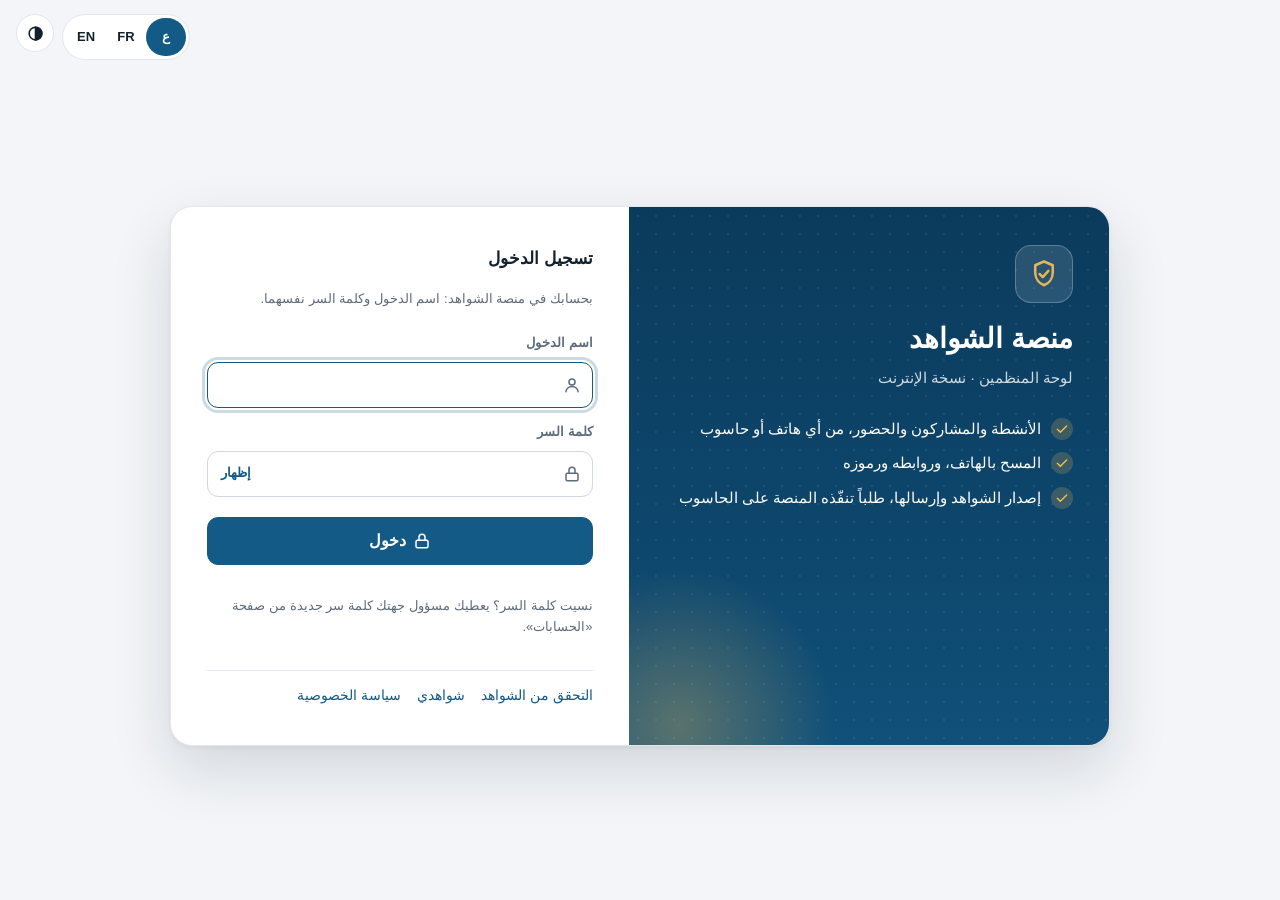
==== dashboard.html @ 7b9aac77 "Sessions: a clear bar with a button to the next session; scanning phones follow a new session at onc" ====
<!doctype html>
<html lang="ar" dir="rtl">
<head>
<meta charset="utf-8">
<meta name="viewport" content="width=device-width, initial-scale=1, viewport-fit=cover">
<meta name="robots" content="noindex">
<meta name="referrer" content="no-referrer">
<meta name="color-scheme" content="light dark">
<meta name="theme-color" content="#0b3b5c">
<meta http-equiv="Content-Security-Policy" content="default-src 'none'; script-src 'self' 'unsafe-inline' https://cdnjs.cloudflare.com; worker-src 'self' blob: https://cdnjs.cloudflare.com; style-src 'self' 'unsafe-inline' https://fonts.googleapis.com;
  font-src 'self' https://fonts.gstatic.com; connect-src https://script.google.com https://script.googleusercontent.com; img-src 'self' data: blob:; manifest-src 'self'; base-uri 'none'; form-action 'none'">
<title>لوحة المنظمين · منصة الشواهد</title>
<link rel="icon" href="data:image/svg+xml,%3Csvg xmlns='http://www.w3.org/2000/svg' viewBox='0 0 32 32'%3E%3Crect width='32' height='32' rx='8' fill='%230b3b5c'/%3E%3Cpath d='M9 16.5l4.5 4.5L23 11.5' fill='none' stroke='%23d9a441' stroke-width='3.2' stroke-linecap='round' stroke-linejoin='round'/%3E%3C/svg%3E">
<link rel="apple-touch-icon" href="apple-touch-icon.png">
<meta name="mobile-web-app-capable" content="yes">
<meta name="apple-mobile-web-app-status-bar-style" content="black-translucent">
<link rel="manifest" href="dashboard.webmanifest">
<meta name="apple-mobile-web-app-title" content="المنظمين">
<link rel="preconnect" href="https://fonts.googleapis.com">
<link rel="preconnect" href="https://fonts.gstatic.com" crossorigin>
<link href="https://fonts.googleapis.com/css2?family=IBM+Plex+Sans+Arabic:wght@400;500;600;700&display=swap" rel="stylesheet">
<link rel="stylesheet" href="app.css?v=3">
<script src="ui.js?v=7"></script>
<style>
  /* the platform's look (app.css, the same file as on the computer), plus what the public pages' ui.css gave this page */
  :root { --surface: var(--card); --surface-2: var(--soft); --brand: var(--pri); --brand-2: var(--pri); --on-brand: var(--on-pri);
          --hero: var(--side); --radius: var(--r); }
  .ltr { direction: ltr; unicode-bidi: isolate; }
  .hint { font-size: 13px; color: var(--muted); margin: 0; background: none; border: 0; padding: 0; border-radius: 0; }  /* a quiet line, not the app's banner */
  .say { font-size: 14px; margin: 0; min-height: 1.4em; color: var(--err); }
  .linkbtn { background: none; border: 0; padding: 0; font: inherit; color: var(--pri); text-decoration: underline; cursor: pointer; }
  .serial { font-family: ui-monospace, "Cascadia Mono", Consolas, monospace; background: var(--gold-soft); border-radius: 8px; padding: 2px 8px; }
  .btn.block { width: 100%; }
  .skeleton { padding: 22px; display: grid; gap: 12px; }
  .skeleton i { display: block; height: 14px; border-radius: 7px; background: linear-gradient(90deg, var(--line), var(--soft), var(--line));
                background-size: 200% 100%; animation: shimmer 1.2s infinite linear; }
  @keyframes shimmer { to { background-position: -200% 0; } }
  .toast { position: fixed; z-index: 60; bottom: calc(20px + env(safe-area-inset-bottom)); inset-inline: 0; margin: auto; width: max-content; max-width: 90vw;
           background: var(--ink); color: var(--bg); padding: 10px 18px; border-radius: 999px; font-size: 14px; box-shadow: var(--shadow); animation: rise .2s ease-out; }
  .rise { animation: rise .25s ease-out; }
  @keyframes rise { from { opacity: 0; transform: translateY(8px); } }
  .langs { display: inline-flex; background: var(--card); border: 1px solid var(--line); border-radius: 999px; padding: 3px; }
  .langs button { background: none; border: 0; color: var(--ink); min-width: 40px; min-height: 38px; padding: 0 10px; border-radius: 999px; font-size: 13px; }  /* a finger, not a cursor */
  .langs button[aria-pressed="true"] { background: var(--pri); color: var(--on-pri); }
  .iconbtn svg { width: 19px; height: 19px; }
  .appbar h1 { font-size: 18px; flex: 1; min-width: 0; overflow: hidden; text-overflow: ellipsis; white-space: nowrap; }
  .appbar .back svg { transform: scaleX(-1); } [dir="ltr"] .appbar .back svg { transform: none; }
  .side nav a { cursor: pointer; }
  .side nav a.locked { opacity: .5; cursor: not-allowed; }
  .side nav a.locked:hover { background: none; }
  .side nav a .lockb { margin-inline-start: auto; font-size: 10.5px; font-weight: 600; border: 1px solid rgba(255, 255, 255, .3); border-radius: 20px; padding: 0 7px; }
  .side .who { display: flex; align-items: center; gap: 8px; margin-bottom: 10px; color: #fff; }
  .side .who span { flex: 1; min-width: 0; overflow: hidden; text-overflow: ellipsis; white-space: nowrap; }
  .side .who button { background: rgba(255, 255, 255, .12); border-color: rgba(255, 255, 255, .25); color: #fff; }
  .pclock { display: inline-flex; align-items: center; gap: 4px; font-size: 11.5px; font-weight: 600; color: var(--muted); border: 1px dashed var(--field);
            border-radius: 20px; padding: 1px 8px; white-space: nowrap; }
  .pcbtn { display: inline-flex; flex-wrap: wrap; align-items: center; gap: 7px; padding: 8px 14px; border: 1px dashed var(--field); border-radius: 9px;
           color: var(--muted); font-weight: 600; font-size: 14px; cursor: not-allowed; background: var(--soft); }
  .pclink { display: inline-flex; flex-wrap: wrap; align-items: center; gap: 6px; color: var(--muted); cursor: not-allowed; }
  .links { display: flex; flex-wrap: wrap; gap: 8px 16px; }  /* on a phone the links go under each other */
  .method.locked { opacity: .62; cursor: not-allowed; }
  .method.locked:hover { background: var(--soft); border-color: var(--line); }
  .doclink.locked { cursor: not-allowed; opacity: .7; }
  .doclink.locked:hover { background: var(--soft); border-color: var(--line); }
  .doclink.locked b { display: flex; align-items: center; gap: 6px; justify-content: space-between; }
  .menu .items .lockrow { display: flex; align-items: center; gap: 8px; padding: 8px 10px; color: var(--muted); font-size: 14px; cursor: not-allowed; flex-wrap: wrap; }  /* long French labels wrap on a phone */
  @media (max-width: 560px) { .kpis { grid-template-columns: 1fr 1fr; } .kpi { padding: 10px 12px; gap: 10px; } .kpi .ico { width: 36px; height: 36px; } }
  .pclist { display: grid; gap: 6px; margin: 4px 0 0; padding: 0; list-style: none; }
  .pclist li { display: flex; align-items: center; gap: 8px; font-size: 13.5px; color: var(--muted); }
  .pclist .ic { color: var(--muted); width: 15px; height: 15px; }

  /* sign-in: the platform's colours on one side, the form on the other (stacked on phones) */
  .signin { min-height: 100vh; display: grid; grid-template-rows: auto 1fr; justify-items: center; align-items: center; padding: 14px 16px 20px; }
  .signin .tools { justify-self: end; display: flex; gap: 8px; margin-bottom: 12px; }  /* in the flow: a short window never puts the card over it */
  .si-card { width: min(940px, 100%); display: grid; grid-template-columns: 1.05fr 1fr; background: var(--card); border: 1px solid var(--line);
             border-radius: 22px; overflow: hidden; box-shadow: 0 2px 4px rgba(16, 32, 48, .05), 0 24px 60px rgba(16, 32, 48, .14); }
  .si-brand { position: relative; padding: 38px 36px; color: #fff; background: var(--side); overflow: hidden; display: flex; flex-direction: column; gap: 18px; }
  .si-brand::before { content: ""; position: absolute; width: 340px; height: 340px; border-radius: 50%; inset-inline-end: -120px; bottom: -150px;
                      background: radial-gradient(circle, rgba(226, 182, 90, .35), transparent 65%); }
  .si-brand::after { content: ""; position: absolute; inset: 0; opacity: .07;
                     background-image: radial-gradient(#fff 1px, transparent 1px); background-size: 18px 18px; }
  .si-brand > * { position: relative; z-index: 1; }
  .si-brand .seal { width: 58px; height: 58px; border-radius: 16px; }
  .si-brand .seal .ic { width: 30px; height: 30px; }
  .si-brand h1 { font-size: 28px; margin: 0; }
  .si-brand .sub { margin: -10px 0 0; opacity: .8; font-size: 15px; }
  .si-brand ul { list-style: none; margin: 10px 0 0; padding: 0; display: grid; gap: 12px; }
  .si-brand li { display: flex; gap: 10px; align-items: flex-start; font-size: 14.5px; line-height: 1.55; }
  .si-brand li .ic { flex: none; width: 22px; height: 22px; padding: 3px; border-radius: 50%; background: rgba(226, 182, 90, .22); color: #f2c14e; }
  .si-form { padding: 38px 36px; display: flex; flex-direction: column; gap: 4px; justify-content: center; }
  .si-form h2 { font-size: 22px; margin: 0; }
  .si-form .hint { margin: 4px 0 10px; }
  .si-form .field { position: relative; }
  .si-form .field > .ic { position: absolute; inset-inline-start: 12px; top: 50%; translate: 0 -50%; color: var(--muted); pointer-events: none; }
  .si-form .field input { height: 46px; padding-inline-start: 40px; border-radius: 11px; font-size: 15.5px; }
  .si-form .eye { min-height: 36px; position: absolute; inset-inline-end: 6px; top: 50%; translate: 0 -50%; background: none; border: 0; color: var(--pri); font-size: 13px; padding: 6px 8px; }
  .si-form button.go { height: 48px; margin-top: 16px; font-size: 16px; border-radius: 11px; }
  .si-form .links { display: flex; flex-wrap: wrap; gap: 6px 16px; margin-top: 18px; padding-top: 14px; border-top: 1px solid var(--line); font-size: 13.5px; }
  @media (max-width: 760px) {
    .si-card { grid-template-columns: 1fr; }
    .si-brand { padding: 26px 22px; gap: 12px; }
    .si-brand ul { display: none; }
    .si-form { padding: 26px 22px; }
  }

  .app button, .app .btn { max-width: 100%; white-space: normal; text-align: center; }  /* a long label wraps, never past the screen */
  /* building blocks */
  .app .card { padding: 16px 18px; }
  .app h2 { font-size: 17px; margin: 0 0 8px; }
  .grid { display: grid; gap: 14px; grid-template-columns: repeat(auto-fill, minmax(min(100%, 330px), 1fr)); align-items: start; }
  .section { margin-top: 22px; }
  .section > h2 { display: flex; align-items: center; gap: 8px; margin-bottom: 12px; }
  .row { display: flex; gap: 8px; align-items: center; flex-wrap: wrap; }
  .row.end { justify-content: flex-end; }
  .grow { flex: 1; min-width: 0; }
  .stats { display: grid; gap: 6px; grid-template-columns: repeat(auto-fit, minmax(58px, 1fr)); }
  .stat { background: var(--surface-2); border: 1px solid var(--line); border-radius: 12px; padding: 9px 4px; text-align: center; font-size: 12px; color: var(--muted); }
  .stat b { display: block; font-size: 22px; line-height: 1.2; color: var(--ink); }
  .badge.warn { background: var(--warn-soft); color: var(--warn); border-color: transparent; }
  .app main select, .app main input:not([type="checkbox"]):not([type="radio"]) { height: 42px; font-size: 15px; font-weight: 400; letter-spacing: 0; }
  select { width: 100%; border: 1.5px solid var(--line); border-radius: 12px; background: var(--surface-2); color: var(--ink); font: inherit; padding: 0 12px; }
  select:focus { outline: none; border-color: var(--brand-2); box-shadow: 0 0 0 4px color-mix(in srgb, var(--brand-2) 18%, transparent); }
  .fld { display: grid; gap: 4px; font-size: 13px; font-weight: 600; color: var(--muted); margin: 0; }
  .fld .star { color: var(--err); }
  .grid2 { display: grid; gap: 12px; grid-template-columns: minmax(0, 1fr) minmax(0, 1fr); }
  @media (max-width: 560px) { .grid2 { grid-template-columns: minmax(0, 1fr); } }
  .form { display: grid; gap: 14px; }
  .form .hint { font-weight: 400; }
  .err { color: var(--err); font-size: 14px; margin: 0; min-height: 1.2em; }
  .linkbox { display: flex; gap: 6px; align-items: center; background: var(--surface-2); border: 1px solid var(--line); border-radius: 12px; padding: 6px 6px 6px 12px; }
  [dir="rtl"] .linkbox { padding: 6px 12px 6px 6px; }
  .linkbox span { flex: 1; min-width: 0; overflow: hidden; text-overflow: ellipsis; white-space: nowrap; font-size: 13px; }
  .pc { margin: 0 0 12px; }
  .pc .badge { white-space: normal; line-height: 1.5; padding-block: 4px; }
  .job { display: grid; gap: 4px; border-top: 1px solid var(--line); padding: 10px 0 2px; font-size: 14px; }
  .job:first-child { border-top: 0; }
  .note { background: var(--warn-soft); color: var(--warn); border-radius: 12px; padding: 10px 14px; font-size: 13.5px; margin: 0 0 14px; }
  ul.plain { margin: 4px 0 0; padding-inline-start: 18px; color: var(--muted); font-size: 14px; }
  .seg { display: flex; gap: 4px; background: var(--surface); border: 1px solid var(--line); border-radius: 14px; padding: 4px; overflow-x: auto; scrollbar-width: none; }
  .seg button { flex: 1; border: 0; background: none; color: var(--muted); font: inherit; font-weight: 600; font-size: 14px; padding: 9px 12px; border-radius: 10px;
                cursor: pointer; white-space: nowrap; }
  .seg button[aria-pressed="true"] { background: var(--brand); color: var(--on-brand); }
  .person { display: grid; gap: 8px; }
  .person .name { font-weight: 700; font-size: 15.5px; }
  .person .actions { display: flex; flex-wrap: wrap; gap: 6px; }
  .person .actions:empty { display: none; }
  .contact { color: var(--muted); font-size: 13.5px; overflow-wrap: anywhere; }
  .codev { font-family: ui-monospace, "Cascadia Mono", Consolas, monospace; letter-spacing: 2px; font-weight: 700; }
  .btn.danger { color: var(--err); }
  .pick { display: flex; gap: 10px; align-items: flex-start; color: var(--ink); font-size: 14px; font-weight: 400; border-top: 1px solid var(--line); padding: 9px 0; margin: 0; }
  .pick input { width: 18px; height: 18px; margin-top: 3px; flex: none; }
  .tools-bar { display: flex; gap: 8px; flex-wrap: wrap; margin-bottom: 12px; }
  .tools-bar .q { flex: 2 1 220px; } .tools-bar .f { flex: 1 1 150px; }
  .count { color: var(--muted); font-size: 13px; margin: 0 0 10px; }
  .empty { text-align: center; color: var(--muted); padding: 28px 16px; }
  dialog.sheet { border: 0; padding: 0; background: var(--surface); color: var(--ink); border-radius: 18px; width: min(680px, calc(100vw - 20px));
                 max-height: calc(100vh - 40px); box-shadow: 0 20px 60px rgba(0, 0, 0, .35); animation: rise .2s ease-out; }
  dialog.sheet::backdrop { background: rgba(8, 18, 28, .55); }
  dialog.sheet > * { padding: 20px; }
  @media (max-width: 600px) {
    dialog.sheet { width: 100vw; max-width: 100vw; max-height: 92vh; margin: auto 0 0; border-radius: 18px 18px 0 0; }
    dialog.sheet > * { padding-bottom: calc(20px + env(safe-area-inset-bottom)); }
  }
  .scancode { display: flex; flex-wrap: wrap; align-items: center; gap: 8px 12px; margin-top: 12px; padding: 12px 14px; border-radius: 12px;
              background: var(--gold-soft); border: 1px solid color-mix(in srgb, var(--gold) 30%, transparent); }
  .scancode > div { flex: 1 1 220px; }
  .scancode .code { font: 700 22px/1 ui-monospace, "Cascadia Mono", Consolas, monospace; letter-spacing: 3px; color: var(--ink); }
</style>
</head>
<body class="app">
<svg width="0" height="0" style="position:absolute" aria-hidden="true">
  <symbol id="i-seal" viewBox="0 0 24 24"><path d="M12 2l7 3v6c0 5-3.4 8.6-7 10-3.6-1.4-7-5-7-10V5l7-3z"/><path d="M8.5 12l2.5 2.5 4.5-5"/></symbol>
  <symbol id="i-home" viewBox="0 0 24 24"><path d="M3 10.5L12 3l9 7.5"/><path d="M5 9.5V21h14V9.5"/><path d="M10 21v-6h4v6"/></symbol>
  <symbol id="i-plus" viewBox="0 0 24 24"><path d="M12 5v14M5 12h14"/></symbol>
  <symbol id="i-person" viewBox="0 0 24 24"><circle cx="12" cy="8" r="4"/><path d="M4 21c0-4 3.6-7 8-7s8 3 8 7"/></symbol>
  <symbol id="i-people" viewBox="0 0 24 24"><circle cx="9" cy="8" r="3.5"/><path d="M2.5 20c0-3.6 2.9-6 6.5-6s6.5 2.4 6.5 6"/><path d="M16 4.5a3.5 3.5 0 010 7M18 14.3c2 .8 3.5 2.8 3.5 5.7"/></symbol>
  <symbol id="i-chart" viewBox="0 0 24 24"><path d="M4 20V10M10 20V4M16 20v-7M22 20H2"/></symbol>
  <symbol id="i-gear" viewBox="0 0 24 24"><circle cx="12" cy="12" r="3"/><path d="M19.4 15a1.7 1.7 0 00.3 1.8l.1.1a2 2 0 11-2.8 2.8l-.1-.1a1.7 1.7 0 00-1.8-.3 1.7 1.7 0 00-1 1.5V21a2 2 0 01-4 0v-.1a1.7 1.7 0 00-1.1-1.6 1.7 1.7 0 00-1.8.3l-.1.1a2 2 0 11-2.8-2.8l.1-.1a1.7 1.7 0 00.3-1.8 1.7 1.7 0 00-1.5-1H3a2 2 0 010-4h.1a1.7 1.7 0 001.6-1.1 1.7 1.7 0 00-.3-1.8l-.1-.1a2 2 0 112.8-2.8l.1.1a1.7 1.7 0 001.8.3H9a1.7 1.7 0 001-1.5V3a2 2 0 014 0v.1a1.7 1.7 0 001 1.5 1.7 1.7 0 001.8-.3l.1-.1a2 2 0 112.8 2.8l-.1.1a1.7 1.7 0 00-.3 1.8V9a1.7 1.7 0 001.5 1H21a2 2 0 010 4h-.1a1.7 1.7 0 00-1.5 1z"/></symbol>
  <symbol id="i-verify" viewBox="0 0 24 24"><circle cx="11" cy="11" r="7"/><path d="M21 21l-4.3-4.3"/><path d="M8 11l2 2 4-4"/></symbol>
  <symbol id="i-award" viewBox="0 0 24 24"><circle cx="12" cy="9" r="6"/><path d="M8.5 14L7 22l5-3 5 3-1.5-8"/></symbol>
  <symbol id="i-board" viewBox="0 0 24 24"><rect x="3" y="3" width="7" height="9" rx="1.5"/><rect x="14" y="3" width="7" height="5" rx="1.5"/><rect x="14" y="12" width="7" height="9" rx="1.5"/><rect x="3" y="16" width="7" height="5" rx="1.5"/></symbol>
  <symbol id="i-lock" viewBox="0 0 24 24"><rect x="4" y="11" width="16" height="10" rx="2"/><path d="M8 11V7a4 4 0 018 0v4"/></symbol>
  <symbol id="i-folder" viewBox="0 0 24 24"><path d="M3 7a2 2 0 012-2h4l2 2h8a2 2 0 012 2v8a2 2 0 01-2 2H5a2 2 0 01-2-2z"/></symbol>
  <symbol id="i-sheet" viewBox="0 0 24 24"><rect x="4" y="3" width="16" height="18" rx="2"/><path d="M4 9h16M4 15h16M10 3v18"/></symbol>
  <symbol id="i-ext" viewBox="0 0 24 24"><path d="M14 4h6v6M20 4l-9 9"/><path d="M18 14v5a1 1 0 01-1 1H5a1 1 0 01-1-1V7a1 1 0 011-1h5"/></symbol>
  <symbol id="i-copy" viewBox="0 0 24 24"><rect x="9" y="9" width="11" height="11" rx="2"/><path d="M5 15V5a1 1 0 011-1h10"/></symbol>
  <symbol id="i-search" viewBox="0 0 24 24"><circle cx="11" cy="11" r="7"/><path d="M21 21l-4.3-4.3"/></symbol>
  <symbol id="i-menu" viewBox="0 0 24 24"><path d="M4 6h16M4 12h16M4 18h16"/></symbol>
  <symbol id="i-auto" viewBox="0 0 24 24"><circle cx="12" cy="12" r="8"/><path d="M12 4a8 8 0 010 16z" fill="currentColor"/></symbol>
  <symbol id="i-light" viewBox="0 0 24 24"><circle cx="12" cy="12" r="4"/><path d="M12 2v2M12 20v2M4.9 4.9l1.4 1.4M17.7 17.7l1.4 1.4M2 12h2M20 12h2M4.9 19.1l1.4-1.4M17.7 6.3l1.4-1.4"/></symbol>
  <symbol id="i-dark" viewBox="0 0 24 24"><path d="M20 14.5A8 8 0 019.5 4a8 8 0 1010.5 10.5z"/></symbol>
  <symbol id="i-trash" viewBox="0 0 24 24"><path d="M4 7h16M10 11v6M14 11v6M6 7l1 13h10l1-13M9 7V4h6v3"/></symbol>
  <symbol id="i-spark" viewBox="0 0 24 24"><path d="M12 3l1.8 5.2L19 10l-5.2 1.8L12 17l-1.8-5.2L5 10l5.2-1.8z"/><path d="M19 17l.8 2.2L22 20l-2.2.8L19 23l-.8-2.2L16 20l2.2-.8z"/></symbol>
  <symbol id="i-archive" viewBox="0 0 24 24"><rect x="3" y="4" width="18" height="5" rx="1"/><path d="M5 9v10a1 1 0 001 1h12a1 1 0 001-1V9M10 13h4"/></symbol>
  <symbol id="i-calendar" viewBox="0 0 24 24"><rect x="3" y="5" width="18" height="16" rx="2"/><path d="M3 10h18M8 3v4M16 3v4"/></symbol>
  <symbol id="i-pin" viewBox="0 0 24 24"><path d="M12 21s-7-6.2-7-11.5A7 7 0 0119 9.5C19 14.8 12 21 12 21z"/><circle cx="12" cy="9.5" r="2.5"/></symbol>
  <symbol id="i-check" viewBox="0 0 24 24"><path d="M5 12.5l4.5 4.5L19 7.5"/></symbol>
  <symbol id="i-mail" viewBox="0 0 24 24"><rect x="3" y="5" width="18" height="14" rx="2"/><path d="M3 7l9 6 9-6"/></symbol>
  <symbol id="i-alert" viewBox="0 0 24 24"><path d="M12 3l10 18H2z"/><path d="M12 10v4M12 17.5v.5"/></symbol>
  <symbol id="i-cert" viewBox="0 0 24 24"><rect x="3" y="4" width="18" height="13" rx="2"/><path d="M7 9h10M7 12.5h6"/><path d="M15 17v4l2-1.2 2 1.2v-4"/></symbol>
  <symbol id="i-globe" viewBox="0 0 24 24"><circle cx="12" cy="12" r="9"/><path d="M3 12h18M12 3c2.5 2.6 3.8 5.6 3.8 9s-1.3 6.4-3.8 9c-2.5-2.6-3.8-5.6-3.8-9S9.5 5.6 12 3z"/></symbol>
  <symbol id="i-clock" viewBox="0 0 24 24"><circle cx="12" cy="12" r="9"/><path d="M12 7v5l3 2"/></symbol>
  <symbol id="i-form" viewBox="0 0 24 24"><rect x="4" y="3" width="16" height="18" rx="2"/><path d="M8 8h8M8 12h8M8 16h5"/></symbol>
  <symbol id="i-chat" viewBox="0 0 24 24"><path d="M4 5h16v11H9l-5 4z"/></symbol>
  <symbol id="i-text" viewBox="0 0 24 24"><path d="M5 6h14M12 6v13M9 19h6"/></symbol>
  <symbol id="i-sync" viewBox="0 0 24 24"><path d="M20 11a8 8 0 00-14.3-4.9L4 8"/><path d="M4 3v5h5"/><path d="M4 13a8 8 0 0014.3 4.9L20 16"/><path d="M20 21v-5h-5"/></symbol>
  <symbol id="i-edit" viewBox="0 0 24 24"><path d="M4 20h4L19 9l-4-4L4 16z"/><path d="M13.5 6.5l4 4"/></symbol>
  <symbol id="i-download" viewBox="0 0 24 24"><path d="M12 4v11M7 10l5 5 5-5"/><path d="M4 19h16"/></symbol>
  <symbol id="i-print" viewBox="0 0 24 24"><path d="M7 9V3h10v6"/><rect x="3" y="9" width="18" height="8" rx="2"/><path d="M7 14h10v7H7z"/></symbol>
  <symbol id="i-arrow" viewBox="0 0 24 24"><path d="M19 12H5M11 6l-6 6 6 6"/></symbol>
</svg>
<div class="signin" id="signin" hidden></div>
<aside class="side" id="side" aria-label="Menu" hidden></aside>
<div class="scrim" onclick="nav(false)"></div>
<div class="page" id="page" hidden>
  <header class="appbar" id="appbar"></header>
  <main id="app" tabindex="-1" aria-live="polite"></main>
</div>

<script>
const EXEC = 'https://script.google.com/macros/s/AKfycbyhQdedASgHUcB7vIZ6mAtgzy1fo6TFTa0bGybYmjnnU5JV79VRCzwudv8wMSJnL71i/exec', KEY = 'shawahid-dashboard';
const T = {
  ar: {
    dash: 'لوحة المنظمين', loading: 'جارٍ التحميل...', noRole: 'ليس لحسابك هذا الإذن', cancel: 'إلغاء', back: 'رجوع', copy: 'نسخ', open: 'فتح', share: 'مشاركة',
    linkCopied: 'نُسخ الرابط', sent: 'أُرسل الطلب، ويُنفَّذ على الحاسوب', reqFail: 'تعذر إرسال الطلب', exists: 'طلب من النوع نفسه ما زال ينتظر الحاسوب',
    saveFail: 'تعذر الحفظ', rScanner: 'مسؤول الدرجة الرابعة', rOrganizer: 'مسؤول الدرجة الثالثة', rAdmin: 'مسؤول الدرجة الثانية', nParts: '«شواهدي» والمشاركون', nUsers: 'الحسابات', nMe: 'حسابي',
    login: 'اسم الدخول', password: 'كلمة السر', enter: 'دخول', wrongLogin: 'اسم الدخول أو كلمة السر غير صحيح',
    locked: 'محاولات خاطئة كثيرة: أعد المحاولة بعد 15 دقيقة', loginFail: 'تعذر الدخول',
    pcNever: 'لم تتصل المنصة على الحاسوب بهذه اللوحة بعد: الطلبات تنتظر فتحها.', pcOn: 'الحاسوب متصل: الطلبات تُنفَّذ خلال دقيقة',
    pcOff: d => 'الحاسوب غير متصل منذ ' + d + ': الطلبات تُنفَّذ عند فتح المنصة عليه', jSync: 'مزامنة', jIssue: 'إصدار الشواهد',
    jEmail: 'إرسال الشواهد بالبريد', jActivity: 'نشاط جديد', jUpdate: 'تعديل النشاط', jBundle: 'شواهد لشخص في عدة أنشطة', jsWait: 'ينتظر الحاسوب',
    jsRun: 'قيد التنفيذ', jsDone: 'تم', jsErr: 'تعذّر', copyText: 'نسخ النص والروابط', copiedText: 'نُسخ: الصقه في واتساب أو غيره',
    onePdf: 'ملف واحد بكل الشواهد', newAct: 'نشاط جديد', bundle: 'شواهد لشخص', reqT: 'طلبات للحاسوب',
    reqHint: 'لا طلبات تنتظر الحاسوب.', hereNow: 'حاضر الآن',
    noActs: 'لا أنشطة بعد: أنشئ أول نشاط من زر «نشاط جديد».', activity: 'نشاط',
    sessionsLine: (n, s) => `${n} حصص، المسح الآن للحصة ${s}`, pcOnlyT: 'على الحاسوب',
    pcOnlyItems: ['قراءة صور البطاقات المسلَّمة ولوائح التوقيع الموقّعة', 'استيراد الشواهد القديمة (السابقة للمنصة)', 'شعار الجهة على الوثائق المطبوعة'],
    pcOnlyNote: 'كل ما عدا هذا يتم من هذه اللوحة، والحاسوب غير ضروري.',
    noChoices: 'لم تنشر المنصة على الحاسوب قوائمها بعد (الجهات والأنواع): افتحها مرة واحدة وهي متصلة بالإنترنت.', fTitle: 'العنوان', fKind: 'نوع النشاط',
    fOrg: 'الجهة المنظمة', fLang: 'لغة النشاط والوثائق', langAr: 'العربية', langFr: 'الفرنسية', langEn: 'الإنجليزية', fType: 'نوع الشهادة الرئيسي',
    fDates: 'التاريخ / الأيام', datesPh: 'مثال: 12 و13 مارس 2026', fHours: 'التوقيت أو عدد الساعات', fPlace: 'المكان', fSessions: 'عدد الحصص',
    fMin: 'الحد الأدنى للحضور (حصص)', minPh: 'كل الحصص', fTickets: 'عدد البطاقات المطبوعة', fWa: 'رابط مجموعة واتساب', fTpl: 'أسئلة إضافية من نموذج',
    noTpl: 'بلا أسئلة إضافية', editHint: 'ما يُترك فارغاً يبقى كما هو. العنوان والتاريخ والمكان تتبعها الاستمارة في Google Forms.',
    newHint: 'يُنشأ النشاط هنا مباشرة مع استمارة Google بلغته ومجلد Drive، وتصل تسجيلاتها إلى المنصة تلقائياً.',
    askEdit: 'حفظ التعديل', askNew: 'إنشاء النشاط واستمارته', making: 'جارٍ إنشاء الاستمارة… قد يستغرق ذلك نصف دقيقة', saved: 'حُفظ التعديل',
    madeAct: 'أُنشئ النشاط واستمارته', madeForm: 'أُنشئت الاستمارة', formFail: 'حُفظ النشاط لكن تعذر إنشاء الاستمارة أو تحديثها: أعد المحاولة من خطوة التسجيل',
    badOrg: 'الجهة المنظمة غير موجودة', badVal: 'قيمة غير صالحة (اللغة أو نوع الشهادة)',
    importOk: r => `قُرئت ${r.read} إجابة: ${r.added} جديدة و${r.changed} معدّلة`, editT: 'تعديل النشاط', newT: 'نشاط جديد', notitle: 'اكتب العنوان',
    bT: 'شواهد لشخص في عدة أنشطة',
    bD: 'يُضاف إلى كل نشاط تختاره حاضراً، وتصدر شهادته برقم ذلك النشاط وتصميمه، ثم تصله رسالة واحدة بكل شواهده، وتجد هنا روابطها وملفاً واحداً بها. إن كان مسجلاً فيه بالبريد نفسه فلا يُكرَّر.',
    firstAr: 'الاسم الشخصي بالعربية', lastAr: 'الاسم العائلي بالعربية', firstLat: 'Prénom (بالحروف اللاتينية)', lastLat: 'Nom (بالحروف اللاتينية)',
    gender: 'الجنس', male: 'ذكر', female: 'أنثى', certType: 'نوع الشهادة', bEmail: 'البريد (تصله عليه الرسالة)', email: 'البريد', phone: 'الهاتف',
    mention: 'الميزة/النتيجة', bActs: 'الأنشطة', noDesign: 'لا تصميم لهذا النوع',
    starNote: '* يطبعه تصميم الشهادة في الأنشطة المختارة: أكمله حتى تخرج كل النسخ كاملة ومتطابقة.', bSave: 'طلب إنشاء الشواهد وإرسالها',
    pickOne: 'اختر نشاطاً واحداً على الأقل', lack: 'أكمل ما يطبعه التصميم: ', nameAr: 'الاسم بالعربية', nameLat: 'الاسم باللاتينية',
    noname: 'اكتب الاسم على الأقل', badEmail: 'البريد غير صحيح', sameWaiting: 'الطلب نفسه ما زال ينتظر الحاسوب', tPeople: 'المشاركون',
    curSession: 'الحصة الجارية (للمسح والتأكيد)', sessionN: i => 'الحصة ' + i, sessionSet: s => 'المسح الآن للحصة ' + s + ' في كل الهواتف', sessNow: (s, n) => 'الحصة الجارية: ' + s + ' من ' + n, sessD: m => 'المسح والتأكيد يُسجَّلان في هذه الحصة، والهواتف تتبعها' + (m ? ' · الشهادة لمن حضر ' + m + ' على الأقل' : ''), sessNext: s => 'الانتقال إلى الحصة ' + s + ' ←', sessAsk: s => 'تسجيل الحضور في الحصة ' + s + '؟ كل مسح بعد الآن يُحسب للحصة ' + s + '، وتتبعها هواتف المسح.', sessLast: 'الحصة الأخيرة',
    addPerson: 'إضافة مشارك', search: 'بحث بالاسم أو البطاقة أو رقم الشهادة أو البريد...', fAll: 'الكل', fHere: 'حاضرون', fHereIn: s => 'حاضرون في الحصة ' + s,
    fAway: 'غير مؤكدين', fIssued: 'لهم شهادة', fMail: 'مشكلة في البريد', countOf: (n, m) => `${n} من ${m}`,
    syncNote: d => `البيانات كما في آخر مزامنة للمنصة (${d}). ما تؤكده أو تعدّله هنا يظهر فوراً في هذه اللوحة، ويصل إلى المنصة عند المزامنة.`,
    scanT: 'رابط المسح للمنظمين', scanD: 'يفتح صفحة مسح البطاقات بكاميرا الهاتف، دون حساب ودون الحاجة للحاسوب.', scanMake: 'إنشاء رابط المسح',
    scanNew: 'رابط جديد', scanSure: 'إنشاء رابط جديد؟ الرابط الحالي يتوقف فوراً في كل الهواتف.', scanMade: 'أُنشئ رابط المسح: أرسله إلى المنظمين',
    scanFail: 'تعذر إنشاء الرابط', scanTitle: 'مسح الحضور', scanCodeT: 'أو برمز المسح',
    scanCodeD: page => `يفتح المساعد ${page} ويكتب هذا الرمز، دون رابط ولا رمز QR. يتغير مع كل رابط جديد، ويتوقف بأرشفة النشاط.`, copyCode: 'نسخ الرمز',
    codeCopied: 'نُسخ الرمز', issue: 'إصدار الشواهد', issueSure: 'إصدار شواهد كل الحاضرين المؤكدين (بعد مزامنة الحضور)؟',
    emailSure: 'وضع رسائل من لم يصله بريد شهادته في طابور الإرسال؟', sync: 'جلب التسجيلات الآن', editAct: 'تعديل النشاط', noTicket: 'دون بطاقة',
    pending: 'تعديل ينتظر المزامنة', hereIn: s => 'حاضر في الحصة ' + s, here: 'حاضر', away: 'غير مؤكد', sessions: 'الحصص: ', certOf: x => 'شهادة ' + x,
    revoked: 'ملغاة', code: 'رمز التحقق', download: 'تحميل', mSent: 'أُرسل البريد', mErr: 'تعذر الإرسال', mPending: 'في الطابور', mStopped: 'أُوقف',
    markIn: s => 'حاضر في الحصة ' + s, mark: 'تأكيد الحضور', marked: 'سُجّل الحضور، ويصل إلى المنصة عند المزامنة', resend: 'إعادة إرسال البريد',
    resendSure: e => 'إعادة إرسال رسالة الشهادة نفسها إلى ' + e + '؟', resent: 'وُضعت الرسالة في طابور الإرسال',
    resendOld: 'نص الرسالة لم يعد محفوظاً (أقدم من 30 يوماً): أعد الإرسال من المنصة', edit: 'تعديل', del: 'حذف',
    delSure: n => 'حذف ' + n + ' من هذا النشاط؟ (يذهب إلى سلة المحذوفات في المنصة)', deleted: 'حُذف، ويصل الحذف إلى المنصة عند المزامنة',
    fixT: n => 'تصحيح: ' + n, newPersonT: 'مشارك جديد (دون بطاقة)', hasCert: 'له شهادة: تُرسم من جديد بالرقم والرابط نفسيهما بعد الحفظ.', redrawing: 'تُرسم الشهادة المصححة...', redrawn: 'رُسمت الشهادة من جديد: الرقم والرابط كما هما', redrawFail: 'حُفظ التصحيح، وتعذر رسم الشهادة من هنا (لا تصميم جاهز أو لا إذن): يرسمها البرنامج على الحاسوب', saveFix: 'حفظ التصحيح',
    add: 'إضافة', fixed: 'حُفظ التصحيح، ويصل إلى المنصة عند المزامنة', added: 'أُضيف، ويصل إلى المنصة عند المزامنة',
    partsD: 'كل من له شهادة صالحة ببريد صحيح يظهر هنا. في صفحة «شواهدي» يفتح حسابه مرة واحدة برقم هاتفه وبريده (يصله رمز تفعيل)، ثم يدخل برقم هاتفه وكلمة سره دون أي بريد، ويستطيع أن يضيف شهادة باسمه برقمها. القائمة تُحدَّث من المنصة على الحاسوب.',
    partsSearch: 'بحث بالاسم أو البريد أو الرقم أو رقم الشهادة...', certsN: n => n + ' شهادة: ', meLink: 'شواهدي', accT: n => `حسابات «شواهدي» (${n})`,
    accD: 'الحسابات المفعّلة برقم الهاتف. أغلق حساباً فُتح برقم هاتف شخص آخر، أو بطلب صاحبه: يتحرر الرقم ليُفتح به حساب جديد، والشواهد لا تتغير.',
    accSearch: 'بحث بالاسم أو الهاتف أو البريد...', accAdded: n => n + ' مضافة برقمها', accSince: 'منذ', accSeen: 'آخر دخول', accClose: 'إغلاق الحساب',
    accCloseAsk: n => `إغلاق حساب «${n}»؟ يتحرر رقم هاتفه، وتبقى الشواهد كما هي.`, accClosed: 'أُغلق الحساب', accNone: 'لا حسابات مفعّلة بعد.',
    recT: n => `طلبات استرجاع حساب (${n})`,
    recD: 'صاحب حساب فقد بريده وكلمة سره معاً. تحقق من هويته أولاً (اتصل بالهاتف، قارن الاسم والشهادة)، ثم «اعتماد» يربط البريد الجديد بالحساب ليختار كلمة سر جديدة.',
    recNewEmail: 'البريد الجديد', recAcc: 'الحساب الحالي', recNoAcc: 'لا حساب مفعّل بهذا الرقم', recApply: 'اعتماد البريد الجديد', recDismiss: 'رفض',
    recApplyAsk: (n, e) => `هل تحققتَ من هوية «${n}»؟ يصبح ${e} بريد الحساب.`, recDone: 'تم', uName: 'الاسم', uRole: 'الدور', taken: 'اسم الدخول مستعمل',
    short: 'كلمة السر قصيرة', self: 'لا تعدّل حسابك من هنا', newPw: 'كلمة سر جديدة', signedAs: 'دخلتَ باسم', language: 'اللغة', theme: 'المظهر',
    thAuto: 'حسب الجهاز', thLight: 'فاتح', thDark: 'داكن', wrongPw: 'كلمة السر الحالية غير صحيحة', shortNew: 'كلمة السر الجديدة قصيرة', logout: 'خروج',
    rSuper: 'مسؤول الدرجة الأولى', nHome: 'الرئيسية والأنشطة', nBundle: 'شواهد شخص في عدة أنشطة', nSearch: 'البحث عن مشارك', nStats: 'الإحصائيات',
    nSettings: 'الإعدادات', nOrg: 'الجهة', nPlat: 'المنصات المنشورة', nVerify: 'التحقق من الشواهد', nMeSite: 'شواهدي', menu: 'القائمة', online: 'نسخة الإنترنت',
    onPc: 'الحاسوب', onPcT: 'يُستعمل من المنصة على الحاسوب', siSub: 'لوحة المنظمين · نسخة الإنترنت', siF1: 'الأنشطة والمشاركون والحضور، من أي هاتف أو حاسوب',
    siF2: 'المسح بالهاتف، وروابطه ورموزه', siF3: 'إصدار الشواهد وإرسالها، طلباً تنفّذه المنصة على الحاسوب', siH: 'تسجيل الدخول',
    siD: 'بحسابك في منصة الشواهد: اسم الدخول وكلمة السر نفسهما.', show: 'إظهار', hide: 'إخفاء',
    siForgot: 'نسيت كلمة السر؟ يعطيك مسؤول جهتك كلمة سر جديدة من صفحة «الحسابات».', homeT: 'منصة الشواهد',
    homeD: 'من استمارة التسجيل إلى الشهادة في بريد المشارك: تابع أنشطتك من أي مكان.', kActs: 'نشاط جارٍ', kReg: 'مسجل', kHere: 'حاضر مؤكد',
    kCert: 'شهادة صادرة', kMail: 'بريد مرسل', actsT: 'الأنشطة', fSearch: 'بحث بالعنوان أو التاريخ أو الرقم...', fKinds: 'كل الأنواع', fOrgs: 'كل الجهات',
    noMatch: 'لا نشاط يطابق البحث.', st: ['استمارة التسجيل', 'تأكيد الحضور', 'إصدار الشواهد', 'الإرسال بالبريد'], nextStep: 'الخطوة التالية: ',
    allDone: 'اكتملت كل المراحل', nReg: 'مسجل', nHere: 'حاضر', nCert: 'شهادة', copyLink: 'نسخ الرابط', noDate: 'بدون تاريخ',
    platVerify: 'أي شخص يتحقق من صحة شهادة برقمها أو برمز QR فيها.', platMe: 'المشاركون يجدون كل شواهدهم بحسابهم.',
    platPrivacy: 'ما تحفظه المنصة من بيانات وكيف تُستعمل.', nPrivacy: 'سياسة الخصوصية', allOrgs: 'كل الجهات', more: 'المزيد', close: 'إغلاق',
    dupAct: 'نسخ كنشاط جديد (مع التصاميم)', archAct: 'أرشفة النشاط', dzFields: {name: 'الاسم الكامل (بلغة النشاط)', name_ar: 'الاسم بالعربية', name_lat: 'الاسم باللاتينية', serial: 'رقم الشهادة', qr: 'رمز QR للتحقق', mention: 'الميزة / النتيجة', title: 'عنوان النشاط', dates: 'تاريخ النشاط', hours: 'المدة / الساعات', place: 'المكان', org: 'الجهة المنظمة', issue_date: 'تاريخ الإصدار', cert_type: 'نوع الشهادة'}, dzLoading: 'جارٍ تحميل التصميم...', dzFail: 'تعذر', dzNone: 'لا يوجد تصميم لهذا النوع بعد: ارفع ملف التصميم (PDF من Canva، أو صورة PNG/JPG).',
    dzUpload: 'رفع ملف التصميم', dzReplace: 'تغيير ملف التصميم', dzPreparing: 'يُجهَّز الملف...', dzBig: 'الملف كبير جداً بعد التصغير', dzUploaded: 'رُفع التصميم',
    dzSaved: 'حُفظ التصميم', dzLeave: 'تغييرات غير محفوظة ستضيع. متابعة؟', dzHow: 'اسحب كل متغير إلى مكانه، واختره لتغيير حجمه وخطه. لا يُحفظ شيء إلا بزر «حفظ».',
    dzAdd: 'إضافة متغير', dzText: 'نص', dzImage: 'صورة', dzPick: 'اختر متغيراً لتعديله', dzSize: 'الحجم', dzWidth: 'العرض', dzLines: 'الأسطر', dzAlign: 'المحاذاة',
    dzCenter: 'وسط', dzRight: 'يمين', dzLeft: 'يسار', dzFont: 'الخط', dzDefault: 'الافتراضي', dzColor: 'اللون', dzBold: 'عريض', dzDigits: 'الأرقام', dzDate: 'صيغة التاريخ',
    dzLong: 'طويلة (7 نونبر 2026)', dzImgPc: 'صورة PNG أو JPG (شعار، توقيع، ختم). حجمها بالعرض، وطولها حسب الصورة.', dzPicBad: 'تعذرت قراءة الصورة', dzSampleName: 'اسم المشارك', wbT: 'الإصدار من هذه الصفحة', wbD: 'تُرسم الشواهد في متصفحك بالتصميم نفسه، وتُرفع إلى Drive وتُسجَّل في صفحة التحقق. أبقِ الصفحة مفتوحة حتى ينتهي.',
    wbGo: n => 'إصدار ' + n + ' شهادة الآن', wbNone: 'لا توجد شواهد تنتظر الإصدار (الحاضرون ولهم تصميم جاهز)', wbNoDesign: x => 'لا تصميم جاهز لـ«' + x + '» بعد: ' ,
    wbRun: (i, n) => 'تُصدر ' + i + ' من ' + n + '... لا تغلق الصفحة', wbDone: (n, f) => 'صدرت ' + n + ' شهادة' + (f ? '، وتعذرت ' + f : ''), wbSure: n => 'إصدار ' + n + ' شهادة الآن؟ تأخذ كل شهادة رقماً لا يتغير.',
    wbLeave: 'الإصدار جارٍ: إن أغلقت الصفحة يتوقف، ويُكمل لاحقاً بنفس الأرقام.', mqOk: n => n ? 'وُضعت ' + n + ' رسالة في الطابور: تُرسل خلال دقائق' : 'لا رسائل تنتظر الإرسال', wbRules: 'شغّل البرنامج على الحاسوب مرة بآخر إصدار: ينشر قواعد الطباعة (عنوان التحقق، السيد/السيدة)، ثم أعد تحميل الصفحة.', dzHowShort: 'الملف ومواضع المتغيرات', formOn: 'الاستمارة تقبل التسجيلات', formOff: 'الاستمارة موقوفة: لا تقبل تسجيلات', formStop: 'إيقاف التسجيل ومزامنة',
    formReopen: 'إعادة فتح الاستمارة', formStopSure: 'إيقاف استقبال التسجيلات الآن؟ تصل الردود الأخيرة مباشرة، ويمكن إعادة الفتح متى شئت.',
    formStopped: n => 'أُوقفت الاستمارة' + (n ? '، ووصل ' + n + ' تسجيلاً جديداً' : ''), formReopened: 'أُعيد فتح الاستمارة', formNoPerm: 'تعذر: أذن لـ Google Forms في Apps Script (autoriser)',
    newRegs: n => 'وصل ' + n + ' تسجيلاً جديداً', unarchAct: 'إخراج من الأرشيف', archOk: 'أُرشف النشاط', unarchOk: 'عاد النشاط إلى القائمة',
    archList: 'الأرشيف', actList: 'الأنشطة الجارية', archT: 'الأنشطة المؤرشفة', teamT: 'فريق النشاط', teamD: 'حسابات جهتك التي تعمل على هذا النشاط (إضافة إلى من أنشأه).',
    teamNone: 'لا توجد حسابات أخرى في هذه الجهة', teamOk: 'حُفظ الفريق', saveB: 'حفظ', addTypeT: 'شهادة أخرى لهذا الشخص', addTypeB: 'إضافة',
    typeOk: 'أُضيفت الشهادة؛ تصدر متى كان تصميمها جاهزاً', typeWait: 'هذا الشخص أُضيف للتو: انتظر دقيقة ثم أعد المحاولة', typeHave: 'لهذا الشخص كل الأصناف',
    revokeB: 'إلغاء الشهادة', restoreB: 'استعادة الشهادة', revokeAsk: 'سبب إلغاء الشهادة (يظهر في صفحة التحقق):', revokeOk: 'أُلغيت الشهادة: صفحة التحقق تعرضها ملغاة',
    restoreOk: 'استُعيدت الشهادة', restoreSure: 'استعادة هذه الشهادة؟', extraT: 'شهادة إضافية', revokeAll: 'إلغاء كل الشواهد', delAct: 'حذف النشاط', s1: 'التسجيل والبطاقات',
    s2: 'الحضور والمشاركون', s3: 'تصميم الشواهد', s4: 'الإصدار والإرسال', stepsL: 'مراحل النشاط', formReady: 'الاستمارة جاهزة', noForm: 'لم تُنشأ الاستمارة',
    hereOf: (h, n) => `${h} حاضر من ${n}`, noPeople: 'لا مشاركين بعد', issuedSent: (i, e) => `${i} صادرة · ${e} مرسلة`, noIssued: 'لم تصدر شواهد',
    formT: 'استمارة التسجيل', formD: 'استمارة Google بلغة النشاط، منشورة وتقبل الردود. تعديل عنوان النشاط أو تاريخه يحدّثها تلقائياً.',
    lSheet: 'جدول التسجيلات (Sheets)', lFolder: 'مجلد النشاط (Drive)', lResp: 'الردود في Google Forms',
    noFormD: 'لا استمارة لهذا النشاط بعد: أنشئها الآن بلغة النشاط، مع مجلد Drive.', makeForm: 'إنشاء الاستمارة',
    ticketsT: 'بطاقات الحضور', ticketsN: n => `${n} بطاقة`,
    ticketsD: s => `، 14 في كل ورقة A4 (${s} ورقة). كل بطاقة برقم فريد ورمز QR يفتح الاستمارة ورقمها معبأ مسبقاً، وتُسلَّم عند الخروج لإثبات الحضور.`,
    ticketsPdf: 'تحميل البطاقات للطباعة (PDF)', ticketsChange: 'تغيير العدد', attT: 'تأكيد الحضور', sessPick: 'المسح الآن للحصة',
    mPhones: 'بهواتف المنظمين عند الخروج', mPhonesCode: c => 'الرابط جاهز، أو بالرمز ' + c, mPhonesReady: 'الرابط جاهز: امسحوا رمزه بالهاتف',
    mPhonesNone: 'أنشئ رابط المسح أولاً', mUpload: 'رفع مسح البطاقات المسلَّمة', mUploadD: 'ملف PDF أو صور، يُقرأ رمز كل بطاقة',
    mNumbers: 'إدخال أرقام البطاقات', mNumbersD: 'بلوحة المفاتيح أو بقارئ QR يدوي', mSign: 'لائحة التوقيع الموقّعة',
    mSignD: 'صوّرها بعد النشاط: يُقرأ من وقّع تلقائياً',
    numbersD: 'اكتب أرقام البطاقات المسلَّمة (7 أو T4-007)، مفصولة بفاصلة أو مسافة أو سطر: يُسجَّل أصحابها حاضرين في الحصة الحالية.', markThese: 'تسجيل الحضور',
    marking: (d, n) => `${d} من ${n}...`, markedN: n => `سُجّل ${n} حاضراً`, notReg: 'غير مسجلة بعد (تُحفظ وتُطابق عند المزامنة): ',
    pSearch: 'بحث بالاسم أو البطاقة أو رقم الشهادة أو البريد...', fProblem: 'تحتاج مراجعة', fPending: 'تعديلات تنتظر الحاسوب', sName: 'الترتيب: الاسم',
    sTicket: 'الترتيب: رقم البطاقة', sSerial: 'الترتيب: رقم الشهادة', sHereFirst: 'الحاضرون أولاً', hereCol: 'الحضور', ticket: 'البطاقة', name: 'الاسم',
    cert: 'الشهادة', contact: 'التواصل', qName: 'اسم ناقص', qEmail: 'بريد غير صالح', dupT: 'بطاقة مكررة', docsMenu: 'Excel والوثائق',
    dExport: 'تصدير اللائحة إلى Excel', dImport: 'استيراد من Excel', dSign: 'لائحة التوقيع (PDF)', dLister: 'منشئ اللوائح',
    dSummary: 'التقرير الختامي للنشاط (PDF)', erT: 'التسجيل الإلكتروني (دون بطاقات)', erD: 'صفحة تسجيل بأسئلة الاستمارة نفسها. بعد التسجيل يأخذ كل مشارك رمز حضور ورقماً على هاتفه، يُمسحان عند نهاية النشاط. تُغلق مع الاستمارة.',
    erPoster: 'طباعة ملصق التسجيل (A4)', erClosed: 'التسجيل مغلق الآن (الاستمارة موقوفة).', erHow: ['امسح الرمز بكاميرا هاتفك', 'املأ التسجيل', 'احتفظ برمز حضورك: يُمسح عند نهاية النشاط'],
    erScan: 'سجّل حضورك', erSub: 'من هاتفك، في دقيقة، دون ورق', erTip: 'لا يقرأ هاتفك الرمز؟ اكتب الرابط أعلاه في المتصفح.', erFoot: 'رمز حضورك على هاتفك: لا بطاقة ولا ورقة', erBrand: 'منصة الشواهد', lkT: 'سبق له التسجيل في نشاط آخر؟ ابحث عنه', lkPh: 'الاسم، أو البريد، أو الهاتف...', lkNone: 'لا أحد بهذا الاسم أو البريد أو الهاتف', pcCard: 'حفظ البطاقة كصورة', pcLEmail: 'البريد الإلكتروني', pcLNum: 'رقم المشارك', pcLCerts: 'الشواهد', pcCards: n => 'طباعة بطاقات المشاركين المعروضين (' + n + ')', pcCardD: 'امسح هذا الرمز عند الدخول والخروج: يُسجَّل الحضور دون استمارة', allRun: (i, n) => 'يُجمع ' + i + ' من ' + n + '...', allNone: 'لا شواهد صادرة بعد', zipRun: 'يُجهَّز الملف المضغوط على Drive...', raAsk: 'سبب إلغاء كل الشواهد (يظهر في صفحة التحقق):', raDone: (n, f) => 'أُلغيت ' + n + ' شهادة' + (f ? '، وتعذرت ' + f : ''), daSure: 'حذف هذا النشاط؟ يبقى في المحذوفات 30 يوماً.', daValid: 'له شواهد سارية: ألغها أولاً، أو أرشف النشاط', daDone: 'نُقل النشاط إلى المحذوفات', cpDone: 'أُنشئت نسخة من النشاط', testTo: 'البريد الذي تُرسل إليه الرسالة التجريبية:', testSent: 'أُرسلت الرسالة التجريبية', mailBusy: 'حصة البريد اليومية شارفت على النفاد: تُحفظ للمشاركين', qT: 'الأسئلة الإضافية', qD: 'تُطرح في الاستمارة بعد الأسئلة الأساسية. السؤال الجديد يُضاف إلى الاستمارة فوراً.', qAdd: 'إضافة سؤال', qTitle: 'نص السؤال',
    qType: 'نوعه', qOpts: 'الخيارات (سطر لكل خيار)', qReq: 'إجابة إلزامية', qHelp: 'توضيح (اختياري)', qAdded: 'أُضيف السؤال إلى الاستمارة', qBad: 'اكتب نص السؤال، وخياراته إن كان اختياراً',
    qTypes: {text: 'نص قصير', paragraph: 'نص طويل', choice: 'اختيار واحد', dropdown: 'قائمة منسدلة', checkbox: 'اختيارات متعددة', date: 'تاريخ'}, qNone: 'لا أسئلة إضافية',
    tplT: 'نماذج الأسئلة', tplD: 'تُختار عند إنشاء نشاط جديد فتأتي استمارته بأسئلتها.', tplName: 'اسم النموذج', tplAdd: 'نموذج جديد', tplDel: 'حذف النموذج', bShareT: 'صدرت الشواهد', bShareD: 'نص جاهز للإرسال عبر واتساب أو غيره:', bMailed: 'وُضعت رسالة واحدة بكل الشواهد في طابور الإرسال', bCopy: 'نسخ النص', bFail: 'تعذر الإصدار: ', ogNameAr: 'الاسم بالعربية', ogNameFr: 'الاسم بالفرنسية', ogNameEn: 'الاسم بالإنجليزية', ogCode: 'الرمز (في أرقام الشواهد)', ogArch: 'مؤرشفة (لا تظهر في الأنشطة الجديدة)',
    ogNew: 'جهة منظمة جديدة', ogAdd: 'إضافة الجهة', ogSaved: 'حُفظت الجهة', ogCodeFixed: 'لهذه الجهة شواهد صادرة: رمزها ثابت', ogLogo: 'الشعار يُضاف من البرنامج على الحاسوب.',
    ogErr: {noname: 'اكتب الاسم بالعربية', code: 'اكتب رمز الجهة', taken: 'هذا الرمز لجهة أخرى', issued: 'لهذه الجهة شواهد صادرة: رمزها ثابت', role: 'ليس من صلاحيتك'},
    setD: 'تسري هنا فوراً، ويأخذها البرنامج على الحاسوب في مزامنته التالية.', setKinds: 'أنواع الأنشطة (سطر لكل نوع)',
    setTypes: 'أنواع الشواهد: سطر لكل نوع «عربي|Français|English:الحرف»', setTypesD: 'الحرف يبدأ به رقم الشهادة (P0012). تغيير اسم نوع لا يغيّر الأنشطة التي تحمله.',
    setLang: 'لغة النشاط الافتراضية', setTickets: 'عدد البطاقات الافتراضي', setCiv: 'السيد/السيدة قبل الاسم في الشهادة والرسالة', setAttach: 'إرفاق ملف الشهادة بالرسالة',
    setTexts: 'النصوص', setTextsD: 'لكل لغة نشاط نصوصها. في الرسالة: {name} {title} {serial} {link} {verify} {code} {org} {participant} {portal}.',
    txNames: {civ_m: 'اللقب للذكور', civ_f: 'اللقب للإناث', form_desc: 'وصف الاستمارة', wa: 'قبل رابط قناة واتساب', t_hint: 'التلميح أسفل البطاقة', mail_subject: 'موضوع الرسالة', mail_body: 'نص الرسالة'},
    setSave: 'حفظ الإعدادات', setSaved: 'حُفظت الإعدادات', setNoTypes: 'نوع شهادة واحد على الأقل', opNames: {edit: 'تعديل مشارك', 'edit:add': 'إضافة مشارك', 'edit:delete': 'حذف مشارك', setsession: 'تغيير الحصة', link: 'رابط مسح جديد', actsave: 'حفظ نشاط', mkform: 'إنشاء الاستمارة', actstate: 'أرشفة أو إرجاع نشاط', team: 'فريق النشاط', addtype: 'صنف شهادة إضافي', revoke: 'إلغاء شهادة أو إرجاعها', formopen: 'إيقاف الاستمارة أو فتحها', designsave: 'حفظ تصميم', mailqueue: 'إرسال الشواهد بالبريد', importrows: 'استيراد Excel', restore: 'استرجاع من المحذوفات', resend: 'إعادة إرسال رسالة', staffsave: 'حساب منظم'}, stCheck: 'تحتاج مراجعة', stCheckNone: 'لا شيء يحتاج مراجعة', stRevoked: 'شواهد ملغاة', stLogD: 'العمليات من لوحة الموقع (عمليات الحاسوب تبقى فيه).', stLogNone: 'لا عمليات بعد', trT: 'المحذوفات', trD: 'ما حُذف من الموقع أو من الحاسوب خلال آخر 30 يوماً. الاسترجاع يعيده كما كان، ويأخذه الحاسوب في مزامنته التالية.',
    trNone: 'لا شيء في المحذوفات', trBack: 'استرجاع', trDone: 'استُرجع', trAct: x => 'نشاط · ' + x.n + ' مشارك', trPerson: x => 'مشارك في «' + x.title + '»', imD: 'ملف Excel أو CSV: سطر لكل شخص. ملف التصدير يصحّح أصحابه بأرقامهم، وكل سطر آخر يُضاف مشاركاً حاضراً. حدّد ما في كل عمود ثم استورد.',
    imTpl: 'تحميل النموذج', imBad: 'تعذرت قراءة الملف', imEmpty: 'الملف فارغ أو بلا صف عناوين', imSkip: '— لا يُستورد —', imGo: n => 'استيراد ' + n + ' سطراً',
    imNoName: 'حدّد عموداً واحداً على الأقل للاسم', imCol: 'العمود', imEx: 'أمثلة', imIs: 'ما فيه',
    imDone: s => 'أضيف ' + s.added + '، وصُحّح ' + s.updated + (s.issued ? '، وبقي ' + s.issued + ' كما هم لأن لهم شهادة صادرة' : '') + (s.skipped ? '، وتُخطّي ' + s.skipped + ' بلا اسم' : ''),
    imFields: {id: 'المعرف (من ملف التصدير)', ticket: 'رقم البطاقة', first_ar: 'الاسم الشخصي بالعربية', last_ar: 'الاسم العائلي بالعربية', full_ar: 'الاسم الكامل بالعربية',
      first_lat: 'الاسم الشخصي باللاتينية', last_lat: 'الاسم العائلي باللاتينية', full_lat: 'الاسم الكامل باللاتينية', gender: 'الجنس', email: 'البريد', phone: 'الهاتف',
      cert_type: 'نوع الشهادة', mention: 'الميزة/النتيجة', present: 'حاضر (نعم/لا)', attended: 'الحصص المحضورة'}, prPopup: 'اسمح للصفحة بفتح نافذة جديدة، ثم أعد المحاولة', prNoForm: 'أنشئ الاستمارة أولاً: رمز كل بطاقة يفتحها', prList: 'طباعة هذه اللائحة كما هي معروضة',
    smT: 'التقرير الختامي', smInfo: 'معلومات النشاط', smNums: 'الأرقام', smByType: 'الشواهد حسب النوع', smBySess: 'الحضور في كل حصة', smKind: 'نوع النشاط',
    smOrg: 'الجهة المنظمة', smDates: 'التاريخ', smHours: 'المدة', smPlace: 'المكان', smReg: 'المسجلون', smPresent: 'الحاضرون المستحقون', smIssued: 'الشواهد الصادرة',
    smRevoked: 'الشواهد الملغاة', smMailed: 'أُرسلت بالبريد', smReview: 'تسجيلات تحتاج مراجعة', smCount: 'العدد', smMade: d => 'أُعدّ في ' + d,
    designT: 'تصميم الشواهد',
    designD: 'تصميم الشهادة يتم في المنصة على الحاسوب: رفع التصميم (PDF من Canva أو غيره)، ووضع الاسم ورقم الشهادة ورمز QR عليه بالنقر، ومعاينته وتصغير حجمه.',
    designItems: ['رفع التصميم لكل نوع شهادة', 'وضع المتغيرات على الشهادة ومعاينتها', 'نسخ تصميم من نشاط آخر', 'تصغير حجم التصميم'],
    issueT: 'إصدار الشواهد ورفعها', thType: 'النوع', thPresent: 'حاضرون', thTodo: 'بلا شهادة', beforeT: 'قبل الإصدار',
    chkProblems: n => `${n} تسجيل يحتاج مراجعة (اسم ناقص أو بريد غير صالح)`, chkOk: 'التسجيلات مراجَعة: لا أسماء ناقصة ولا بريد غير صالح',
    chkPending: n => `${n} تعديل ينتظر الحاسوب: يُطبَّق قبل الإصدار`, chkPresent: n => `${n} حاضراً يستحقون الشهادة`, issueAsk: n => `طلب إصدار الشواهد (${n})`,
    issueNote: 'كل حاضر يأخذ رقماً نهائياً لا يتكرر، وتُنشأ شهادته على الحاسوب وتُرفع إلى Drive وتُسجَّل في منصة التحقق.',
    refreshT: 'تحديث كل الشواهد بعد خطأ في التصميم', mailT: 'الإرسال بالبريد', mSentN: 'أُرسلت', mQueued: 'في الطابور', mTodo: 'لم تُرسل بعد', mFailed: 'تعذرت',
    mailErrT: 'لم تصل الشهادة إلى هؤلاء: صحّح البريد بزر «تصحيح» ثم أعد الإرسال.', emailAsk: n => `طلب الإرسال (${n})`, previewT: 'معاينة البريد',
    testT: 'إرسال تجريبي إلى بريدي', mailNote: 'من استلم لا يُرسل إليه مرة ثانية. الرسائل تخرج من حساب Google المتصل بالمنصة، برابط الشهادة.',
    docsT: 'الوثائق والروابط', gPrint: 'للطباعة', gChat: 'للنشر في واتساب', gArchive: 'للمتابعة والأرشيف', docAll: 'كل الشواهد في ملف واحد (PDF)',
    docSign: 'لائحة التوقيع (PDF)', docSummary: 'التقرير الختامي للنشاط (PDF)', docReport: 'لائحة المستفيدين (PDF)',
    docUndelivered: 'من لم تصلهم الشهادة (PDF)', docXlsx: 'لائحة المشاركين (Excel)', docZip: 'كل الشواهد (ZIP)', lVerify: 'منصة التحقق',
    noJobs: 'لا طلبات لهذا النشاط بعد.', archived: 'مؤرشف', searchPh: 'الاسم بالعربية أو اللاتينية، البريد، الهاتف، رقم الشهادة أو البطاقة...', searchGo: 'بحث',
    search2: 'اكتب حرفين على الأقل.', found: (n, more) => `${n}${more ? '+' : ''} نتيجة في أنشطتك${more ? ' (أول 200)' : ''}.`, noFound: 'لا نتيجة.',
    thAct: 'النشاط', thState: 'الحالة', stRevoked: 'ملغاة', stGot: 'وصلته', stIssued: 'صادرة', stHere: 'حاضر', stReg: 'مسجل', verifyPage: 'صفحة التحقق',
    fYears: 'كل السنوات', kActsAll: 'نشاط', kHereP: p => `حاضر مؤكد · ${p}%`, kMailed: 'أُرسلت بالبريد', byMonthT: 'الشواهد الصادرة حسب شهر الإصدار',
    byMonthNone: 'لا شواهد صادرة في هذا الاختيار.', asTable: 'عرض كجدول', thMonth: 'الشهر', thCerts: 'الشواهد الصادرة', byTypeT: 'الشواهد حسب النوع',
    byYearT: 'الشواهد حسب السنة', byYearD: 'السنة كما في رقم الشهادة: ميلادية، أو جامعية في أرقام الشواهد القديمة.', noCerts: 'لا شواهد بعد.',
    actsN: n => `الأنشطة (${n})`, thRate: 'نسبة الحضور', recentT: 'آخر العمليات', monthCerts: (m, n) => `${m}: ${n} شهادة`, orgsT: 'الجهات المنظمة',
    orgEdit: 'الاسم بالعربية والفرنسية والإنجليزية، والرمز، والشعار واللون: تُعدَّل من المنصة على الحاسوب («الجهة»).', orgActs: n => `${n} نشاط`,
    orgUsers: n => `${n} حساب`, codeOf: c => 'رمز الشواهد: ' + c, setT: 'إعدادات المنصة',
    setItems: ['حساب Google ومنصة التحقق', 'الأنواع والترقيم', 'نماذج الاستمارات', 'نصوص الوثائق والبريد', 'النسخ الاحتياطي والتحديثات'], myT: 'حسابي',
    pwOldL: 'كلمة السر الحالية', pwNewL: 'كلمة سر جديدة (8 أحرف على الأقل)', pwNew2: 'أعد كتابتها', pwChange: 'تغيير كلمة السر',
    pwSent: 'تغيّرت كلمة السر', pwMismatch: 'كلمتا السر غير متطابقتين.', rolesT: 'الأدوار',
    rolesItems: ['مسؤول الدرجة الأولى (المسؤول العام): كل الجهات وكل الأنشطة، والإعدادات وكل الحسابات.', 'مسؤول الدرجة الثانية (مسؤول جهة): كل أنشطة جهته، وإلغاء الشواهد وحذف الأنشطة والإحصائيات، وحسابات منظميها ومساعديها.', 'مسؤول الدرجة الثالثة (منظم): الأنشطة التي أنشأها أو أُضيف إلى فريقها: التسجيل والحضور والإصدار والإرسال.', 'مسؤول الدرجة الرابعة (مساعد المسح): الحضور في الأنشطة التي أُضيف إليها.'],
    usersHow: 'كل تغيير هنا يسري فوراً. يُضاف المنظم أو المساعد إلى نشاط من صفحة النشاط («فريق النشاط»).',
    unchanged: 'دون تغيير', stateL: 'الحالة', accOpenO: 'مفتوح', accCloseO: 'مغلق', saveRow: 'حفظ', newAccT: 'حساب جديد', fullName: 'الاسم الكامل',
    pwMin: 'كلمة السر (8 أحرف على الأقل)', createAcc: 'إنشاء الحساب', staffSent: 'حُفظ الحساب',
    badnew: 'اسم الدخول (3 إلى 30 حرفاً لاتينياً صغيراً أو رقماً أو . _ -) والاسم الكامل وكلمة السر إلزامية.', orgNeed: 'اختر الجهة التي يعمل فيها هذا الحساب.',
    selfNo: 'لا يغيّر أحد دوره ولا يغلق حسابه بنفسه.', jStaff: 'حساب', jMypw: 'كلمة السر', pendingReq: 'طلبات الحسابات',
  },
  fr: {
    dash: 'Espace organisateurs', loading: 'Chargement...', noRole: 'Votre compte n’a pas cette autorisation', cancel: 'Annuler', back: 'Retour',
    copy: 'Copier', open: 'Ouvrir', share: 'Partager', linkCopied: 'Lien copié', sent: 'Demande envoyée : l’ordinateur l’exécutera',
    reqFail: 'Envoi de la demande impossible', exists: 'Une demande du même type attend déjà l’ordinateur', saveFail: 'Enregistrement impossible',
    rScanner: 'Responsable de niveau 4', rOrganizer: 'Responsable de niveau 3', rAdmin: 'Responsable de niveau 2', nParts: '« Mes attestations » et participants', nUsers: 'Comptes',
    nMe: 'Mon compte', login: 'Identifiant', password: 'Mot de passe', enter: 'Se connecter', wrongLogin: 'Identifiant ou mot de passe incorrect',
    locked: 'Trop d’essais : réessayez dans 15 minutes', loginFail: 'Connexion impossible',
    pcNever: 'La plateforme de l’ordinateur ne s’est pas encore connectée : les demandes attendent son ouverture.',
    pcOn: 'Ordinateur connecté : demandes exécutées en une minute',
    pcOff: d => 'Ordinateur hors ligne depuis ' + d + ' : les demandes seront exécutées à son ouverture', jSync: 'Synchronisation',
    jIssue: 'Émission des attestations', jEmail: 'Envoi des attestations par e-mail', jActivity: 'Nouvelle activité', jUpdate: 'Modification de l’activité',
    jBundle: 'Attestations d’une personne pour plusieurs activités', jsWait: 'Attend l’ordinateur', jsRun: 'En cours', jsDone: 'Fait', jsErr: 'Échec',
    copyText: 'Copier le texte et les liens', copiedText: 'Copié : collez-le dans WhatsApp ou ailleurs', onePdf: 'Un seul fichier avec toutes les attestations',
    newAct: 'Nouvelle activité', bundle: 'Attestations d’une personne', reqT: 'Demandes à l’ordinateur',
    reqHint: 'Aucune demande en attente de l’ordinateur.', hereNow: 'présents',
    noActs: 'Aucune activité : créez la première avec « Nouvelle activité ».', activity: 'Activité',
    sessionsLine: (n, s) => `${n} séances, scan en cours : séance ${s}`, pcOnlyT: 'Sur l’ordinateur',
    pcOnlyItems: ['Lecture des photos de cartes rendues et de feuilles d’émargement signées', 'Import des anciennes attestations', 'Logo de l’organisme sur les documents imprimés'],
    pcOnlyNote: 'Tout le reste se fait sur ce tableau de bord : l’ordinateur n’est plus nécessaire.',
    noChoices: 'La plateforme de l’ordinateur n’a pas encore publié ses listes (organismes et types) : ouvrez-la une fois connectée à Internet.',
    fTitle: 'Titre', fKind: 'Type d’activité', fOrg: 'Organisme', fLang: 'Langue de l’activité et des documents', langAr: 'Arabe', langFr: 'Français',
    langEn: 'Anglais', fType: 'Type d’attestation principal', fDates: 'Date / jours', datesPh: 'ex. 12 et 13 mars 2026', fHours: 'Horaire ou nombre d’heures',
    fPlace: 'Lieu', fSessions: 'Nombre de séances', fMin: 'Présence minimale (séances)', minPh: 'Toutes les séances', fTickets: 'Nombre de cartes imprimées',
    fWa: 'Lien du groupe WhatsApp', fTpl: 'Questions supplémentaires d’un modèle', noTpl: 'Sans questions supplémentaires',
    editHint: 'Un champ laissé vide reste inchangé. Le titre, la date et le lieu sont repris dans le formulaire Google Forms.',
    newHint: 'L’activité est créée ici directement, avec son formulaire Google dans sa langue et son dossier Drive ; les inscriptions arrivent seules.',
    askEdit: 'Enregistrer', askNew: 'Créer l’activité et son formulaire', making: 'Création du formulaire… jusqu’à une demi-minute', saved: 'Modification enregistrée',
    madeAct: 'Activité et formulaire créés', madeForm: 'Formulaire créé', formFail: 'Activité enregistrée, mais le formulaire n’a pu être créé ou mis à jour : réessayez depuis l’étape Inscription',
    badOrg: 'Organisme introuvable', badVal: 'Valeur non valide (langue ou type d’attestation)',
    importOk: r => `${r.read} réponses lues : ${r.added} nouvelles, ${r.changed} modifiées`, editT: 'Modifier l’activité', newT: 'Nouvelle activité', notitle: 'Saisissez le titre',
    bT: 'Attestations d’une personne pour plusieurs activités',
    bD: 'La personne est ajoutée comme présente à chaque activité choisie ; chaque attestation reçoit le numéro et le design de son activité, puis un seul e-mail les regroupe toutes, et leurs liens et un fichier unique apparaissent ici. Déjà inscrite avec le même e-mail : pas de doublon.',
    firstAr: 'Prénom en arabe', lastAr: 'Nom en arabe', firstLat: 'Prénom (latin)', lastLat: 'Nom (latin)', gender: 'Civilité', male: 'Homme', female: 'Femme',
    certType: 'Type d’attestation', bEmail: 'E-mail (reçoit le message)', email: 'E-mail', phone: 'Téléphone', mention: 'Mention / résultat',
    bActs: 'Activités', noDesign: 'pas de design pour ce type',
    starNote: '* Imprimé par le design des activités choisies : complétez-le pour des copies complètes et identiques.',
    bSave: 'Demander la création et l’envoi', pickOne: 'Choisissez au moins une activité', lack: 'Complétez ce que le design imprime : ',
    nameAr: 'nom en arabe', nameLat: 'nom en latin', noname: 'Saisissez au moins le nom', badEmail: 'E-mail incorrect',
    sameWaiting: 'La même demande attend encore l’ordinateur', tPeople: 'Participants', curSession: 'Séance en cours (scan et confirmation)',
    sessionN: i => 'Séance ' + i, sessionSet: s => 'Scan en cours : séance ' + s + ' sur tous les téléphones', sessNow: (s, n) => 'Séance en cours : ' + s + ' sur ' + n, sessD: m => 'Scans et présences sont enregistrés pour cette séance ; les téléphones la suivent' + (m ? ' · attestation dès ' + m + ' séance(s)' : ''), sessNext: s => 'Passer à la séance ' + s + ' →', sessAsk: s => 'Enregistrer la présence pour la séance ' + s + ' ? Chaque scan comptera désormais pour la séance ' + s + '.', sessLast: 'Dernière séance', addPerson: 'Ajouter un participant',
    search: 'Rechercher par nom, carte, numéro d’attestation ou e-mail...', fAll: 'Tous', fHere: 'Présents', fHereIn: s => 'Présents à la séance ' + s,
    fAway: 'Non confirmés', fIssued: 'Avec attestation', fMail: 'Problème d’e-mail', countOf: (n, m) => `${n} sur ${m}`,
    syncNote: d => `Données de la dernière synchronisation (${d}). Ce que vous confirmez ou modifiez ici s’affiche aussitôt et rejoint la plateforme à la synchronisation.`,
    scanT: 'Lien de scan des organisateurs', scanD: 'Ouvre la page de scan des cartes avec l’appareil photo du téléphone, sans compte ni ordinateur.',
    scanMake: 'Créer le lien de scan', scanNew: 'Nouveau lien',
    scanSure: 'Créer un nouveau lien ? L’actuel cesse aussitôt de fonctionner sur tous les téléphones.',
    scanMade: 'Lien de scan créé : envoyez-le aux organisateurs', scanFail: 'Création du lien impossible', scanTitle: 'Scan des présences',
    scanCodeT: 'Ou avec le code de scan',
    scanCodeD: page => `L’assistant ouvre ${page} et saisit ce code, sans lien ni code QR. Il change à chaque nouveau lien et s’arrête quand l’activité est archivée.`,
    copyCode: 'Copier le code', codeCopied: 'Code copié', issue: 'Émettre les attestations',
    issueSure: 'Émettre les attestations de tous les présents confirmés (après synchronisation des présences) ?',
    emailSure: 'Mettre en file d’envoi les e-mails de ceux qui n’ont pas encore reçu leur attestation ?', sync: 'Récupérer les inscriptions', editAct: 'Modifier l’activité',
    noTicket: 'Sans carte', pending: 'Modification en attente de synchronisation', hereIn: s => 'Présent séance ' + s, here: 'Présent', away: 'Non confirmé',
    sessions: 'Séances : ', certOf: x => 'Attestation ' + x, revoked: 'Annulée', code: 'Code de vérification', download: 'Télécharger', mSent: 'E-mail envoyé',
    mErr: 'Envoi échoué', mPending: 'En file d’attente', mStopped: 'Arrêté', markIn: s => 'Présent séance ' + s, mark: 'Confirmer la présence',
    marked: 'Présence enregistrée ; elle rejoint la plateforme à la synchronisation', resend: 'Renvoyer l’e-mail',
    resendSure: e => 'Renvoyer le même e-mail d’attestation à ' + e + ' ?', resent: 'E-mail remis en file d’envoi',
    resendOld: 'Le texte de l’e-mail n’est plus conservé (plus de 30 jours) : renvoyez-le depuis la plateforme', edit: 'Modifier', del: 'Supprimer',
    delSure: n => 'Supprimer ' + n + ' de cette activité ? (corbeille de la plateforme)',
    deleted: 'Supprimé ; la suppression rejoint la plateforme à la synchronisation', fixT: n => 'Correction : ' + n,
    newPersonT: 'Nouveau participant (sans carte)', hasCert: 'A une attestation : elle est refaite après l’enregistrement, même numéro et même lien.', redrawing: 'Attestation corrigée en cours...', redrawn: 'Attestation refaite : même numéro, même lien', redrawFail: 'Correction enregistrée ; l’attestation n’a pas pu être refaite ici (modèle ou autorisation manquant) : l’ordinateur la refera',
    saveFix: 'Enregistrer la correction', add: 'Ajouter', fixed: 'Correction enregistrée ; elle rejoint la plateforme à la synchronisation',
    added: 'Ajouté ; il rejoint la plateforme à la synchronisation',
    partsD: 'Chaque titulaire d’une attestation valide avec un e-mail correct figure ici. Sur « Mes attestations », il ouvre une fois son compte avec son téléphone et son e-mail (code d’activation reçu par e-mail), puis se connecte avec son téléphone et son mot de passe, sans e-mail, et peut ajouter une attestation à son nom par son numéro. Liste mise à jour par la plateforme de l’ordinateur.',
    partsSearch: 'Rechercher par nom, e-mail, numéro ou attestation...', certsN: n => n + ' attestation(s) : ', meLink: 'Mes attestations',
    accT: n => `Comptes « Mes attestations » (${n})`,
    accD: 'Comptes activés par numéro de téléphone. Fermez un compte ouvert avec le téléphone d’une autre personne, ou à la demande de son titulaire : le numéro est libéré, les attestations ne changent pas.',
    accSearch: 'Rechercher par nom, téléphone ou e-mail...', accAdded: n => n + ' ajoutée(s) par numéro', accSince: 'Depuis', accSeen: 'Dernière connexion',
    accClose: 'Fermer le compte', accCloseAsk: n => `Fermer le compte « ${n} » ? Son numéro est libéré, les attestations restent.`, accClosed: 'Compte fermé',
    accNone: 'Aucun compte activé pour l’instant.', recT: n => `Demandes de récupération (${n})`,
    recD: 'Un titulaire a perdu son e-mail et son mot de passe. Vérifiez d’abord son identité (appelez le numéro, comparez le nom et l’attestation), puis « Valider » lie le nouvel e-mail au compte pour qu’il choisisse un nouveau mot de passe.',
    recNewEmail: 'Nouvel e-mail', recAcc: 'Compte actuel', recNoAcc: 'Aucun compte actif avec ce numéro', recApply: 'Valider le nouvel e-mail',
    recDismiss: 'Refuser', recApplyAsk: (n, e) => `Avez-vous vérifié l’identité de « ${n} » ? ${e} devient l’e-mail du compte.`, recDone: 'Fait', uName: 'Nom',
    uRole: 'Rôle', taken: 'Identifiant déjà utilisé', short: 'Mot de passe trop court', self: 'Ne modifiez pas votre propre compte ici',
    newPw: 'Nouveau mot de passe', signedAs: 'Connecté en tant que', language: 'Langue', theme: 'Thème', thAuto: 'Appareil', thLight: 'Clair', thDark: 'Sombre',
    wrongPw: 'Mot de passe actuel incorrect', shortNew: 'Nouveau mot de passe trop court', logout: 'Déconnexion', rSuper: 'Responsable de niveau 1',
    nHome: 'Accueil et activités', nBundle: 'Attestations d’une personne', nSearch: 'Rechercher un participant', nStats: 'Statistiques',
    nSettings: 'Paramètres', nOrg: 'Organisme', nPlat: 'Pages publiées', nVerify: 'Vérifier une attestation', nMeSite: 'Mes attestations', menu: 'Menu',
    online: 'version en ligne', onPc: 'Ordinateur', onPcT: 'S’utilise depuis la plateforme sur l’ordinateur', siSub: 'Espace organisateurs · version en ligne',
    siF1: 'Activités, participants et présences, depuis tout téléphone ou ordinateur', siF2: 'Le scan au téléphone, ses liens et ses codes',
    siF3: 'L’émission et l’envoi des attestations, demandés ici et faits par l’ordinateur', siH: 'Connexion',
    siD: 'Avec votre compte de la plateforme : le même identifiant et le même mot de passe.', show: 'Afficher', hide: 'Masquer',
    siForgot: 'Mot de passe oublié ? Le responsable de votre organisme vous en donne un nouveau depuis la page « Comptes ».',
    homeT: 'Plateforme des attestations', homeD: 'Du formulaire d’inscription à l’attestation dans la boîte du participant : suivez vos activités de partout.',
    kActs: 'activités en cours', kReg: 'inscrits', kHere: 'présents confirmés', kCert: 'attestations émises', kMail: 'e-mails envoyés', actsT: 'Activités',
    fSearch: 'Rechercher par titre, date ou numéro...', fKinds: 'Tous les types', fOrgs: 'Tous les organismes', noMatch: 'Aucune activité ne correspond.',
    st: ['Formulaire d’inscription', 'Présences', 'Émission', 'Envoi par e-mail'], nextStep: 'Étape suivante : ', allDone: 'Toutes les étapes sont faites',
    nReg: 'inscrits', nHere: 'présents', nCert: 'attestations', copyLink: 'Copier le lien', noDate: 'Sans date',
    platVerify: 'Chacun vérifie une attestation par son numéro ou son code QR.', platMe: 'Les participants retrouvent toutes leurs attestations.',
    platPrivacy: 'Les données conservées et leur usage.', nPrivacy: 'Confidentialité', allOrgs: 'Tous les organismes', more: 'Plus', close: 'Fermer',
    dupAct: 'Dupliquer (avec les modèles)', archAct: 'Archiver l’activité', dzFields: {name: 'Nom complet (langue de l’activité)', name_ar: 'Nom en arabe', name_lat: 'Nom en latin', serial: 'Numéro', qr: 'QR de vérification', mention: 'Mention / résultat', title: 'Titre de l’activité', dates: 'Dates', hours: 'Durée / heures', place: 'Lieu', org: 'Organisateur', issue_date: 'Date d’émission', cert_type: 'Type d’attestation'}, dzLoading: 'Chargement du modèle...', dzFail: 'Échec', dzNone: 'Pas encore de modèle pour ce type : envoyez le fichier (PDF de Canva, ou image PNG/JPG).',
    dzUpload: 'Envoyer le modèle', dzReplace: 'Changer le fichier', dzPreparing: 'Préparation du fichier...', dzBig: 'Fichier trop lourd même réduit', dzUploaded: 'Modèle envoyé',
    dzSaved: 'Modèle enregistré', dzLeave: 'Les changements non enregistrés seront perdus. Continuer ?', dzHow: 'Glissez chaque champ à sa place ; touchez-le pour sa taille et sa police. Rien n’est enregistré sans « Enregistrer ».',
    dzAdd: 'Ajouter un champ', dzText: 'Texte', dzImage: 'Image', dzPick: 'Choisissez un champ', dzSize: 'Taille', dzWidth: 'Largeur', dzLines: 'Lignes', dzAlign: 'Alignement',
    dzCenter: 'Centre', dzRight: 'Droite', dzLeft: 'Gauche', dzFont: 'Police', dzDefault: 'Par défaut', dzColor: 'Couleur', dzBold: 'Gras', dzDigits: 'Chiffres', dzDate: 'Format de date',
    dzLong: 'Long (7 novembre 2026)', dzImgPc: 'Image PNG ou JPG (logo, signature, cachet). Sa taille par la largeur, la hauteur suit l’image.', dzPicBad: 'Image illisible', dzSampleName: 'Nom du participant', wbT: 'Émettre depuis cette page', wbD: 'Les attestations sont dessinées dans votre navigateur avec le même modèle, envoyées sur Drive et inscrites à la vérification. Gardez la page ouverte.',
    wbGo: n => 'Émettre ' + n + ' attestation(s)', wbNone: 'Aucune attestation en attente (présents avec un modèle prêt)', wbNoDesign: x => 'Pas de modèle prêt pour « ' + x + ' » : ',
    wbRun: (i, n) => 'Émission ' + i + ' / ' + n + '... ne fermez pas la page', wbDone: (n, f) => n + ' attestation(s) émise(s)' + (f ? ', ' + f + ' échec(s)' : ''), wbSure: n => 'Émettre ' + n + ' attestation(s) ? Chacune reçoit un numéro définitif.',
    wbLeave: 'Émission en cours : fermer la page l’arrête ; elle reprendra avec les mêmes numéros.', mqOk: n => n ? n + ' message(s) en file : envoyés dans quelques minutes' : 'Aucun message en attente', wbRules: 'Lancez une fois la plateforme à jour sur l’ordinateur (elle publie les règles d’impression), puis rechargez.', dzHowShort: 'Fichier et champs', formOn: 'Le formulaire accepte les inscriptions', formOff: 'Formulaire fermé : plus d’inscriptions', formStop: 'Fermer et synchroniser',
    formReopen: 'Rouvrir le formulaire', formStopSure: 'Fermer les inscriptions maintenant ? Les dernières réponses arrivent tout de suite ; vous pourrez rouvrir.',
    formStopped: n => 'Formulaire fermé' + (n ? ', ' + n + ' nouvelle(s) inscription(s)' : ''), formReopened: 'Formulaire rouvert', formNoPerm: 'Échec : autorisez Google Forms dans Apps Script (autoriser)',
    newRegs: n => n + ' nouvelle(s) inscription(s)', unarchAct: 'Désarchiver', archOk: 'Activité archivée', unarchOk: 'Activité de retour dans la liste',
    archList: 'Archives', actList: 'Activités en cours', archT: 'Activités archivées', teamT: 'Équipe de l’activité', teamD: 'Les comptes de votre organisme qui travaillent sur cette activité (en plus de son créateur).',
    teamNone: 'Aucun autre compte dans cet organisme', teamOk: 'Équipe enregistrée', saveB: 'Enregistrer', addTypeT: 'Une autre attestation pour cette personne', addTypeB: 'Ajouter',
    typeOk: 'Attestation ajoutée ; émise dès que son modèle est prêt', typeWait: 'Personne ajoutée à l’instant : réessayez dans une minute', typeHave: 'Cette personne a déjà tous les types',
    revokeB: 'Annuler l’attestation', restoreB: 'Rétablir l’attestation', revokeAsk: 'Motif de l’annulation (affiché sur la page de vérification) :', revokeOk: 'Attestation annulée : la vérification l’affiche annulée',
    restoreOk: 'Attestation rétablie', restoreSure: 'Rétablir cette attestation ?', extraT: 'Attestation supplémentaire', revokeAll: 'Annuler toutes les attestations', delAct: 'Supprimer l’activité',
    s1: 'Inscription et cartes', s2: 'Présences et participants', s3: 'Modèles d’attestation', s4: 'Émission et envoi', stepsL: 'Étapes de l’activité',
    formReady: 'Formulaire prêt', noForm: 'Formulaire non créé', hereOf: (h, n) => `${h} présents sur ${n}`, noPeople: 'Aucun participant',
    issuedSent: (i, e) => `${i} émises · ${e} envoyées`, noIssued: 'Aucune attestation émise', formT: 'Formulaire d’inscription',
    formD: 'Formulaire Google dans la langue de l’activité, publié et ouvert. Il suit les changements de titre ou de date.',
    lSheet: 'Feuille des inscriptions (Sheets)', lFolder: 'Dossier de l’activité (Drive)', lResp: 'Réponses dans Google Forms',
    noFormD: 'Cette activité n’a pas encore de formulaire : créez-le maintenant, dans sa langue, avec son dossier Drive.',
    makeForm: 'Créer le formulaire', ticketsT: 'Cartes de présence', ticketsN: n => `${n} cartes`,
    ticketsD: s => `, 14 par feuille A4 (${s} feuilles). Chaque carte a un numéro unique et un code QR qui ouvre le formulaire, numéro prérempli ; elle est remise à la sortie.`,
    ticketsPdf: 'Télécharger les cartes (PDF)', ticketsChange: 'Changer le nombre', attT: 'Confirmer les présences', sessPick: 'Scan pour la séance',
    mPhones: 'Avec les téléphones à la sortie', mPhonesCode: c => 'Lien prêt, ou par le code ' + c, mPhonesReady: 'Lien prêt : scannez son code',
    mPhonesNone: 'Créez d’abord le lien de scan', mUpload: 'Importer le scan des cartes rendues', mUploadD: 'PDF ou photos, chaque code est lu',
    mNumbers: 'Saisir les numéros de cartes', mNumbersD: 'Au clavier ou avec un lecteur QR', mSign: 'Liste d’émargement signée',
    mSignD: 'Photographiée après l’activité : les signatures sont lues',
    numbersD: 'Saisissez les numéros des cartes rendues (7 ou T4-007), séparés par virgule, espace ou ligne : leurs titulaires sont marqués présents pour la séance en cours.',
    markThese: 'Marquer présents', marking: (d, n) => `${d} sur ${n}...`, markedN: n => `${n} marqués présents`,
    notReg: 'Pas encore inscrits (gardés et rapprochés à la synchronisation) : ', pSearch: 'Rechercher par nom, carte, attestation ou e-mail...',
    fProblem: 'À revoir', fPending: 'Changements en attente de l’ordinateur', sName: 'Tri : nom', sTicket: 'Tri : numéro de carte',
    sSerial: 'Tri : numéro d’attestation', sHereFirst: 'Présents d’abord', hereCol: 'Présence', ticket: 'Carte', name: 'Nom', cert: 'Attestation',
    contact: 'Contact', qName: 'Nom incomplet', qEmail: 'E-mail invalide', dupT: 'Carte en double', docsMenu: 'Excel et documents',
    dExport: 'Exporter vers Excel', dImport: 'Importer depuis Excel', dSign: 'Liste d’émargement (PDF)', dLister: 'Générateur de listes',
    dSummary: 'Rapport final (PDF)', erT: 'Inscription en ligne (sans cartes)', erD: 'Une page d’inscription avec les questions du formulaire. Chaque participant reçoit un code de présence et un numéro sur son téléphone, scannés à la fin. Elle ferme avec le formulaire.',
    erPoster: 'Imprimer l’affiche d’inscription (A4)', erClosed: 'Inscriptions fermées (formulaire arrêté).', erHow: ['Scannez le code avec votre téléphone', 'Remplissez l’inscription', 'Gardez votre code de présence : il est scanné à la fin'],
    erScan: 'Inscrivez-vous', erSub: 'Depuis votre téléphone, en une minute, sans papier', erTip: 'Votre téléphone ne lit pas le code ? Tapez le lien ci-dessus dans le navigateur.', erFoot: 'Votre code de présence est sur votre téléphone : ni carte ni papier', erBrand: 'Plateforme des attestations', lkT: 'Déjà inscrit à une autre activité ? Cherchez-le', lkPh: 'Nom, e-mail ou téléphone...', lkNone: 'Personne avec ce nom, e-mail ou téléphone', pcCard: 'Enregistrer la carte en image', pcLEmail: 'E-mail', pcLNum: 'N° de participant', pcLCerts: 'Attestations', pcCards: n => 'Imprimer les cartes affichées (' + n + ')', pcCardD: 'Scannez ce code à l’entrée et à la sortie : présence enregistrée sans formulaire', allRun: (i, n) => 'Assemblage ' + i + ' / ' + n + '...', allNone: 'Aucune attestation émise', zipRun: 'Préparation du ZIP sur Drive...', raAsk: 'Motif d’annulation de toutes les attestations (affiché sur la vérification) :', raDone: (n, f) => n + ' attestation(s) annulée(s)' + (f ? ', ' + f + ' échec(s)' : ''), daSure: 'Supprimer cette activité ? Elle reste 30 jours dans la corbeille.', daValid: 'Elle a des attestations valides : annulez-les d’abord, ou archivez-la', daDone: 'Activité mise à la corbeille', cpDone: 'Copie de l’activité créée', testTo: 'Adresse qui reçoit le message de test :', testSent: 'Message de test envoyé', mailBusy: 'Quota d’e-mails presque épuisé : gardé pour les participants', qT: 'Questions supplémentaires', qD: 'Posées dans le formulaire après les questions de base. Une nouvelle question y est ajoutée tout de suite.', qAdd: 'Ajouter une question', qTitle: 'Texte de la question',
    qType: 'Type', qOpts: 'Choix (un par ligne)', qReq: 'Réponse obligatoire', qHelp: 'Aide (facultatif)', qAdded: 'Question ajoutée au formulaire', qBad: 'Écrivez la question, et ses choix si c’est un choix',
    qTypes: {text: 'Texte court', paragraph: 'Texte long', choice: 'Choix unique', dropdown: 'Liste déroulante', checkbox: 'Choix multiples', date: 'Date'}, qNone: 'Aucune question supplémentaire',
    tplT: 'Modèles de questions', tplD: 'Choisis à la création d’une activité : son formulaire vient avec leurs questions.', tplName: 'Nom du modèle', tplAdd: 'Nouveau modèle', tplDel: 'Supprimer le modèle', bShareT: 'Attestations émises', bShareD: 'Texte prêt à envoyer par WhatsApp ou autre :', bMailed: 'Un message avec toutes les attestations est en file d’envoi', bCopy: 'Copier le texte', bFail: 'Émission impossible : ', ogNameAr: 'Nom en arabe', ogNameFr: 'Nom en français', ogNameEn: 'Nom en anglais', ogCode: 'Code (dans les numéros d’attestation)', ogArch: 'Archivé (absent des nouvelles activités)',
    ogNew: 'Nouvel organisme', ogAdd: 'Ajouter l’organisme', ogSaved: 'Organisme enregistré', ogCodeFixed: 'Des attestations portent ce code : il ne change plus', ogLogo: 'Le logo s’ajoute sur l’ordinateur.',
    ogErr: {noname: 'Écrivez le nom en arabe', code: 'Écrivez le code', taken: 'Ce code est déjà pris', issued: 'Des attestations portent ce code : il ne change plus', role: 'Hors de vos droits'},
    setD: 'Appliqués ici tout de suite ; l’ordinateur les reprend à sa prochaine synchronisation.', setKinds: 'Types d’activités (un par ligne)',
    setTypes: 'Types d’attestations : une ligne « عربي|Français|English:LETTRE »', setTypesD: 'La lettre commence le numéro (P0012). Renommer un type ne change pas les activités qui le portent.',
    setLang: 'Langue par défaut des activités', setTickets: 'Nombre de cartes par défaut', setCiv: 'M./Mme devant le nom (attestation et message)', setAttach: 'Joindre le fichier au message',
    setTexts: 'Textes', setTextsD: 'Chaque langue d’activité a ses textes. Dans le message : {name} {title} {serial} {link} {verify} {code} {org} {participant} {portal}.',
    txNames: {civ_m: 'Titre (hommes)', civ_f: 'Titre (femmes)', form_desc: 'Description du formulaire', wa: 'Avant le lien WhatsApp', t_hint: 'Indication au bas de la carte', mail_subject: 'Objet du message', mail_body: 'Texte du message'},
    setSave: 'Enregistrer les réglages', setSaved: 'Réglages enregistrés', setNoTypes: 'Au moins un type d’attestation', opNames: {edit: 'Participant modifié', 'edit:add': 'Participant ajouté', 'edit:delete': 'Participant supprimé', setsession: 'Séance changée', link: 'Nouveau lien de scan', actsave: 'Activité enregistrée', mkform: 'Formulaire créé', actstate: 'Activité archivée ou rétablie', team: 'Équipe de l’activité', addtype: 'Attestation supplémentaire', revoke: 'Attestation annulée ou rétablie', formopen: 'Formulaire fermé ou rouvert', designsave: 'Modèle enregistré', mailqueue: 'Envoi des attestations', importrows: 'Import Excel', restore: 'Restauration (corbeille)', resend: 'Message renvoyé', staffsave: 'Compte d’organisateur'}, stCheck: 'À vérifier', stCheckNone: 'Rien à vérifier', stRevoked: 'Attestations annulées', stLogD: 'Les opérations faites sur ce tableau de bord (celles de l’ordinateur y restent).', stLogNone: 'Aucune opération', trT: 'Corbeille', trD: 'Ce qui a été supprimé ici ou sur l’ordinateur ces 30 derniers jours. Le restaurer le remet tel quel ; l’ordinateur le reprend à sa prochaine synchronisation.',
    trNone: 'La corbeille est vide', trBack: 'Restaurer', trDone: 'Restauré', trAct: x => 'Activité · ' + x.n + ' participant(s)', trPerson: x => 'Participant de « ' + x.title + ' »', imD: 'Fichier Excel ou CSV, une ligne par personne. Un fichier exporté corrige les personnes par leur numéro ; toute autre ligne ajoute un participant présent. Indiquez le contenu de chaque colonne, puis importez.',
    imTpl: 'Télécharger le modèle', imBad: 'Fichier illisible', imEmpty: 'Fichier vide ou sans ligne de titres', imSkip: '— non importée —', imGo: n => 'Importer ' + n + ' ligne(s)',
    imNoName: 'Choisissez au moins une colonne pour le nom', imCol: 'Colonne', imEx: 'Exemples', imIs: 'Contenu',
    imDone: s => s.added + ' ajouté(s), ' + s.updated + ' corrigé(s)' + (s.issued ? ', ' + s.issued + ' inchangé(s) (attestation déjà émise)' : '') + (s.skipped ? ', ' + s.skipped + ' sans nom ignoré(s)' : ''),
    imFields: {id: 'Identifiant (fichier exporté)', ticket: 'N° de carte', first_ar: 'Prénom en arabe', last_ar: 'Nom en arabe', full_ar: 'Nom complet en arabe',
      first_lat: 'Prénom en latin', last_lat: 'Nom en latin', full_lat: 'Nom complet en latin', gender: 'Genre', email: 'E-mail', phone: 'Téléphone',
      cert_type: 'Type d’attestation', mention: 'Mention / résultat', present: 'Présent (oui/non)', attended: 'Séances suivies'}, prPopup: 'Autorisez la page à ouvrir une fenêtre, puis réessayez', prNoForm: 'Créez d’abord le formulaire : le code de chaque carte l’ouvre', prList: 'Imprimer cette liste telle qu’affichée',
    smT: 'Rapport final', smInfo: 'L’activité', smNums: 'Les chiffres', smByType: 'Attestations par type', smBySess: 'Présence par séance', smKind: 'Type d’activité',
    smOrg: 'Organisateur', smDates: 'Dates', smHours: 'Durée', smPlace: 'Lieu', smReg: 'Inscrits', smPresent: 'Présents éligibles', smIssued: 'Attestations émises',
    smRevoked: 'Attestations annulées', smMailed: 'Envoyées par e-mail', smReview: 'Inscriptions à vérifier', smCount: 'Nombre', smMade: d => 'Établi le ' + d,
    designT: 'Modèles d’attestation',
    designD: 'La conception se fait dans la plateforme sur l’ordinateur : importer le modèle (PDF de Canva ou autre), y placer le nom, le numéro et le code QR, l’aperçu et la réduction de taille.',
    designItems: ['Importer le modèle de chaque type', 'Placer les champs et prévisualiser', 'Copier le modèle d’une autre activité', 'Réduire la taille du modèle'],
    issueT: 'Émettre et publier les attestations', thType: 'Type', thPresent: 'Présents', thTodo: 'Sans attestation', beforeT: 'Avant l’émission',
    chkProblems: n => `${n} inscriptions à revoir (nom incomplet ou e-mail invalide)`, chkOk: 'Inscriptions revues : ni nom incomplet ni e-mail invalide',
    chkPending: n => `${n} changements en attente de l’ordinateur : appliqués avant l’émission`, chkPresent: n => `${n} présents ont droit à l’attestation`,
    issueAsk: n => `Demander l’émission (${n})`,
    issueNote: 'Chaque présent reçoit un numéro définitif ; son attestation est créée sur l’ordinateur, publiée sur Drive et inscrite au registre de vérification.',
    refreshT: 'Mettre à jour toutes les attestations après une erreur de modèle', mailT: 'Envoi par e-mail', mSentN: 'Envoyés', mQueued: 'En file',
    mTodo: 'Pas encore envoyés', mFailed: 'Échecs', mailErrT: 'L’attestation n’est pas parvenue à ces personnes : corrigez l’e-mail puis renvoyez.',
    emailAsk: n => `Demander l’envoi (${n})`, previewT: 'Aperçu de l’e-mail', testT: 'Envoi de test',
    mailNote: 'Personne ne reçoit deux fois. Les e-mails partent du compte Google relié à la plateforme, avec le lien de l’attestation.',
    docsT: 'Documents et liens', gPrint: 'À imprimer', gChat: 'Pour WhatsApp', gArchive: 'Suivi et archives', docAll: 'Toutes les attestations (PDF)',
    docSign: 'Liste d’émargement (PDF)', docSummary: 'Rapport final (PDF)', docReport: 'Liste des bénéficiaires (PDF)',
    docUndelivered: 'Attestations non reçues (PDF)', docXlsx: 'Liste des participants (Excel)', docZip: 'Toutes les attestations (ZIP)',
    lVerify: 'Plateforme de vérification', noJobs: 'Aucune demande pour cette activité.', archived: 'Archivée',
    searchPh: 'Nom en arabe ou en latin, e-mail, téléphone, numéro d’attestation ou de carte...', searchGo: 'Rechercher',
    search2: 'Saisissez au moins deux caractères.',
    found: (n, more) => `${n}${more ? '+' : ''} résultats dans vos activités${more ? ' (les 200 premiers)' : ''}.`, noFound: 'Aucun résultat.',
    thAct: 'Activité', thState: 'État', stRevoked: 'Annulée', stGot: 'Reçue', stIssued: 'Émise', stHere: 'Présent', stReg: 'Inscrit',
    verifyPage: 'Page de vérification', fYears: 'Toutes les années', kActsAll: 'activités', kHereP: p => `présents confirmés · ${p} %`,
    kMailed: 'envoyées par e-mail', byMonthT: 'Attestations émises par mois d’émission', byMonthNone: 'Aucune attestation émise dans ce choix.',
    asTable: 'Voir en tableau', thMonth: 'Mois', thCerts: 'Attestations émises', byTypeT: 'Attestations par type', byYearT: 'Attestations par année',
    byYearD: 'L’année du numéro d’attestation : civile, ou universitaire pour les anciens numéros.', noCerts: 'Aucune attestation.',
    actsN: n => `Activités (${n})`, thRate: 'Taux de présence', recentT: 'Dernières opérations', monthCerts: (m, n) => `${m} : ${n} attestations`,
    orgsT: 'Organismes', orgEdit: 'Les noms en arabe, français et anglais, le code, le logo et la couleur se modifient dans la plateforme sur l’ordinateur.',
    orgActs: n => `${n} activités`, orgUsers: n => `${n} comptes`, codeOf: c => 'Code des attestations : ' + c, setT: 'Paramètres de la plateforme',
    setItems: ['Compte Google et site de vérification', 'Types et numérotation', 'Modèles de formulaires', 'Textes des documents et e-mails', 'Sauvegardes et mises à jour'],
    myT: 'Mon compte', pwOldL: 'Mot de passe actuel', pwNewL: 'Nouveau mot de passe (8 caractères au moins)', pwNew2: 'Confirmez-le',
    pwChange: 'Changer le mot de passe', pwSent: 'Mot de passe changé',
    pwMismatch: 'Les mots de passe ne correspondent pas.', rolesT: 'Rôles',
    rolesItems: ['Niveau 1 (responsable général) : tous les organismes et activités, les paramètres et tous les comptes.', 'Niveau 2 (responsable d’organisme) : toutes ses activités, annulation, suppression, statistiques, et les comptes de ses organisateurs et assistants.', 'Niveau 3 (organisateur) : les activités créées ou celles de son équipe.', 'Niveau 4 (assistant de scan) : les présences des activités de son équipe.'],
    usersHow: 'Chaque changement ici s’applique tout de suite. L’équipe d’une activité se règle sur sa page (« Équipe de l’activité »).',
    unchanged: 'inchangé', stateL: 'État', accOpenO: 'Ouvert', accCloseO: 'Fermé', saveRow: 'Enregistrer', newAccT: 'Nouveau compte', fullName: 'Nom complet',
    pwMin: 'Mot de passe (8 caractères au moins)', createAcc: 'Créer le compte', staffSent: 'Compte enregistré',
    badnew: 'Identifiant (3 à 30 lettres latines minuscules, chiffres, . _ -), nom complet et mot de passe sont obligatoires.',
    orgNeed: 'Choisissez l’organisme de ce compte.', selfNo: 'Personne ne change son propre rôle ni ne ferme son propre compte.', jStaff: 'Compte',
    jMypw: 'Mot de passe', pendingReq: 'Demandes de comptes',
  },
  en: {
    dash: 'Organizers', loading: 'Loading...', noRole: 'Your account is not allowed to do this', cancel: 'Cancel', back: 'Back', copy: 'Copy', open: 'Open',
    share: 'Share', linkCopied: 'Link copied', sent: 'Request sent: the computer will carry it out', reqFail: 'Could not send the request',
    exists: 'A request of the same kind is still waiting for the computer', saveFail: 'Could not save', rScanner: 'Level 4 manager', rOrganizer: 'Level 3 manager',
    rAdmin: 'Level 2 manager', nParts: '“My certificates” and participants', nUsers: 'Accounts', nMe: 'My account', login: 'Username',
    password: 'Password', enter: 'Sign in', wrongLogin: 'Wrong username or password', locked: 'Too many wrong attempts: try again in 15 minutes',
    loginFail: 'Could not sign in', pcNever: 'The platform on the computer has not connected yet: requests wait until it is opened.',
    pcOn: 'Computer online: requests run within a minute', pcOff: d => 'Computer offline since ' + d + ': requests run when the platform is opened',
    jSync: 'Sync', jIssue: 'Issue certificates', jEmail: 'Email certificates', jActivity: 'New activity', jUpdate: 'Edit activity',
    jBundle: 'One person’s certificates in several activities', jsWait: 'Waiting for the computer', jsRun: 'Running', jsDone: 'Done', jsErr: 'Failed',
    copyText: 'Copy text and links', copiedText: 'Copied: paste it in WhatsApp or elsewhere', onePdf: 'One file with all certificates', newAct: 'New activity',
    bundle: 'Certificates for one person', reqT: 'Requests to the computer',
    reqHint: 'No requests waiting for the computer.', hereNow: 'present now',
    noActs: 'No activities yet: make the first one with “New activity”.', activity: 'Activity',
    sessionsLine: (n, s) => `${n} sessions, now scanning session ${s}`, pcOnlyT: 'On the computer',
    pcOnlyItems: ['Reading photos of returned cards and signed attendance sheets', 'Importing old certificates', 'The organizer’s logo on printed documents'],
    pcOnlyNote: 'Everything else is done on this dashboard: the computer is no longer needed.',
    noChoices: 'The platform on the computer has not published its lists yet (organizations and types): open it once while online.', fTitle: 'Title',
    fKind: 'Activity type', fOrg: 'Organization', fLang: 'Language of the activity and documents', langAr: 'Arabic', langFr: 'French', langEn: 'English',
    fType: 'Main certificate type', fDates: 'Date / days', datesPh: 'e.g. 12 and 13 March 2026', fHours: 'Time or number of hours', fPlace: 'Place',
    fSessions: 'Number of sessions', fMin: 'Minimum attendance (sessions)', minPh: 'All sessions', fTickets: 'Printed tickets', fWa: 'WhatsApp group link',
    fTpl: 'Extra questions from a template', noTpl: 'No extra questions',
    editHint: 'Fields left empty stay as they are. The Google Form follows the title, date and place.',
    newHint: 'The activity is created here directly, with its Google form in its language and its Drive folder; registrations arrive by themselves.',
    askEdit: 'Save', askNew: 'Create the activity and its form', making: 'Creating the form… up to half a minute', saved: 'Change saved',
    madeAct: 'Activity and form created', madeForm: 'Form created', formFail: 'The activity is saved, but its form could not be created or updated: try again from the Registration step',
    badOrg: 'Organization not found', badVal: 'Invalid value (language or certificate type)',
    importOk: r => `${r.read} answers read: ${r.added} new, ${r.changed} changed`, editT: 'Edit activity', newT: 'New activity', notitle: 'Enter the title',
    bT: 'One person’s certificates in several activities',
    bD: 'The person is added as present to each activity you pick; each certificate gets that activity’s number and design, then one email carries them all, and their links and one combined file appear here. Already registered with the same email: no duplicate.',
    firstAr: 'First name in Arabic', lastAr: 'Last name in Arabic', firstLat: 'First name (Latin)', lastLat: 'Last name (Latin)', gender: 'Gender',
    male: 'Male', female: 'Female', certType: 'Certificate type', bEmail: 'Email (receives the message)', email: 'Email', phone: 'Phone',
    mention: 'Grade / result', bActs: 'Activities', noDesign: 'no design for this type',
    starNote: '* Printed by the chosen activities’ design: fill it in so every copy comes out complete and identical.',
    bSave: 'Request the certificates and email', pickOne: 'Pick at least one activity', lack: 'Fill in what the design prints: ', nameAr: 'name in Arabic',
    nameLat: 'name in Latin script', noname: 'Enter at least the name', badEmail: 'Invalid email',
    sameWaiting: 'The same request is still waiting for the computer', tPeople: 'Participants', curSession: 'Current session (scanning and confirming)',
    sessionN: i => 'Session ' + i, sessionSet: s => 'All phones now scan session ' + s, sessNow: (s, n) => 'Current session: ' + s + ' of ' + n, sessD: m => 'Scans and attendance are recorded for this session; the phones follow it' + (m ? ' · certificate from ' + m + ' session(s)' : ''), sessNext: s => 'Move to session ' + s + ' →', sessAsk: s => 'Record attendance for session ' + s + '? Every scan from now on counts for session ' + s + '.', sessLast: 'Last session', addPerson: 'Add participant',
    search: 'Search by name, ticket, certificate number or email...', fAll: 'All', fHere: 'Present', fHereIn: s => 'Present in session ' + s,
    fAway: 'Not confirmed', fIssued: 'With certificate', fMail: 'Email problem', countOf: (n, m) => `${n} of ${m}`,
    syncNote: d => `Data as of the platform’s last sync (${d}). What you confirm or change here shows at once, and reaches the platform at the next sync.`,
    scanT: 'Organizers’ scanning link', scanD: 'Opens the ticket-scanning page with the phone camera, no account and no computer needed.',
    scanMake: 'Create scanning link', scanNew: 'New link', scanSure: 'Create a new link? The current one stops at once on every phone.',
    scanMade: 'Scanning link created: send it to the organizers', scanFail: 'Could not create the link', scanTitle: 'Attendance scan',
    scanCodeT: 'Or with the scanning code',
    scanCodeD: page => `The assistant opens ${page} and types this code, no link or QR code needed. It changes with every new link and stops when the activity is archived.`,
    copyCode: 'Copy the code', codeCopied: 'Code copied', issue: 'Issue certificates',
    issueSure: 'Issue certificates to every confirmed attendee (after syncing attendance)?',
    emailSure: 'Queue the emails of everyone who has not received their certificate yet?', sync: 'Fetch registrations now', editAct: 'Edit activity', noTicket: 'No ticket',
    pending: 'Change waiting for sync', hereIn: s => 'Present in session ' + s, here: 'Present', away: 'Not confirmed', sessions: 'Sessions: ',
    certOf: x => 'Certificate: ' + x, revoked: 'Revoked', code: 'Verification code', download: 'Download', mSent: 'Email sent', mErr: 'Email failed',
    mPending: 'Queued', mStopped: 'Stopped', markIn: s => 'Present in session ' + s, mark: 'Confirm attendance',
    marked: 'Attendance recorded; it reaches the platform at the next sync', resend: 'Resend email',
    resendSure: e => 'Send the same certificate email again to ' + e + '?', resent: 'The email is back in the sending queue',
    resendOld: 'The email text is no longer kept (older than 30 days): resend it from the platform', edit: 'Edit', del: 'Delete',
    delSure: n => 'Remove ' + n + ' from this activity? (goes to the platform’s trash)', deleted: 'Deleted; it reaches the platform at the next sync',
    fixT: n => 'Correct: ' + n, newPersonT: 'New participant (no ticket)',
    hasCert: 'Has a certificate: it is redrawn after saving, with the same number and link.', redrawing: 'Redrawing the corrected certificate...', redrawn: 'Certificate redrawn: same number and link', redrawFail: 'Correction saved; the certificate could not be redrawn here (no ready design or no permission): the computer will redraw it', saveFix: 'Save correction', add: 'Add',
    fixed: 'Correction saved; it reaches the platform at the next sync', added: 'Added; it reaches the platform at the next sync',
    partsD: 'Everyone with a valid certificate and a correct email is listed here. On “My certificates” they open their account once with their phone and email (an activation code by email), then sign in with their phone and password, no email, and can add a certificate in their name by its number. The platform on the computer keeps this list up to date.',
    partsSearch: 'Search by name, email, number or certificate...', certsN: n => n + ' certificate(s): ', meLink: 'My certificates',
    accT: n => `“My certificates” accounts (${n})`,
    accD: 'Accounts opened with a phone number. Close one opened with someone else’s phone, or at its holder’s request: the number is free again, the certificates do not change.',
    accSearch: 'Search by name, phone or email...', accAdded: n => n + ' added by number', accSince: 'Since', accSeen: 'Last sign-in',
    accClose: 'Close the account', accCloseAsk: n => `Close the account “${n}”? Its phone number is freed; the certificates stay.`, accClosed: 'Account closed',
    accNone: 'No accounts opened yet.', recT: n => `Account recovery requests (${n})`,
    recD: 'An account holder lost both their email and password. Check who they are first (call the number, compare the name and certificate), then “Approve” links the new email to the account so they can choose a new password.',
    recNewEmail: 'New email', recAcc: 'Current account', recNoAcc: 'No open account with this number', recApply: 'Approve the new email', recDismiss: 'Dismiss',
    recApplyAsk: (n, e) => `Did you check who “${n}” is? ${e} becomes the account’s email.`, recDone: 'Done', uName: 'Name', uRole: 'Role',
    taken: 'Username already used', short: 'Password too short', self: 'Do not edit your own account here', newPw: 'New password', signedAs: 'Signed in as',
    language: 'Language', theme: 'Theme', thAuto: 'Device', thLight: 'Light', thDark: 'Dark', wrongPw: 'Current password is wrong',
    shortNew: 'The new password is too short', logout: 'Sign out', rSuper: 'Level 1 manager', nHome: 'Home and activities',
    nBundle: 'One person’s certificates', nSearch: 'Find a participant', nStats: 'Statistics', nSettings: 'Settings', nOrg: 'Organizer',
    nPlat: 'Published pages', nVerify: 'Verify a certificate', nMeSite: 'My certificates', menu: 'Menu', online: 'online version', onPc: 'Computer',
    onPcT: 'Used from the platform on the computer', siSub: 'Organizers · online version',
    siF1: 'Activities, participants and attendance, from any phone or computer', siF2: 'Phone scanning, its links and codes',
    siF3: 'Issuing and emailing certificates, requested here and done by the computer', siH: 'Sign in',
    siD: 'With your platform account: the same username and password.', show: 'Show', hide: 'Hide',
    siForgot: 'Forgot your password? Your organizer’s administrator gives you a new one from the “Accounts” page.', homeT: 'Certificates platform',
    homeD: 'From the registration form to the certificate in the participant’s inbox: follow your activities from anywhere.', kActs: 'current activities',
    kReg: 'registered', kHere: 'confirmed present', kCert: 'certificates issued', kMail: 'emails sent', actsT: 'Activities',
    fSearch: 'Search by title, date or number...', fKinds: 'All kinds', fOrgs: 'All organizers', noMatch: 'No activity matches.',
    st: ['Registration form', 'Attendance', 'Issuing', 'Emailing'], nextStep: 'Next step: ', allDone: 'Every step is done', nReg: 'registered',
    nHere: 'present', nCert: 'certificates', copyLink: 'Copy link', noDate: 'No date', platVerify: 'Anyone checks a certificate by its number or QR code.',
    platMe: 'Participants find all their certificates.', platPrivacy: 'What the platform keeps and how it is used.', nPrivacy: 'Privacy',
    allOrgs: 'All organizers', more: 'More', close: 'Close', dupAct: 'Duplicate (with designs)', archAct: 'Archive the activity', dzFields: {name: 'Full name (activity language)', name_ar: 'Name in Arabic', name_lat: 'Name in Latin letters', serial: 'Certificate number', qr: 'Verification QR', mention: 'Grade / result', title: 'Activity title', dates: 'Dates', hours: 'Duration / hours', place: 'Place', org: 'Organizer', issue_date: 'Issue date', cert_type: 'Certificate type'}, dzLoading: 'Loading the design...', dzFail: 'Failed', dzNone: 'No design for this type yet: upload its file (PDF from Canva, or a PNG/JPG image).',
    dzUpload: 'Upload the design', dzReplace: 'Change the file', dzPreparing: 'Preparing the file...', dzBig: 'File too large even reduced', dzUploaded: 'Design uploaded',
    dzSaved: 'Design saved', dzLeave: 'Unsaved changes will be lost. Continue?', dzHow: 'Drag each field into place; tap it for its size and font. Nothing is saved until “Save”.',
    dzAdd: 'Add a field', dzText: 'Text', dzImage: 'Image', dzPick: 'Pick a field to edit', dzSize: 'Size', dzWidth: 'Width', dzLines: 'Lines', dzAlign: 'Alignment',
    dzCenter: 'Centre', dzRight: 'Right', dzLeft: 'Left', dzFont: 'Font', dzDefault: 'Default', dzColor: 'Colour', dzBold: 'Bold', dzDigits: 'Digits', dzDate: 'Date format',
    dzLong: 'Long (7 November 2026)', dzImgPc: 'A PNG or JPG picture (logo, signature, stamp). Sized by its width; its height follows the picture.', dzPicBad: 'The picture could not be read', dzSampleName: 'Participant name', wbT: 'Issue from this page', wbD: 'Certificates are drawn in your browser with the same design, uploaded to Drive and added to verification. Keep the page open.',
    wbGo: n => 'Issue ' + n + ' certificate(s) now', wbNone: 'No certificates waiting (present people with a ready design)', wbNoDesign: x => 'No ready design for “' + x + '”: ',
    wbRun: (i, n) => 'Issuing ' + i + ' of ' + n + '... keep the page open', wbDone: (n, f) => n + ' certificate(s) issued' + (f ? ', ' + f + ' failed' : ''), wbSure: n => 'Issue ' + n + ' certificate(s) now? Each gets a permanent number.',
    wbLeave: 'Issuing in progress: closing the page stops it; it resumes with the same numbers.', mqOk: n => n ? n + ' message(s) queued: sent within minutes' : 'No messages waiting', wbRules: 'Run the updated platform on the computer once (it publishes the printing rules), then reload.', dzHowShort: 'File and fields', formOn: 'The form accepts registrations', formOff: 'Form closed: no more registrations', formStop: 'Close and sync',
    formReopen: 'Reopen the form', formStopSure: 'Close registration now? The last answers come in at once; you can reopen any time.',
    formStopped: n => 'Form closed' + (n ? ', ' + n + ' new registration(s)' : ''), formReopened: 'Form reopened', formNoPerm: 'Failed: allow Google Forms in Apps Script (autoriser)',
    newRegs: n => n + ' new registration(s)', unarchAct: 'Unarchive', archOk: 'Activity archived', unarchOk: 'Activity back in the list',
    archList: 'Archive', actList: 'Current activities', archT: 'Archived activities', teamT: 'Activity team', teamD: 'Accounts of your organizer working on this activity (besides its creator).',
    teamNone: 'No other accounts in this organizer', teamOk: 'Team saved', saveB: 'Save', addTypeT: 'Another certificate for this person', addTypeB: 'Add',
    typeOk: 'Certificate added; issued once its design is ready', typeWait: 'Just added: try again in a minute', typeHave: 'This person already has every type',
    revokeB: 'Revoke certificate', restoreB: 'Restore certificate', revokeAsk: 'Reason for revoking (shown on the verification page):', revokeOk: 'Certificate revoked: verification shows it revoked',
    restoreOk: 'Certificate restored', restoreSure: 'Restore this certificate?', extraT: 'Extra certificate',
    revokeAll: 'Revoke every certificate', delAct: 'Delete the activity', s1: 'Registration and cards', s2: 'Attendance and participants',
    s3: 'Certificate designs', s4: 'Issuing and emailing', stepsL: 'Activity steps', formReady: 'Form ready', noForm: 'No form yet',
    hereOf: (h, n) => `${h} present of ${n}`, noPeople: 'No participants yet', issuedSent: (i, e) => `${i} issued · ${e} emailed`,
    noIssued: 'No certificates issued', formT: 'Registration form',
    formD: 'A Google form in the activity’s language, published and open. It follows changes to the title or date.', lSheet: 'Registrations sheet (Sheets)',
    lFolder: 'Activity folder (Drive)', lResp: 'Responses in Google Forms',
    noFormD: 'This activity has no form yet: create it now, in its language, with its Drive folder.', makeForm: 'Create the form',
    ticketsT: 'Attendance cards', ticketsN: n => `${n} cards`,
    ticketsD: s => `, 14 per A4 sheet (${s} sheets). Each card has a unique number and a QR code opening the form with its number filled in; it is handed in on the way out.`,
    ticketsPdf: 'Download the cards (PDF)', ticketsChange: 'Change the number', attT: 'Confirm attendance', sessPick: 'Scanning for session',
    mPhones: 'With organizers’ phones at the exit', mPhonesCode: c => 'Link ready, or by the code ' + c, mPhonesReady: 'Link ready: scan its code',
    mPhonesNone: 'Make the scanning link first', mUpload: 'Upload scans of returned cards', mUploadD: 'A PDF or photos, each code is read',
    mNumbers: 'Type the card numbers', mNumbersD: 'With the keyboard or a QR reader', mSign: 'Signed attendance sheet',
    mSignD: 'Photographed after the activity: signatures are read',
    numbersD: 'Type the numbers of the returned cards (7 or T4-007), separated by commas, spaces or lines: their holders are marked present for the current session.',
    markThese: 'Mark present', marking: (d, n) => `${d} of ${n}...`, markedN: n => `${n} marked present`,
    notReg: 'Not registered yet (kept and matched at the sync): ', pSearch: 'Search by name, card, certificate number or email...', fProblem: 'To review',
    fPending: 'Changes waiting for the computer', sName: 'Sort: name', sTicket: 'Sort: card number', sSerial: 'Sort: certificate number',
    sHereFirst: 'Present first', hereCol: 'Attendance', ticket: 'Card', name: 'Name', cert: 'Certificate', contact: 'Contact', qName: 'Name missing',
    qEmail: 'Invalid email', dupT: 'Duplicate card', docsMenu: 'Excel and documents', dExport: 'Export to Excel', dImport: 'Import from Excel',
    dSign: 'Attendance sheet (PDF)', dLister: 'List builder', dSummary: 'Final report (PDF)', erT: 'Online registration (no cards)', erD: 'A registration page with the form’s questions. Each participant gets an attendance code and a number on their phone, scanned at the end. It closes with the form.',
    erPoster: 'Print the registration poster (A4)', erClosed: 'Registration is closed (form stopped).', erHow: ['Scan the code with your phone', 'Fill in the registration', 'Keep your attendance code: it is scanned at the end'],
    erScan: 'Register', erSub: 'From your phone, in a minute, no paper', erTip: 'Your phone does not read the code? Type the link above in the browser.', erFoot: 'Your attendance code is on your phone: no card, no paper', erBrand: 'Certificates platform', lkT: 'Registered in another activity? Find them', lkPh: 'Name, email or phone...', lkNone: 'Nobody with this name, email or phone', pcCard: 'Save the card as a picture', pcLEmail: 'Email', pcLNum: 'Participant no.', pcLCerts: 'Certificates', pcCards: n => 'Print the cards shown (' + n + ')', pcCardD: 'Scan this code on the way in and out: attendance recorded without a form', allRun: (i, n) => 'Gathering ' + i + ' of ' + n + '...', allNone: 'No certificates issued yet', zipRun: 'Preparing the ZIP on Drive...', raAsk: 'Reason for revoking every certificate (shown on verification):', raDone: (n, f) => n + ' certificate(s) revoked' + (f ? ', ' + f + ' failed' : ''), daSure: 'Delete this activity? It stays 30 days in the trash.', daValid: 'It has valid certificates: revoke them first, or archive it', daDone: 'Activity moved to the trash', cpDone: 'Copy of the activity made', testTo: 'Address that gets the test message:', testSent: 'Test message sent', mailBusy: 'The daily email quota is nearly used: kept for the participants', qT: 'Extra questions', qD: 'Asked on the form after the basic ones. A new question is added to the form at once.', qAdd: 'Add a question', qTitle: 'Question text',
    qType: 'Type', qOpts: 'Choices (one per line)', qReq: 'Answer required', qHelp: 'Help (optional)', qAdded: 'Question added to the form', qBad: 'Write the question, and its choices if it is a choice',
    qTypes: {text: 'Short text', paragraph: 'Long text', choice: 'Single choice', dropdown: 'Dropdown', checkbox: 'Multiple choice', date: 'Date'}, qNone: 'No extra questions',
    tplT: 'Question templates', tplD: 'Picked when making a new activity: its form comes with their questions.', tplName: 'Template name', tplAdd: 'New template', tplDel: 'Delete the template', bShareT: 'Certificates issued', bShareD: 'Text ready to send by WhatsApp or elsewhere:', bMailed: 'One message with every certificate is queued', bCopy: 'Copy the text', bFail: 'Could not issue: ', ogNameAr: 'Name in Arabic', ogNameFr: 'Name in French', ogNameEn: 'Name in English', ogCode: 'Code (in certificate numbers)', ogArch: 'Archived (not offered for new activities)',
    ogNew: 'New organizer', ogAdd: 'Add the organizer', ogSaved: 'Organizer saved', ogCodeFixed: 'Certificates carry this code: it no longer changes', ogLogo: 'The logo is added on the computer.',
    ogErr: {noname: 'Write the name in Arabic', code: 'Write the code', taken: 'This code is taken', issued: 'Certificates carry this code: it no longer changes', role: 'Not within your rights'},
    setD: 'Applied here at once; the computer takes them at its next sync.', setKinds: 'Kinds of activities (one per line)',
    setTypes: 'Certificate types: one line “عربي|Français|English:LETTER”', setTypesD: 'The letter starts the number (P0012). Renaming a type does not change the activities that carry it.',
    setLang: 'Default activity language', setTickets: 'Default number of cards', setCiv: 'Mr./Ms. before the name (certificate and message)', setAttach: 'Attach the file to the message',
    setTexts: 'Wording', setTextsD: 'Each activity language has its own. In the message: {name} {title} {serial} {link} {verify} {code} {org} {participant} {portal}.',
    txNames: {civ_m: 'Title (men)', civ_f: 'Title (women)', form_desc: 'Form description', wa: 'Before the WhatsApp link', t_hint: 'Hint at the foot of the card', mail_subject: 'Message subject', mail_body: 'Message text'},
    setSave: 'Save the settings', setSaved: 'Settings saved', setNoTypes: 'At least one certificate type', opNames: {edit: 'Participant changed', 'edit:add': 'Participant added', 'edit:delete': 'Participant deleted', setsession: 'Session changed', link: 'New scanning link', actsave: 'Activity saved', mkform: 'Form made', actstate: 'Activity archived or restored', team: 'Activity team', addtype: 'Extra certificate type', revoke: 'Certificate revoked or restored', formopen: 'Form closed or reopened', designsave: 'Design saved', mailqueue: 'Certificates emailed', importrows: 'Excel import', restore: 'Restored from the trash', resend: 'Message resent', staffsave: 'Organizer account'}, stCheck: 'To check', stCheckNone: 'Nothing to check', stRevoked: 'Revoked certificates', stLogD: 'Operations made on this dashboard (the computer keeps its own).', stLogNone: 'No operations yet', trT: 'Trash', trD: 'What was deleted here or on the computer in the last 30 days. Restoring puts it back as it was; the computer takes it back at its next sync.',
    trNone: 'The trash is empty', trBack: 'Restore', trDone: 'Restored', trAct: x => 'Activity · ' + x.n + ' participant(s)', trPerson: x => 'Participant of “' + x.title + '”', imD: 'An Excel or CSV file, one row per person. An exported file corrects people by their number; any other row adds a present participant. Say what each column holds, then import.',
    imTpl: 'Download the template', imBad: 'The file could not be read', imEmpty: 'The file is empty or has no header row', imSkip: '— not imported —', imGo: n => 'Import ' + n + ' row(s)',
    imNoName: 'Pick at least one column for the name', imCol: 'Column', imEx: 'Examples', imIs: 'Holds',
    imDone: s => s.added + ' added, ' + s.updated + ' corrected' + (s.issued ? ', ' + s.issued + ' unchanged (certificate already issued)' : '') + (s.skipped ? ', ' + s.skipped + ' without a name skipped' : ''),
    imFields: {id: 'Number (exported file)', ticket: 'Card number', first_ar: 'First name in Arabic', last_ar: 'Last name in Arabic', full_ar: 'Full name in Arabic',
      first_lat: 'First name in Latin', last_lat: 'Last name in Latin', full_lat: 'Full name in Latin', gender: 'Gender', email: 'Email', phone: 'Phone',
      cert_type: 'Certificate type', mention: 'Grade / result', present: 'Present (yes/no)', attended: 'Sessions attended'}, prPopup: 'Allow the page to open a new window, then try again', prNoForm: 'Make the form first: each card’s code opens it', prList: 'Print this list as shown',
    smT: 'Final report', smInfo: 'The activity', smNums: 'The numbers', smByType: 'Certificates by type', smBySess: 'Attendance per session', smKind: 'Kind of activity',
    smOrg: 'Organizer', smDates: 'Dates', smHours: 'Duration', smPlace: 'Place', smReg: 'Registered', smPresent: 'Eligible attendees', smIssued: 'Certificates issued',
    smRevoked: 'Certificates revoked', smMailed: 'Emailed', smReview: 'Registrations to check', smCount: 'Count', smMade: d => 'Made on ' + d,
    designT: 'Certificate designs',
    designD: 'Designs are made in the platform on the computer: upload the design (a PDF from Canva or elsewhere), place the name, number and QR code on it, preview it and make it smaller.',
    designItems: ['Upload a design for each certificate type', 'Place the fields and preview', 'Copy a design from another activity', 'Make the design smaller'],
    issueT: 'Issue and publish certificates', thType: 'Type', thPresent: 'Present', thTodo: 'Without certificate', beforeT: 'Before issuing',
    chkProblems: n => `${n} registrations to review (name missing or invalid email)`, chkOk: 'Registrations reviewed: no missing name or invalid email',
    chkPending: n => `${n} changes waiting for the computer: applied before issuing`, chkPresent: n => `${n} present are entitled to a certificate`,
    issueAsk: n => `Ask to issue (${n})`,
    issueNote: 'Each present person gets a final number; the certificate is made on the computer, uploaded to Drive and recorded for verification.',
    refreshT: 'Update every certificate after a design mistake', mailT: 'Emailing', mSentN: 'Sent', mQueued: 'Queued', mTodo: 'Not sent yet', mFailed: 'Failed',
    mailErrT: 'The certificate did not reach these people: correct the email, then send again.', emailAsk: n => `Ask to send (${n})`, previewT: 'Email preview',
    testT: 'Test email', mailNote: 'Nobody gets it twice. Emails leave from the Google account linked to the platform, with the certificate’s link.',
    docsT: 'Documents and links', gPrint: 'To print', gChat: 'For WhatsApp', gArchive: 'Follow-up and archive', docAll: 'Every certificate in one file (PDF)',
    docSign: 'Attendance sheet (PDF)', docSummary: 'Final report (PDF)', docReport: 'List of recipients (PDF)',
    docUndelivered: 'Certificates not received (PDF)', docXlsx: 'Participants list (Excel)', docZip: 'Every certificate (ZIP)', lVerify: 'Verification site',
    noJobs: 'No requests for this activity yet.', archived: 'Archived',
    searchPh: 'Name in Arabic or Latin letters, email, phone, certificate or card number...', searchGo: 'Search', search2: 'Type at least two characters.',
    found: (n, more) => `${n}${more ? '+' : ''} results in your activities${more ? ' (first 200)' : ''}.`, noFound: 'No results.', thAct: 'Activity',
    thState: 'Status', stRevoked: 'Revoked', stGot: 'Received', stIssued: 'Issued', stHere: 'Present', stReg: 'Registered', verifyPage: 'Verification page',
    fYears: 'All years', kActsAll: 'activities', kHereP: p => `confirmed present · ${p}%`, kMailed: 'emailed',
    byMonthT: 'Certificates issued by month of issue', byMonthNone: 'No certificates issued in this choice.', asTable: 'Show as a table', thMonth: 'Month',
    thCerts: 'Certificates issued', byTypeT: 'Certificates by type', byYearT: 'Certificates by year',
    byYearD: 'The year in the certificate number: calendar, or academic in older numbers.', noCerts: 'No certificates yet.', actsN: n => `Activities (${n})`,
    thRate: 'Attendance rate', recentT: 'Latest operations', monthCerts: (m, n) => `${m}: ${n} certificates`, orgsT: 'Organizers',
    orgEdit: 'Names in Arabic, French and English, the code, logo and colour are changed in the platform on the computer.', orgActs: n => `${n} activities`,
    orgUsers: n => `${n} accounts`, codeOf: c => 'Certificate code: ' + c, setT: 'Platform settings',
    setItems: ['Google account and verification site', 'Kinds and numbering', 'Form templates', 'Document and email texts', 'Backups and updates'],
    myT: 'My account', pwOldL: 'Current password', pwNewL: 'New password (at least 8 characters)', pwNew2: 'Type it again', pwChange: 'Change the password',
    pwSent: 'Password changed', pwMismatch: 'The passwords do not match.',
    rolesT: 'Roles',
    rolesItems: ['Level 1 (general manager): every organizer and activity, the settings and every account.', 'Level 2 (organization manager): every activity of their organizer, revoking, deleting, statistics, and their organizers’ and helpers’ accounts.', 'Level 3 (organizer): the activities they made or whose team they are on.', 'Level 4 (scan helper): attendance in the activities whose team they are on.'],
    usersHow: 'Each change here applies at once. An activity’s team is set on its page (“Activity team”).',
    unchanged: 'unchanged', stateL: 'Status', accOpenO: 'Open', accCloseO: 'Closed', saveRow: 'Save', newAccT: 'New account', fullName: 'Full name',
    pwMin: 'Password (at least 8 characters)', createAcc: 'Create the account', staffSent: 'Account saved',
    badnew: 'The username (3 to 30 lowercase Latin letters, digits, . _ -), full name and password are required.', orgNeed: 'Choose this account’s organizer.',
    selfNo: 'Nobody changes their own role or closes their own account.', jStaff: 'Account', jMypw: 'Password', pendingReq: 'Account requests',
  },
};
const ROLE = {scanner: 1, organizer: 2, admin: 3, super: 4};
const {el, svg, t} = UI, app = document.getElementById('app');
// as el(): what is left out (null, false) is not drawn, and lists are spread (the browser's own would print "null")
const replace0 = Element.prototype.replaceChildren;
Element.prototype.replaceChildren = function (...kids) { return replace0.apply(this, kids.flat(Infinity).filter(k => k != null && k !== false)); };
let session = UI.store.get(KEY) || '', me = null;  // me: the signed-in account, as the Apps Script sees it on each answer
const remember = s => { session = s; UI.store.set(KEY, s || null); };
const can = role => me && ROLE[me.role] >= ROLE[role];
const roleName = r => t({scanner: 'rScanner', organizer: 'rOrganizer', admin: 'rAdmin', super: 'rSuper'}[r]) || r;
const ic = (name, cls) => {  // an icon of the platform's set (the sprite at the top of <body>)
  const n = document.createElementNS('http://www.w3.org/2000/svg', 'svg'), u = document.createElementNS('http://www.w3.org/2000/svg', 'use');
  n.setAttribute('class', 'ic' + (cls ? ' ' + cls : ''));
  n.setAttribute('aria-hidden', 'true');
  u.setAttribute('href', '#i-' + name);
  n.append(u);
  return n;
};
const toast = msg => UI.toast(msg, 4000);
const when = s => { const d = new Date(s); return !s || isNaN(d) ? '' : UI.fmtDate(d, {dateStyle: 'medium', timeStyle: 'short'}); };

async function call(action, extra) {
  let j;
  try {
    const r = await fetch(EXEC, {method: 'POST', credentials: 'omit', body: JSON.stringify(Object.assign({action, session}, extra))});
    j = await r.json();
  } catch (e) { toast(t('net')); throw e; }
  if (j.status === 'login') { remember(''); showLogin(); throw new Error('login'); }
  if (j.status === 'role') { toast(t('noRole')); throw new Error('role'); }
  if (j.user) setMe(j.user);
  return j;
}

// ---------- frame: the platform's side menu (a drawer on narrow screens) and top bar ----------

let current = 'acts';  // the section shown, marked in the menu
function navItems() {  // [id, address, text, icon]; a part only the computer has is shown locked
  return [['acts', '#', 'nHome', 'home'], can('organizer') && ['bundle', '#bundle', 'nBundle', 'person'],
    can('organizer') && ['search', '#search', 'nSearch', 'search'], can('admin') && ['stats', '#stats', 'nStats', 'chart'],
    can('admin') && ['org', '#org', can('super') ? 'nSettings' : 'nOrg', 'gear'], can('super') && ['parts', '#parts', 'nParts', 'award'],
    can('admin') ? ['users', '#users', 'nUsers', 'lock'] : ['me', '#me', 'nMe', 'lock']].filter(Boolean);
}
function setMe(u) {
  const first = !me;
  me = u;
  if (first) frame();
}
function frame() {  // drawn once signed in (and again when the language changes)
  const si = document.getElementById('signin');
  si.hidden = true;
  si.replaceChildren();  // its theme button too: one #themeBtn on the page
  const side = document.getElementById('side');
  side.replaceChildren(
    el('a', {className: 'brand', href: '#'}, el('span', {className: 'seal'}, ic('seal')), el('span', {}, el('b', {dataset: {name: ''}}), el('small', {textContent: t('dash') + ' · ' + t('online')}))),
    el('nav', {}, ...navItems().map(([id, href, key, icon]) => href
      ? el('a', {href, dataset: {nav: id}, onclick: () => nav(false)}, ic(icon), t(key))
      : el('a', {className: 'locked', ariaDisabled: 'true', title: t('onPcT'), dataset: {nav: id}}, ic(icon), t(key), el('span', {className: 'lockb', textContent: t('onPc')})))),
    el('h6', {textContent: t('nPlat')}),
    el('nav', {}, ...[['index.html', 'nVerify', 'verify'], ['me.html', 'nMeSite', 'award']].map(([href, key, icon]) =>
      el('a', {href, target: '_blank', rel: 'noopener'}, ic(icon), t(key), ic('ext', 'ext')))),
    el('div', {className: 'foot'},
      el('div', {className: 'who'}, ic('person'), el('span', {}, el('b', {dir: 'auto', textContent: me.name}), ' · ', roleName(me.role)),
        el('button', {type: 'button', className: 'sm', textContent: t('logout'), onclick: signOut})),
      el('a', {href: '#me', textContent: t('nMe')})));
  side.hidden = false;
  document.getElementById('page').hidden = false;
  UI.paint(side);
  mark(current);
}
function nav(open) {  // the side menu as a drawer on narrow screens
  const b = document.querySelector('.menu-btn');
  document.body.classList.toggle('nav-open', open);
  if (b) b.setAttribute('aria-expanded', open);
  if (open) setTimeout(() => { const a = document.querySelector('#side nav a'); if (a) a.focus(); }, 50); else if (b && document.activeElement && document.activeElement.closest('#side')) b.focus();
}
addEventListener('keydown', e => { if (e.key === 'Escape' && document.body.classList.contains('nav-open')) nav(false); });
function mark(id) {
  current = id;
  document.querySelectorAll('[data-nav]').forEach(a => a.classList.toggle('on', a.dataset.nav === id));
}
function bar(title, back) {  // the top bar: the menu button (phones), back arrow inside an activity, the page title, language and theme
  const b = document.getElementById('appbar');
  b.replaceChildren(...[
    el('button', {type: 'button', className: 'iconbtn menu-btn', ariaLabel: t('menu'), ariaExpanded: 'false', onclick: () => nav(!document.body.classList.contains('nav-open'))}, ic('menu')),
    back ? el('button', {type: 'button', className: 'iconbtn back', title: t('back'), ariaLabel: t('back'), onclick: () => { location.hash = back; }}, ic('arrow')) : null,
    el('h1', {dir: 'auto', textContent: title}),
    can('organizer') && !back ? el('button', {type: 'button', className: 'sm acc-chip', onclick: () => newActivity()}, ic('plus'), t('newAct')) : null,
    UI.langSwitch(), UI.themeButton()].filter(Boolean));
  UI.paint(b);
}
async function signOut() {
  try { await call('logout'); } catch (e) { /* signed out here anyway */ }
  remember(''); location.hash = ''; showLogin();
}
const loading = () => app.replaceChildren(el('div', {className: 'card', ariaBusy: 'true'},
  el('div', {className: 'skeleton'}, el('i', {style: 'width:40%'}), el('i', {style: 'width:80%'}), el('span', {className: 'hint', textContent: t('loading')}))));

// ---------- small pieces ----------

// an open menu closes when something else is tapped, or once one of its items is chosen
document.addEventListener('click', e => document.querySelectorAll('details.menu[open]').forEach(m => {
  if (!m.contains(e.target) || e.target.closest('.items button, .items a')) m.open = false;
}));
const btn = (text, onclick, kind) => el('button', {className: 'btn sm' + (kind ? ' ' + kind : ''), type: 'button', textContent: text, onclick});
const field = (label, props) => { const i = el('input', props); return [el('label', {className: 'fld'}, el('span', {textContent: label}), i), i]; };
const select = (opts, value) => el('select', {}, ...opts.map(([v, x]) => el('option', {value: v, textContent: x, selected: String(v) === String(value)})));
const labelled = (label, input) => el('label', {className: 'fld'}, el('span', {textContent: label}), input);
const stats = pairs => el('div', {className: 'stats'}, ...pairs.map(([k, v]) => el('div', {className: 'stat'}, el('b', {textContent: v || 0}), k)));
function sheet(node) {  // a form in a dialog: a bottom sheet on phones, a window on wide screens; returns its closer
  const d = el('dialog', {className: 'sheet'}, node);
  d.addEventListener('close', () => d.remove());
  document.body.append(d);
  d.showModal();
  return () => d.close();
}
function pcLine(pc) {  // requests are carried out by the app on the computer: say whether it is there
  if (!pc) return el('p', {className: 'pc hint', textContent: t('pcNever')});
  return el('p', {className: 'pc'}, Date.now() - pc < 3 * 60e3 ? el('span', {className: 'badge ok', textContent: '● ' + t('pcOn')})
    : el('span', {className: 'badge warn', textContent: '● ' + t('pcOff')(when(pc))}));
}
function jobList(jobs) {
  if (!jobs || !jobs.length) return null;
  const kind = {sync: 'jSync', issue: 'jIssue', email: 'jEmail', activity: 'jActivity', update: 'jUpdate', bundle: 'jBundle', staff: 'jStaff', mypw: 'jMypw'};
  return el('div', {}, ...jobs.map(j => el('div', {className: 'job'},
    el('div', {className: 'row'}, el('b', {textContent: kind[j.kind] ? t(kind[j.kind]) : j.kind}),
      el('span', {className: 'badge ' + ({done: 'ok', error: 'err'}[j.status] || 'warn'),
        textContent: t({'': 'jsWait', running: 'jsRun', done: 'jsDone', error: 'jsErr'}[j.status] || '') || j.status}),
      el('span', {className: 'hint', textContent: [j.by, when(j.at)].filter(Boolean).join(' · ')})),
    j.result ? el('div', {className: 'hint', dir: 'auto', textContent: j.result}) : null, shareBar(j))));
}
function shareBar(j) {  // after one person's certificates: their links to paste in WhatsApp, and one file with all of them
  let s;
  try { s = JSON.parse(j.share || 'null'); } catch (e) { return null; }
  if (!s || !s.text) return null;
  return el('div', {className: 'row'},
    btn(t('copyText'), async () => { try { await navigator.clipboard.writeText(s.text); toast(t('copiedText')); } catch (e) { prompt('', s.text); } }, 'ghost'),
    navigator.share ? btn(t('share'), () => navigator.share({text: s.text}).catch(() => {}), 'ghost') : null,
    /^https:\/\//.test(s.pdf || '') ? el('a', {className: 'btn sm ghost', href: s.pdf, target: '_blank', rel: 'noopener', textContent: t('onePdf')}) : null);
}
function linkBox(url, label) {  // copy, open or share a link from the phone
  return el('div', {className: 'linkbox'}, el('span', {className: 'ltr', textContent: url}),
    btn(t('copy'), async () => { try { await navigator.clipboard.writeText(url); toast(t('linkCopied')); } catch (e) { prompt('', url); } }, 'ghost'),
    navigator.share ? btn(t('share'), () => navigator.share({title: label, url}).catch(() => {}), 'ghost') : null,
    el('a', {className: 'btn sm ghost', href: url, target: '_blank', rel: 'noopener', textContent: t('open')}));
}

// ---------- sign-in ----------

function showLogin(msg) {
  me = null;
  document.getElementById('side').hidden = true;
  document.getElementById('page').hidden = true;
  document.getElementById('appbar').replaceChildren();
  document.body.classList.remove('nav-open');
  const pw = el('input', {id: 'pw', type: 'password', autocomplete: 'current-password', dir: 'ltr', required: true});
  const login = el('input', {id: 'login', autocomplete: 'username', dir: 'ltr', required: true, autocapitalize: 'none', spellcheck: false});
  const eye = el('button', {type: 'button', className: 'eye', textContent: t('show'), onclick: () => {
    const shown = pw.type === 'password';
    pw.type = shown ? 'text' : 'password';
    eye.textContent = t(shown ? 'hide' : 'show');
  }});
  const err = el('p', {className: 'say', role: 'alert', textContent: msg || ''});
  const go = el('button', {className: 'go block', type: 'submit'}, ic('lock'), t('enter'));
  const form = el('form', {className: 'si-form', noValidate: true},
    el('h2', {textContent: t('siH')}), el('p', {className: 'hint', textContent: t('siD')}),
    el('label', {htmlFor: 'login', textContent: t('login')}), el('div', {className: 'field'}, ic('person'), login),
    el('label', {htmlFor: 'pw', textContent: t('password')}), el('div', {className: 'field'}, ic('lock'), pw, eye),
    go, err, el('p', {className: 'hint', textContent: t('siForgot')}),
    el('div', {className: 'links'}, ...[['index.html', 'nVerify'], ['me.html', 'nMeSite'], ['privacy.html', 'nPrivacy']].map(([href, key]) =>
      el('a', {href, textContent: t(key)}))));
  form.onsubmit = async e => {
    e.preventDefault();
    if (!login.value.trim()) return login.focus();
    if (!pw.value) return pw.focus();
    go.disabled = true;
    try {
      const j = await call('login', {login: login.value, password: pw.value});
      if (j.status === 'ok') { remember(j.session); return route(); }
      err.textContent = t({wrong: 'wrongLogin', locked: 'locked'}[j.status] || 'loginFail');
    } catch (x) { /* toast shown */ } finally { go.disabled = false; }
  };
  const box = document.getElementById('signin');
  box.replaceChildren(el('div', {className: 'tools'}, UI.langSwitch(), UI.themeButton()),
    el('section', {className: 'si-card rise'},
      el('div', {className: 'si-brand'}, el('span', {className: 'seal'}, ic('seal')),
        el('h1', {dataset: {name: ''}}), el('p', {className: 'sub', textContent: t('siSub')}),
        el('ul', {}, ...['siF1', 'siF2', 'siF3'].map(k => el('li', {}, ic('check'), t(k))))),
      form));
  box.hidden = false;
  UI.paint(box);
  login.focus();
}

// ---------- activities ----------

let home = null;  // the last answer of the home page: the forms opened from the menu and the top bar use it
function newActivity() {
  if (!home) { location.hash = '#'; return; }
  const close = sheet(activityForm(home.choices, null, id => { close(); location.hash = '#a' + id + '/register'; }, () => close()));
}
function newBundle() {
  if (!can('organizer')) return;
  const close = sheet(bundleForm(home.choices, home.activities, () => { close(); showList(); }, () => close()));
}
const kpi = (icon, n, key, tone) => el('div', {className: 'kpi'}, el('span', {className: 'ico' + (tone ? ' ' + tone : '')}, ic(icon)),
  el('div', {}, el('b', {textContent: n || 0}), el('span', {textContent: t(key)})));
function tile(icon, title, desc, url) {  // a published page: open it, or copy its address
  return el('div', {className: 'tile'}, el('span', {className: 'ico'}, ic(icon)), el('div', {className: 'txt'}, el('b', {textContent: title}),
    el('p', {textContent: desc}), el('div', {className: 'acts-row'},
      el('a', {className: 'btn sm', href: url, target: '_blank', rel: 'noopener'}, ic('ext'), t('open')),
      el('button', {type: 'button', className: 'sec sm', onclick: async () => {
        try { await navigator.clipboard.writeText(url); toast(t('linkCopied')); } catch (e) { prompt('', url); }
      }}, ic('copy'), t('copyLink')))));
}

function trashSheet() {  // the deleted activities and people, each with its way back
  const box = el('div', {}, el('p', {className: 'muted', textContent: t('dzLoading')}));
  const close = sheet(el('div', {}, el('h2', {className: 'ch'}, ic('trash'), t('trT')), el('p', {className: 'muted', textContent: t('trD')}), box,
    el('div', {className: 'bar', style: 'margin-top:12px'}, btn(t('close'), () => close(), 'ghost'))));
  call('trash').catch(() => ({})).then(r => {
    if (r.status !== 'ok') return box.replaceChildren(el('p', {className: 'hint', textContent: t('reqFail')}));
    box.replaceChildren(r.items.length ? el('div', {}, ...r.items.map(x => el('div', {className: 'bar', style: 'border-top:1px solid var(--line);padding:10px 0'},
      el('span', {style: 'flex:1;min-width:0'}, el('b', {dir: 'auto', textContent: x.label}),
        el('div', {className: 'muted', style: 'font-size:12px', textContent: t(x.kind === 'activity' ? 'trAct' : 'trPerson')(x) + ' · ' + when(x.at)})),
      btn(t('trBack'), async e => {
        const b = e.currentTarget;
        b.disabled = true;
        const s = await call('restore', {kind: x.kind, uid: x.uid}).catch(() => ({}));
        if (s.status !== 'ok') { toast(t('reqFail')); b.disabled = false; return; }
        toast(t('trDone'));
        b.closest('.bar').remove();
        if (x.kind === 'activity') showList();
      }, 'sec')))) : el('p', {className: 'empty', textContent: t('trNone')}));
  });
}

let showArch = false;  // the archived activities instead of the current ones
async function showList(then) {
  mark('acts'); bar(t('nHome')); loading();
  const j = await call('activities', showArch ? {archived: true} : {});
  home = j;
  const acts = j.activities.sort((x, y) => Number(y.id) - Number(x.id));
  const sum = k => acts.reduce((n, a) => n + (Number(a[k]) || 0), 0);
  const welcome = el('section', {className: 'welcome rise'},
    el('div', {className: 'txt'}, el('small', {textContent: UI.fmtDate(new Date(), {weekday: 'long', day: 'numeric', month: 'long', year: 'numeric'})}),
      el('h1', {textContent: t('homeT')}), el('p', {textContent: t('homeD')})),
    can('organizer') ? el('div', {className: 'bar'},
      el('button', {type: 'button', className: 'gold lg', onclick: newActivity}, ic('plus'), t('newAct')),
      el('button', {type: 'button', className: 'sec lg', onclick: newBundle}, ic('person'), t('bundle'))) : null);
  const kpis = el('div', {className: 'kpis'}, kpi('calendar', acts.length, 'kActs'), kpi('people', sum('registered'), 'kReg'),
    kpi('check', sum('present'), 'kHere', 'ok'), kpi('cert', sum('issued'), 'kCert', 'gold'), kpi('mail', sum('emailed'), 'kMail'));
  // the activities: filters, then one card each with its steps (form, attendance, issuing, emailing) as on the computer
  const opts = (key, all) => [...new Set(acts.map(a => a[key]).filter(Boolean))].sort();
  const pick = (vals, all) => vals.length > 1 ? el('select', {ariaLabel: t(all)}, el('option', {value: '', textContent: t(all)}), ...vals.map(v => el('option', {value: v, textContent: v}))) : null;
  const q = el('input', {type: 'search', placeholder: t('fSearch'), ariaLabel: t('fSearch')});
  const fk = pick(opts('kind'), 'fKinds'), fo = pick(opts('org'), 'fOrgs');
  const cards = acts.map(a => {
    const done = [/^https:/.test(a.form || ''), Number(a.present) > 0, Number(a.issued) > 0, Number(a.issued) > 0 && Number(a.emailed) >= Number(a.issued)];
    const now = done.indexOf(false);
    const card = el('a', {className: 'act rise', href: '#a' + a.id},
      el('div', {className: 'bar', style: 'gap:6px'}, el('span', {className: 'badge gold', dir: 'auto', textContent: a.kind || t('activity')}),
        a.org ? el('span', {className: 'badge', dir: 'auto', textContent: a.org}) : null, el('span', {className: 'sp'}),
        el('span', {className: 'muted ltr', textContent: '#' + a.id})),
      el('h3', {dir: 'auto', textContent: a.title}),
      el('div', {className: 'meta'}, el('span', {dir: 'auto'}, ic('calendar'), a.dates || t('noDate')),
        a.sessions > 1 ? el('span', {}, ic('clock'), t('sessionsLine')(a.sessions, a.session)) : null),
      el('ol', {className: 'steps', ariaLabel: t('st').join(' · ')}, ...done.map((d, i) => el('li', {className: d ? 'done' : i === now ? 'now' : '', title: t('st')[i] + (d ? ' ✓' : '')}))),
      el('div', {className: 'now-step'}, now < 0 ? el('b', {style: 'color:var(--ok)', textContent: t('allDone')}) : [t('nextStep'), el('b', {textContent: t('st')[now]})]),
      el('div', {className: 'nums'}, ...[['registered', 'nReg'], ['present', 'nHere'], ['issued', 'nCert']].map(([k, key]) =>
        el('div', {}, el('b', {textContent: a[k] || 0}), el('span', {textContent: t(key)})))));
    card.dataset.s = [a.title, a.dates, '#' + a.id].join(' ').toLowerCase();
    card.dataset.k = a.kind || ''; card.dataset.o = a.org || '';
    return card;
  });
  const none = el('div', {className: 'card empty', hidden: true, textContent: t('noMatch')});
  const filter = () => {
    const s = q.value.trim().toLowerCase();
    let shown = 0;
    cards.forEach(c => { c.hidden = !((!s || c.dataset.s.includes(s)) && (!fk || !fk.value || c.dataset.k === fk.value) && (!fo || !fo.value || c.dataset.o === fo.value)); shown += !c.hidden; });
    none.hidden = shown > 0;
  };
  [q, fk, fo].forEach(x => x && x.addEventListener('input', filter));
  const actsBlock = el('section', {id: 'acts'},
    el('div', {className: 'sec-h'}, el('h2', {}, ic('calendar'), t(showArch ? 'archT' : 'actsT') + ' (' + acts.length + ')'), el('span', {className: 'sp'}),
      can('organizer') ? el('button', {type: 'button', className: 'ghost sm', onclick: trashSheet}, ic('trash'), t('trT')) : null,
      el('button', {type: 'button', className: 'ghost sm', onclick: () => { showArch = !showArch; showList(); }}, ic('archive'), t(showArch ? 'actList' : 'archList'))),
    acts.length ? [el('div', {className: 'filters'}, q, fk, fo), el('div', {className: 'acts'}, ...cards), none]
      : el('div', {className: 'card empty'}, el('div', {style: 'color:var(--gold)'}, ic('cert')), el('p', {textContent: t('noActs')})));
  const vu = new URL('.', location.href).href;
  const aside = [
    can('organizer') && jobList(j.jobs) ? el('section', {className: 'card'}, el('h2', {style: 'display:flex;align-items:center;gap:8px'}, ic('sync'), t('reqT')), pcLine(j.pc),
      jobList(j.jobs)) : null,  // only while requests made for the computer are listed
    el('section', {className: 'card'}, el('h2', {style: 'display:flex;align-items:center;gap:8px'}, ic('globe'), t('nPlat')),
      el('div', {className: 'plat'}, tile('verify', t('nVerify'), t('platVerify'), vu), tile('award', t('nMeSite'), t('platMe'), vu + 'me.html'),
        tile('lock', t('nPrivacy'), t('platPrivacy'), vu + 'privacy.html'))),
    can('organizer') ? el('section', {className: 'card'}, el('h2', {style: 'display:flex;align-items:center;gap:8px'}, ic('lock'), t('pcOnlyT')),
      el('ul', {className: 'pclist'}, ...t('pcOnlyItems').map(x => el('li', {}, ic('lock'), x))),
      el('p', {className: 'hint', style: 'margin-top:10px', textContent: t('pcOnlyNote')})) : null];
  app.replaceChildren(welcome, kpis, el('div', {className: 'home'}, el('div', {}, actsBlock), el('aside', {}, ...aside.filter(Boolean))));
  if (then) then();
}

// new activity (a null), made here with its Google form, or its details changed (its form's title and text follow)
function activityForm(ch, a, done, close) {
  if (!ch) return el('div', {className: 'form'}, el('p', {className: 'note', textContent: t('noChoices')}), el('div', {className: 'row end'}, btn(t('cancel'), close, 'ghost')));
  const inputs = {}, v = a || {sessions: 1, tickets: ch.tickets, lang: ch.lang};
  const f = (k, label, props) => { const [l, i] = field(label, Object.assign({value: v[k] == null ? '' : v[k]}, props)); inputs[k] = i; return l; };
  const s = (k, label, opts) => { inputs[k] = select(opts, v[k] == null ? opts[0][0] : v[k]); return labelled(label, inputs[k]); };
  const kinds = ch.kinds.map(k => [k, k]);
  if (a && a.kind && !ch.kinds.includes(a.kind)) kinds.unshift([a.kind, a.kind]);
  const err = el('p', {className: 'err', role: 'alert'});
  const save = el('button', {className: 'btn', type: 'submit', textContent: t(a ? 'askEdit' : 'askNew')});
  const form = el('form', {className: 'form', noValidate: true}, el('h2', {textContent: t(a ? 'editT' : 'newT')}),
    f('title', t('fTitle'), {required: true, maxLength: 200}),
    el('div', {className: 'grid2'}, s('kind', t('fKind'), kinds), a ? null : s('org_id', t('fOrg'), ch.orgs.map(o => [o.id, o.name]))),
    a ? null : el('div', {className: 'grid2'}, s('lang', t('fLang'), [['ar', t('langAr')], ['fr', t('langFr')], ['en', t('langEn')]]),
      s('cert_type', t('fType'), ch.types.map(x => [x, x]))),
    el('div', {className: 'grid2'}, f('dates', t('fDates'), {placeholder: t('datesPh')}), f('hours', t('fHours'))),
    f('place', t('fPlace')),
    el('div', {className: 'grid2'}, f('sessions', t('fSessions'), {type: 'number', min: 1, max: 60}),
      f('min_sessions', t('fMin'), {type: 'number', min: 1, max: 60, placeholder: t('minPh')})),
    el('div', {className: 'grid2'}, f('tickets', t('fTickets'), {type: 'number', min: 0, max: 2000}), f('whatsapp', t('fWa'), {dir: 'ltr', type: 'url'})),
    a || !ch.templates.length ? null : s('template', t('fTpl'), [['', t('noTpl')], ...ch.templates.map(x => [x.id, x.name])]),
    el('p', {className: 'hint', textContent: t(a ? 'editHint' : 'newHint')}),
    el('div', {className: 'row'}, save, btn(t('cancel'), close, 'ghost')), err);
  form.onsubmit = async e => {
    e.preventDefault();
    const data = {};
    Object.entries(inputs).forEach(([k, x]) => { const val = x.value.trim(); if (val !== '' && (!a || val !== String(v[k] == null ? '' : v[k]))) data[k] = val; });
    if (a && !Object.keys(data).length) return close();
    save.disabled = true;
    err.textContent = a ? '' : t('making');
    try {
      const r = await call('actsave', a ? {id: a.id, data} : {data});
      if (r.status === 'ok') { toast(r.form === 'fail' ? t('formFail') + (r.error ? ' — ' + r.error : '') : t(a ? 'saved' : 'madeAct')); return done(r.id); }
      err.textContent = t({notitle: 'notitle', nochoices: 'noChoices', org: 'badOrg', bad: 'badVal'}[r.status] || 'saveFail');
    } catch (x) { err.textContent = ''; /* toast shown */ }
    save.disabled = false;
  };
  return form;
}

// one person (an organizer, a speaker...) given certificates in several past activities at once, then one message
function bundleForm(ch, acts, done, close) {
  if (!ch) return activityForm(ch, null, done, close);
  const inputs = {}, picked = new Set(), answers = {};
  const fld = (k, label, props) => { const [l, i] = field(label, props); inputs[k] = i; return l; };
  inputs.gender = select([['m', t('male')], ['f', t('female')], ['', '—']], 'm');
  inputs.type = select(ch.types.map(x => [x, x]), ch.types[0]);
  // what each activity's design prints for a type (published by the app); an app of 1.8.0 only names the types
  const needs = (id, x) => ch.needs ? (ch.needs[id] || {})[x]
    : !ch.designs || (ch.designs[id] || []).includes(x) ? {names: [], mention: false, qs: []} : null;
  const list = el('div'), asked = el('div', {className: 'grid2'}), note = el('p', {className: 'hint'});
  const labels = {};
  let want = new Set(), qs = new Map();  // what the ticked designs print
  const draw = () => {
    want = new Set(); qs = new Map();
    list.replaceChildren(...acts.map(a => {
      const n = needs(a.id, inputs.type.value);
      if (!n) picked.delete(a.id);
      if (n && picked.has(a.id)) { n.names.forEach(x => want.add(x)); if (n.mention) want.add('mention'); n.qs.forEach(q => qs.has(q.title) || qs.set(q.title, q)); }
      const box = el('input', {type: 'checkbox', checked: picked.has(a.id), disabled: !n,
        onchange: () => { box.checked ? picked.add(a.id) : picked.delete(a.id); draw(); }});
      return el('label', {className: 'pick', style: n ? '' : 'opacity:.5'}, box,
        el('span', {}, el('b', {dir: 'auto', textContent: a.title}), ' ', el('span', {className: 'hint', textContent: [a.dates, n ? '' : t('noDesign')].filter(Boolean).join(' — ')})));
    }));
    // every detail the ticked designs print is asked for, so no copy comes out with a blank
    Object.entries({ar: 'first_ar', lat: 'first_lat', mention: 'mention'}).forEach(([k, f]) => { labels[f].textContent = want.has(k) ? ' *' : ''; });
    asked.replaceChildren(...[...qs.values()].map(q => {
      const i = (q.options || []).length && q.type !== 'checkbox' ? select([['', '—'], ...q.options.map(o => [o, o])], answers[q.title] || '')
        : el('input', {value: answers[q.title] || ''});
      i.oninput = i.onchange = () => { answers[q.title] = i.value; };
      i.dataset.q = q.title;
      return el('label', {className: 'fld'}, el('span', {dir: 'auto', textContent: q.title}, el('span', {className: 'star', textContent: ' *'})), i);
    }));
    note.textContent = want.size || qs.size ? t('starNote') : '';
  };
  const star = (f, l) => { labels[f] = el('span', {className: 'star'}); l.firstChild.append(labels[f]); return l; };
  const err = el('p', {className: 'err', role: 'alert'});
  const save = el('button', {className: 'btn', type: 'submit', textContent: t('bSave')});
  const form = el('form', {className: 'form', noValidate: true}, el('div', {}, el('h2', {textContent: t('bT')}), el('p', {className: 'hint', textContent: t('bD')})),
    el('div', {className: 'grid2'}, star('first_ar', fld('first_ar', t('firstAr'))), fld('last_ar', t('lastAr')),
      star('first_lat', fld('first_lat', t('firstLat'), {dir: 'ltr'})), fld('last_lat', t('lastLat'), {dir: 'ltr'})),
    el('div', {className: 'grid2'}, labelled(t('gender'), inputs.gender), labelled(t('certType'), inputs.type)),
    el('div', {className: 'grid2'}, fld('email', t('bEmail'), {type: 'email', dir: 'ltr'}), fld('phone', t('phone'), {type: 'tel', dir: 'ltr'})),
    star('mention', fld('mention', t('mention'))), asked, note,
    el('div', {}, el('h2', {style: 'margin:4px 0 0', textContent: t('bActs')}), list),
    el('div', {className: 'row'}, save, btn(t('cancel'), close, 'ghost')), err);
  inputs.type.onchange = draw; draw();
  form.onsubmit = async e => {
    e.preventDefault();
    const data = {acts: [...picked], answers: {}};
    Object.entries(inputs).forEach(([k, x]) => { const val = x.value.trim(); if (val !== '') data[k] = val; });
    asked.querySelectorAll('[data-q]').forEach(i => { if (i.value.trim()) data.answers[i.dataset.q] = i.value.trim(); });
    if (!data.acts.length) { err.textContent = t('pickOne'); return; }
    const has = (...ks) => ks.some(k => data[k]);
    const lack = [want.has('ar') && !has('first_ar', 'last_ar') && t('nameAr'), want.has('lat') && !has('first_lat', 'last_lat') && t('nameLat'),
      want.has('mention') && !has('mention') && t('mention'), ...[...qs.keys()].filter(x => !data.answers[x])].filter(Boolean);
    if (lack.length) { err.textContent = t('lack') + lack.join('، '); return; }
    save.disabled = true;
    try {  // added to each activity here, each certificate drawn by this page, then one message with all of them
      const r = await call('bundle', {data});
      if (r.status !== 'ok') throw new Error(t({noname: 'noname', email: 'badEmail'}[r.status] || 'reqFail'));
      const lines = [];
      for (const [i, x] of r.people.entries()) {
        save.textContent = t('wbRun')(i + 1, r.people.length);
        const j = await call('activity', {id: x.id}), a = Object.assign(j.activity, {choices: j.choices, people: j.people});
        const p = j.people.find(q => q.uid === x.uid), d = await withPictures(await call('designget', {id: a.id, type: p.type || a.cert_type}));
        if (d.status !== 'ok' || !d.file) throw new Error(a.title + ': ' + t('noDesign'));
        lines.push(a.title + ': ' + await issueOne(a, p, {bytes: unb64(d.file), layout: d.layout}));
      }
      const m = data.email ? await call('bundlemail', {people: r.people}).catch(() => ({})) : {};
      const text = [[data.first_ar, data.last_ar].filter(Boolean).join(' ') || [data.first_lat, data.last_lat].filter(Boolean).join(' '), ...lines].join('\n');
      const ta = el('textarea', {rows: Math.min(10, lines.length + 2), readOnly: true, dir: 'auto', value: text});
      const closeShare = sheet(el('div', {}, el('h2', {className: 'ch'}, ic('cert'), t('bShareT')), m.queued ? el('p', {className: 'hint', textContent: t('bMailed')}) : null,
        el('p', {className: 'muted', textContent: t('bShareD')}), ta, el('div', {className: 'bar', style: 'margin-top:12px'},
          btn(t('bCopy'), async () => { try { await navigator.clipboard.writeText(text); toast(t('linkCopied')); } catch (e) { ta.select(); } }),
          btn(t('close'), () => closeShare(), 'ghost'))));
      return done();
    } catch (x) { err.textContent = t('bFail') + (x.message || ''); }
    save.textContent = t('bSave');
    save.disabled = false;
  };
  return form;
}

// ---------- one activity: overview, participants, requests ----------

const sessionsOf = p => [...new Set((String(p.attended || '').match(/\d+/g) || []).map(Number).concat(p.phone_scans || []))].sort((x, y) => x - y);

const pcTag = () => el('span', {className: 'pclock', title: t('onPcT')}, ic('lock'), t('onPc'));
const pcBtn = (label, icon) => el('span', {className: 'pcbtn', title: t('onPcT'), ariaDisabled: 'true'}, ic(icon || 'lock'), label, pcTag());
const pcLink = (icon, label) => el('span', {className: 'pclink', title: t('onPcT')}, ic(icon), label, pcTag());
const gLink = (icon, label, url) => url && /^[\w:/.#?=-]+$/.test(url)  // the activity's Google file, or locked when it has none yet
  ? el('a', {className: 'pclink', href: url, target: '_blank', rel: 'noopener'}, ic(icon), label) : pcLink(icon, label);
const pcDoc = (key, sub) => el('span', {className: 'doclink locked', title: t('onPcT')}, el('b', {}, t(key), pcTag()), sub ? el('small', {textContent: sub}) : null);
const doc = (key, run) => el('a', {className: 'doclink', href: '#', role: 'button', onclick: e => { e.preventDefault(); run(); }}, el('b', {textContent: t(key)}));
const okEmail = e => /^[^@\s]+@[^@\s]+\.[^@\s]+$/.test(e);
const quality = p => [!(p.name_ar || p.name_lat || p.name) && t('qName'), p.email && !okEmail(p.email) && t('qEmail')].filter(Boolean);
const pname = p => p.name || p.name_ar || p.name_lat || '';
function method(icon, title, sub, onclick) {  // a way to confirm attendance; the ones that need the computer are shown locked
  return el('button', {type: 'button', className: 'method' + (onclick ? '' : ' locked'), disabled: !onclick, title: onclick ? null : t('onPcT'), onclick},
    el('span', {className: 'ico'}, ic(icon)), el('span', {}, el('b', {}, title, onclick ? null : [' ', pcTag()]), el('small', {textContent: sub})));
}

async function showActivity(id, tab) {
  mark('acts'); bar(t('activity'), '#'); loading();
  const j = await call('activity', {id});
  if (j.status !== 'ok') return showList();
  const a = j.activity, people = j.people, org = can('organizer');
  a.people = people;  // the person's window lists the types they already have
  a.choices = j.choices;  // how certificates print (names' titles, the verification address...)
  bar(a.title, '#');
  // present now: recorded by the app (its sessions, or "present" for a one-session activity) or by a phone since
  const here = p => sessionsOf(p).includes(a.session) || (a.sessions === 1 && Number(p.present) === 1);
  const isPresent = p => Number(p.present) === 1 || here(p);  // has the right to a certificate
  const issued = people.filter(p => p.serial), emailed = people.filter(p => Number(p.emailed) === 1);
  const reload = () => showActivity(a.id, tab);
  const editAct = () => { const close = sheet(activityForm(j.choices, a, () => { close(); reload(); }, () => close())); };
  const ask = (kind, label, sure, kindClass) => el('button', {type: 'button', className: kindClass || '', onclick: async e => {
    if (sure && !confirm(t(sure))) return;
    e.currentTarget.disabled = true;
    const r = await call('request', {id: a.id, kind}).catch(() => ({}));
    if (r.status === 'ok') { toast(t('sent')); return reload(); }
    toast(t(r.status === 'exists' ? 'exists' : 'reqFail'));
    e.target.disabled = false;
  }}, ic({issue: 'cert', email: 'mail', sync: 'sync'}[kind]), label);
  const archived = String(a.archived) === '1';
  const archive = async () => {
    const r = await call('actstate', {id: a.id, on: !archived}).catch(() => ({}));
    if (r.status === 'ok') { toast(t(archived ? 'unarchOk' : 'archOk')); reload(); } else toast(t('saveFail'));
  };
  const more = el('details', {className: 'menu'}, el('summary', {className: 'btn sec', textContent: t('more') + ' ▾'}),
    el('div', {className: 'items'}, el('button', {type: 'button', onclick: () => teamSheet(a, j.staff || [], reload)}, ic('people'), t('teamT')),
      el('button', {type: 'button', onclick: archive}, ic('archive'), t(archived ? 'unarchAct' : 'archAct')),
      el('button', {type: 'button', onclick: async () => {
        const r = await call('actcopy', {id: a.id}).catch(() => ({}));
        if (r.status === 'ok') { toast(t('cpDone')); location.hash = '#a' + r.id; } else toast(t('saveFail'));
      }}, ic('copy'), t('dupAct')),
      can('admin') ? el('button', {type: 'button', className: 'danger', onclick: async () => {
        const reason = prompt(t('raAsk'));
        if (!reason || !reason.trim()) return;
        const r = await call('revokeall', {id: a.id, reason}).catch(() => ({}));
        if (r.status === 'ok') { toast(t('raDone')(r.revoked, r.failed)); reload(); } else toast(t('saveFail'));
      }}, ic('alert'), t('revokeAll')) : null,
      can('admin') ? el('button', {type: 'button', className: 'danger', onclick: async () => {
        if (!confirm(t('daSure'))) return;
        const r = await call('actdelete', {id: a.id}).catch(() => ({}));
        if (r.status === 'ok') { toast(t('daDone')); location.hash = '#'; } else toast(t(r.status === 'valid' ? 'daValid' : 'saveFail'));
      }}, ic('trash'), t('delAct')) : null));
  const head = el('header', {className: 'acthead rise'},
    el('nav', {className: 'crumbs', ariaLabel: t('nHome')}, el('a', {href: '#'}, ic('home'), t('nHome')), el('span', {textContent: '/'}), el('span', {className: 'ltr', textContent: '#' + a.id})),
    el('div', {className: 'bar', style: 'align-items:flex-start'},
      el('div', {style: 'flex:1;min-width:240px'}, el('h1', {dir: 'auto'}, a.title, String(a.archived) === '1' ? [' ', el('span', {className: 'badge warn', textContent: t('archived')})] : null),
        el('div', {className: 'meta'}, el('span', {className: 'badge gold', dir: 'auto', textContent: a.kind || t('activity')}),
          a.org ? el('span', {dir: 'auto'}, ic('people'), a.org) : null, a.dates ? el('span', {dir: 'auto'}, ic('calendar'), a.dates) : null,
          a.sessions > 1 ? el('span', {}, ic('clock'), t('sessionsLine')(a.sessions, a.session)) : null,
          a.types.length ? el('span', {dir: 'auto'}, ic('award'), a.types.join('، ')) : null)),
      org ? el('div', {className: 'bar'}, el('button', {type: 'button', className: 'sec', onclick: editAct}, ic('edit'), t('editAct')), more) : null),
    el('div', {className: 'kpis', style: 'margin:16px 0 0'}, kpi('people', people.filter(p => !p.of).length, 'kReg'), kpi('check', people.filter(here).length, 'hereNow', 'ok'),
      kpi('cert', issued.length, 'kCert', 'gold'), kpi('mail', emailed.length, 'kMail')));
  // the steps, as on the computer; a helper has the attendance only
  const steps = (org ? [['register', 's1', /^https:/.test(a.form || ''), t(a.form ? 'formReady' : 'noForm')],
    ['people', 's2', people.some(here), people.length ? t('hereOf')(people.filter(here).length, people.length) : t('noPeople')],
    ['design', 's3', false, t('dzHowShort')],
    ['issue', 's4', issued.length > 0, issued.length ? t('issuedSent')(issued.length, emailed.length) : t('noIssued')]]
    : [['people', 's2', people.some(here), t('hereOf')(people.filter(here).length, people.length)]]);
  tab = {overview: 'people', requests: 'issue'}[tab] || tab;
  if (!steps.some(x => x[0] === tab)) tab = org && !a.form ? 'register' : 'people';
  const nav = el('nav', {className: 'steptabs', ariaLabel: t('stepsL'), style: org ? '' : 'grid-template-columns:minmax(0,1fr)'},
    ...steps.map(([k, key, done, sub], i) => el('a', {href: '#a' + a.id + '/' + k, dataset: {t: k}, onclick: e => { e.preventDefault(); open(k); }},
      el('span', {className: 'n' + (done ? ' done' : '')}, done ? ic('check') : done === null ? ic('lock') : String(i + 1)),
      el('span', {}, el('b', {textContent: t(key)}), el('small', {textContent: sub})))));
  const body = el('div');
  function open(k) {
    tab = k;
    history.replaceState(null, '', '#a' + a.id + '/' + k);
    nav.querySelectorAll('a').forEach(x => x.classList.toggle('on', x.dataset.t === k));
    body.replaceChildren(...{register, people: attendance, design, issue}[k]().filter(Boolean));
  }

  // 1. registration: the form's link here; the cards' PDF on the computer
  function register() {
    return [el('div', {className: 'grid2'},
      el('div', {className: 'card'}, el('h2', {className: 'ch'}, ic('form'), t('formT')),
        /^https:/.test(a.form || '') ? [el('div', {className: 'bar', style: 'margin-bottom:8px'},
          el('span', {className: 'badge ' + (a.form_closed ? 'err' : 'ok')}, ic(a.form_closed ? 'lock' : 'check'), t(a.form_closed ? 'formOff' : 'formOn')), el('span', {className: 'sp'}),
          el('button', {type: 'button', className: a.form_closed ? 'sec sm' : 'danger sm', onclick: async e => {
            if (!a.form_closed && !confirm(t('formStopSure'))) return;
            const b = e.currentTarget;
            b.disabled = true;
            const r = await call('formopen', {id: a.id, on: !!a.form_closed}).catch(() => ({}));
            if (r.status === 'ok') { toast(a.form_closed ? t('formReopened') : t('formStopped')(r.added || 0)); return reload(); }
            toast(r.status === 'fail' ? t('formNoPerm') : t('saveFail'));
            b.disabled = false;
          }}, ic(a.form_closed ? 'sync' : 'lock'), t(a.form_closed ? 'formReopen' : 'formStop'))),
          el('p', {className: 'muted', style: 'margin-top:0', textContent: t('formD')}), linkBox(a.form, a.title),
          el('div', {className: 'links'}, gLink('sheet', t('lSheet'), a.sheet_id && 'https://docs.google.com/spreadsheets/d/' + a.sheet_id),
            gLink('folder', t('lFolder'), a.folder_id && 'https://drive.google.com/drive/folders/' + a.folder_id),
            gLink('chart', t('lResp'), a.form_id && 'https://docs.google.com/forms/d/' + a.form_id + '/edit#responses'))]
          : [el('p', {textContent: t('noFormD')}), el('button', {type: 'button', onclick: async e => {
            const b = e.currentTarget;
            b.disabled = true;
            toast(t('making'));
            const r = await call('mkform', {id: a.id}).catch(() => ({}));
            if (r.status === 'ok' || r.status === 'exists') { toast(t('madeForm')); return reload(); }
            toast(t('formFail') + (r.error ? ' — ' + r.error : ''));
            b.disabled = false;
          }}, ic('plus'), t('makeForm'))]),
      el('div', {className: 'card'}, el('h2', {className: 'ch'}, ic('cert'), t('ticketsT')),
        el('p', {className: 'muted', style: 'margin-top:0'}, el('b', {style: 'color:var(--ink)', textContent: t('ticketsN')(a.tickets || 0)}), t('ticketsD')(Math.ceil((a.tickets || 0) / 14))),
        el('div', {className: 'bar'}, el('button', {type: 'button', disabled: !a.tickets, title: a.form ? null : t('prNoForm'), onclick: () => printTickets(a)}, ic('print'), t('ticketsPdf')), el('button', {type: 'button', className: 'ghost', onclick: editAct}, t('ticketsChange'))))), org && a.reg_key ? regCard(a) : null, org ? questionsCard(a, reload) : null];
  }

  // 2. attendance and participants
  function attendance() {
    let sess = null;
    if (a.sessions > 1) {  // the session being scanned: plain to see, one button to the next (organizers), every session to go back
      const go = async s => {
        if (!confirm(t('sessAsk')(s))) return;
        const r = await call('setsession', {id: a.id, s}).catch(() => ({}));
        if (r.status === 'ok') { toast(t('sessionSet')(r.session)); reload(); } else toast(t('reqFail'));
      };
      sess = el('div', {className: 'sessbar'}, el('div', {className: 'grow'}, el('b', {textContent: t('sessNow')(a.session, a.sessions)}),
          el('small', {className: 'muted', textContent: t('sessD')(a.min_sessions)})),
        org ? el('div', {className: 'bar', role: 'group', ariaLabel: t('curSession')},
          ...Array.from({length: a.sessions}, (_, i) => el('button', {type: 'button', className: 'chip' + (i + 1 === a.session ? ' on' : ''), disabled: i + 1 === a.session,
            ariaCurrent: i + 1 === a.session ? 'true' : null, textContent: String(i + 1), onclick: () => go(i + 1)})),
          a.session < a.sessions ? el('button', {type: 'button', textContent: t('sessNext')(a.session + 1), onclick: () => go(a.session + 1)})
            : el('span', {className: 'muted', textContent: t('sessLast')})) : null);
    }
    const code = j.code ? j.code.slice(0, 4) + '-' + j.code.slice(4) : '';
    const methods = el('div', {className: 'methods'},
      org ? method('board', t('mPhones'), code ? t('mPhonesCode')(code) : t(j.link ? 'mPhonesReady' : 'mPhonesNone'),
        () => { const close = sheet(el('div', {}, scanCard(a, j.link, j.code, () => { close(); reload(); }), el('div', {className: 'bar', style: 'margin-top:12px'}, btn(t('close'), () => close(), 'ghost')))); }) : null,
      org ? method('folder', t('mUpload'), t('mUploadD')) : null,
      method('text', t('mNumbers'), t('mNumbersD'), () => { const close = sheet(numbers(() => close())); }),
      org ? method('print', t('mSign'), t('mSignD')) : null);
    return [el('div', {className: 'card'}, el('div', {className: 'sec-h'}, el('h2', {}, ic('check'), t('attT')),
), sess, methods),
      peopleCard(),
      org ? el('div', {className: 'card'}, el('div', {className: 'bar'}, el('h2', {className: 'ch', style: 'margin:0'}, ic('people'), t('teamT')), el('span', {className: 'sp'}),
        btn(t('edit'), () => teamSheet(a, j.staff || [], reload), 'sec')),
        el('p', {className: 'muted', style: 'margin:8px 0 0', textContent: t('teamD')})) : null];
  }
  function numbers(close) {  // card numbers typed (or read by a handheld QR reader), each marked present at the current session
    const ta = el('textarea', {rows: 5, dir: 'ltr', placeholder: '1, 2, 15\nT' + a.id + '-007', ariaLabel: t('mNumbers')});
    const say = el('p', {className: 'hint'});
    const go = el('button', {type: 'submit'}, ic('check'), t('markThese'));
    const known = new Set(people.map(p => String(p.ticket).toUpperCase()));
    const f = el('form', {className: 'form', noValidate: true}, el('h2', {textContent: t('mNumbers')}), el('p', {className: 'hint', textContent: t('numbersD')}), ta,
      el('div', {className: 'bar'}, go, btn(t('cancel'), close, 'ghost')), say);
    f.onsubmit = async e => {
      e.preventDefault();
      const nums = [...new Set((ta.value.match(/T\d+-\d+|\d+/gi) || []).map(x => /^t/i.test(x) ? x.toUpperCase() : 'T' + a.id + '-' + x.padStart(3, '0')))];
      if (!nums.length) return ta.focus();
      go.disabled = true;
      let done = 0;
      for (const n of nums) {
        const r = await call('mark', {id: a.id, ticket: n}).catch(() => ({}));
        done += r.status === 'ok';
        say.textContent = t('marking')(done, nums.length);
      }
      toast(t('markedN')(done));
      const unknown = nums.filter(n => !known.has(n));
      if (unknown.length) { say.textContent = t('notReg') + unknown.join('، '); go.disabled = false; return; }
      close(); reload();
    };
    setTimeout(() => ta.focus(), 50);
    return f;
  }
  function peopleCard() {
    const tickets = {}, extras = {};
    people.forEach(p => { if (p.ticket) tickets[p.ticket] = (tickets[p.ticket] || 0) + 1; if (p.of) (extras[p.of] = extras[p.of] || []).push(p); });
    const persons = people.filter(p => !p.of);
    const q = el('input', {type: 'search', placeholder: t('pSearch'), ariaLabel: t('pSearch'), style: 'flex:2;min-width:200px'});
    const opt = (v, key) => el('option', {value: v, textContent: key});
    const f = el('select', {ariaLabel: t('tPeople'), style: 'flex:1;min-width:150px'}, opt('all', t('fAll')),
      opt('here', a.sessions > 1 ? t('fHereIn')(a.session) : t('fHere')), opt('away', t('fAway')), opt('issued', t('fIssued')),
      ...(org ? [opt('problem', t('fProblem')), opt('mail', t('fMail')), opt('pending', t('fPending'))] : []));
    const so = el('select', {ariaLabel: t('sName'), style: 'flex:1;min-width:150px'}, opt('name', t('sName')), opt('ticket', t('sTicket')),
      opt('serial', t('sSerial')), opt('here', t('sHereFirst')));
    const count = el('span', {className: 'muted', style: 'font-weight:400'});
    const tb = el('tbody');
    const cert = p => p.serial ? [el('a', {className: 'ltr', href: /^https:\/\//.test(p.link) ? p.link : null, target: '_blank', rel: 'noopener', textContent: p.serial}),
      p.revoked ? [' ', el('span', {className: 'badge err', textContent: t('revoked')})] : null,
      p.code && !p.revoked ? el('div', {className: 'muted', style: 'font-size:12px'}, t('code') + ': ', el('b', {className: 'ltr', style: 'letter-spacing:1px', textContent: p.code})) : null,
      p.mail ? el('div', {}, el('span', {className: 'badge ' + ({sent: 'ok', error: 'err', pending: 'warn'}[p.mail.status] || ''),
        title: p.mail.error || null}, ic('mail'), t({sent: 'mSent', error: 'mErr', pending: 'mPending', cancelled: 'mStopped'}[p.mail.status] || '') || p.mail.status)) : null]
      : el('span', {className: 'muted', textContent: '—'});
    const actions = p => {
      const out = [];
      if (p.serial && !p.revoked && p.mail && p.mail.resendable) out.push(btn(t('resend'), async e => {
        if (!confirm(t('resendSure')(p.email))) return;
        e.target.disabled = true;
        const r = await call('resend', {id: a.id, pid: p.pid}).catch(() => ({}));
        toast(t(r.status === 'ok' ? 'resent' : 'resendOld'));
      }, 'ghost'));
      if (p.uid) out.push(btn(t('edit'), () => { const close = sheet(personForm(a, p, () => { close(); reload(); }, () => close())); }, 'ghost'));
      if (p.uid && !p.serial) out.push(btn(t('del'), async e => {  // a certificate's holder stays: its number is public
        if (!confirm(t('delSure')(pname(p)))) return;
        e.target.disabled = true;
        const r = await call('edit', {id: a.id, op: 'delete', uid: p.uid}).catch(() => ({}));
        if (r.status === 'ok') { toast(t('deleted')); reload(); } else e.target.disabled = false;
      }, 'ghost danger'));
      return out;
    };
    const row = p => {
      const isHere = here(p), att = sessionsOf(p), qs = org ? quality(p) : [];
      const markBtn = !isHere && (p.ticket || p.uid) ? btn('✓ ' + t('mark') + (a.sessions > 1 ? ' · ' + t('sessionN')(a.session) : ''), async e => {
        e.target.disabled = true;
        const r = await call('mark', p.ticket ? {id: a.id, ticket: p.ticket} : {id: a.id, uid: p.uid}).catch(() => ({}));
        if (r.status === 'ok') { p.phone_scans.push(r.session); toast(t('marked')); draw(); } else e.target.disabled = false;
      }, 'sec') : null;
      return el('tr', {},
        el('td', {className: 'c-att', dataset: {l: t('hereCol')}}, isHere ? el('span', {className: 'badge ok'}, ic('check'), a.sessions > 1 ? t('hereIn')(a.session) : t('here'))
          : markBtn || el('span', {className: 'badge', textContent: t('away')}),
          a.sessions > 1 && att.length ? el('div', {className: 'muted', style: 'font-size:12px', textContent: t('sessions') + att.join('، ')}) : null),
        el('td', {className: 'ltr c-ticket', dataset: {l: t('ticket')}, style: 'white-space:nowrap'}, p.ticket
          ? (tickets[p.ticket] > 1 ? el('span', {className: 'badge err', title: t('dupT'), textContent: p.ticket}) : p.ticket)
          : el('span', {className: 'badge', textContent: t('noTicket')})),
        el('td', {className: 'c-name'}, el('b', {dir: 'auto', style: 'font-weight:600', textContent: pname(p)}),
          p.pending ? [' ', el('span', {className: 'badge warn', textContent: t('pending')})] : null, ...qs.map(x => [' ', el('span', {className: 'badge warn', textContent: x})]),
          p.name_lat && p.name_ar ? el('div', {className: 'muted', dir: 'auto', textContent: p.name_lat}) : null),
        el('td', {dataset: {l: t('certType')}, dir: 'auto'}, p.type || '—', ...(extras[p.pid] || []).map(x => el('div', {style: 'margin-top:4px'},
          el('button', {type: 'button', className: 'badge gold', title: t('extraT'), style: 'cursor:pointer;border:0', disabled: !org,
            onclick: () => { const close = sheet(personForm(a, x, () => { close(); reload(); }, () => close())); }}, '+ ', x.type)))),
        el('td', {className: 'c-wide', dataset: {l: t('cert')}}, cert(p), ...(extras[p.pid] || []).filter(x => x.serial).map(x => el('div', {style: 'margin-top:4px'}, cert(x)))),
        org ? el('td', {className: 'muted ltr c-wide', dataset: {l: t('contact')}, style: 'font-size:12px'}, p.email || '', p.phone ? [el('br'), p.phone] : null) : null,
        org ? el('td', {className: 'c-edit'}, el('div', {className: 'bar', style: 'gap:4px;justify-content:flex-end'}, ...actions(p))) : null);
    };
    const keep = {all: () => true, here, away: p => !here(p), issued: p => p.serial, problem: p => quality(p).length || tickets[p.ticket] > 1,
                  mail: p => p.mail && p.mail.status === 'error', pending: p => p.pending};
    const order = {name: (x, y) => pname(x).localeCompare(pname(y), 'ar'), ticket: (x, y) => String(x.ticket || '~').localeCompare(String(y.ticket || '~'), 'en', {numeric: true}),
                   serial: (x, y) => String(x.serial || '~').localeCompare(String(y.serial || '~'), 'en', {numeric: true}), here: (x, y) => here(y) - here(x)};
    let shown = [];
    function draw() {
      const s = q.value.trim().toLowerCase();
      shown = persons.filter(p => keep[f.value](p) && (!s || [pname(p), p.name_ar, p.name_lat, p.ticket, p.serial, p.email, p.phone].join(' ').toLowerCase().includes(s)))
        .sort(order[so.value]);
      tb.replaceChildren(...shown.map(row));
      count.textContent = '(' + t('countOf')(shown.length, persons.length) + ')';
    }
    [q, f, so].forEach(x => x.addEventListener('input', draw));
    draw();
    const docs = el('details', {className: 'menu'}, el('summary', {className: 'btn sec'}, ic('sheet'), t('docsMenu') + ' ▾'),
      el('div', {className: 'items'}, btn(t('dSign'), () => printSign(a, people), 'ghost'), btn(t('prList'), () => printShown(a, shown, f.selectedOptions[0].textContent, org), 'ghost'),
        btn(t('dSummary'), () => printSummary(a, people, isPresent), 'ghost'), btn(t('dExport'), () => exportXlsx(a, people).catch(() => toast(t('reqFail'))), 'ghost'),
        btn(t('dImport'), () => { const close = sheet(importSheet(a, () => close(), reload)); }, 'ghost')));
    const cols = [t('hereCol'), t('ticket'), t('name'), t('certType'), t('cert'), ...(org ? [t('contact'), ''] : [])];
    return el('div', {className: 'card'},
      el('div', {className: 'sec-h'}, el('h2', {}, ic('people'), t('tPeople'), ' ', count), el('span', {className: 'sp'}),
        org && a.form ? el('button', {type: 'button', onclick: async e => {
          const b = e.currentTarget;
          b.disabled = true;
          let r = await call('import', {id: a.id}).catch(() => ({}));
          if (r.status === 'ok') { toast(t('importOk')(r)); return reload(); }
          if (r.status === 'pc') r = await call('request', {id: a.id, kind: 'sync'}).catch(() => ({}));
          toast(t(r.status === 'ok' ? 'sent' : r.status === 'exists' ? 'exists' : 'reqFail'));
          b.disabled = false;
        }}, ic('sync'), t('sync')) : null,
        org ? el('button', {type: 'button', className: 'sec', onclick: () => { const close = sheet(personForm(a, null, () => { close(); reload(); }, () => close())); }}, ic('plus'), t('addPerson')) : null,
        org ? docs : null),
      el('p', {className: 'hint', style: 'margin:0 0 10px', textContent: t('syncNote')(when(a.updated) || '—')}),
      people.length ? [el('div', {className: 'bar', style: 'margin-bottom:10px'}, q, f, so),
        el('div', {className: 'tablewrap'}, el('table', {className: 'cards'}, el('thead', {}, el('tr', {}, ...cols.map(c => el('th', {textContent: c})))), tb))]
        : el('p', {className: 'empty', textContent: t('noPeople')}));
  }

  // 3. designs: made on the computer
  function design() {
    return [designStudio(a, people, reload)];
  }

  // 4. issuing and emailing: asked for here, carried out by the computer
  function issue() {
    const present = people.filter(isPresent);
    const types = [...new Set([...a.types, ...people.map(p => p.type).filter(Boolean)])];
    const problems = people.filter(p => quality(p).length).length, pending = people.filter(p => p.pending).length;
    const live = issued.filter(p => !p.revoked);
    const failed = live.filter(p => p.mail && p.mail.status === 'error' && Number(p.emailed) !== 1);
    const queued = live.filter(p => p.mail && p.mail.status === 'pending').length;
    const todo = live.filter(p => okEmail(p.email || '') && Number(p.emailed) !== 1).length;
    const reach = live.filter(p => okEmail(p.email || '')).length;
    const check = (ok, text) => el('div', {style: 'font-size:13px;margin-top:4px;display:flex;gap:6px;align-items:center'},
      el('span', {style: 'color:var(--' + (ok ? 'ok' : 'warn') + ')'}, ic(ok ? 'check' : 'alert')), el('span', {style: ok ? '' : 'font-weight:600', textContent: text}));
    const stat = (n, key) => el('div', {className: 'stat'}, el('b', {textContent: n}), el('span', {textContent: t(key)}));
    const out = [];
    if (org) out.push(webIssue(a, people.filter(p => (Number(p.present) === 1 || here(p)) && (!p.serial || !p.link) && !p.revoked), reload));
    if (org && jobList(j.jobs)) out.push(el('div', {className: 'card'}, el('h2', {className: 'ch'}, ic('sync'), t('reqT')), pcLine(j.pc), jobList(j.jobs)));
    out.push(el('div', {className: 'grid2'},
      el('div', {className: 'card'}, el('h2', {className: 'ch'}, ic('cert'), t('issueT')),
        el('table', {style: 'margin-bottom:12px'}, el('tr', {}, ...['thType', 'thPresent', 'thTodo'].map(k => el('th', {textContent: t(k)}))),
          ...types.map(x => el('tr', {}, el('td', {dir: 'auto', textContent: x}), el('td', {textContent: present.filter(p => (p.type || a.types[0]) === x).length}),
            el('td', {textContent: present.filter(p => (p.type || a.types[0]) === x && !p.serial).length})))),
        el('div', {className: 'card flat', style: 'margin:0 0 12px;padding:10px 12px'}, el('b', {style: 'font-size:14px', textContent: t('beforeT')}),
          check(!problems, problems ? t('chkProblems')(problems) : t('chkOk')), pending ? check(false, t('chkPending')(pending)) : null,
          check(present.length > 0, t('chkPresent')(present.length))),
        org ? ask('issue', t('issueAsk')(present.length), 'issueSure', 'lg') : null,
        el('p', {className: 'muted', textContent: t('issueNote')}),
        org && issued.length ? el('div', {style: 'margin-top:8px'}, btn(t('refreshT'), async e => {  // after a design change: same numbers and links
          const b = e.currentTarget, ps = issued.filter(p => !p.revoked && p.link);
          if (!confirm(t('refreshT') + ' (' + ps.length + ')?')) return;
          b.disabled = true;
          let ok = 0;
          for (const [i, p] of ps.entries()) {
            toast(t('wbRun')(i + 1, ps.length));
            if (await redrawCert(a, p).catch(() => 'fail') === 'ok') ok++;
          }
          toast(t('wbDone')(ok, ps.length - ok));
          b.disabled = false;
        }, 'sec')) : null),
      el('div', {className: 'card'}, el('h2', {className: 'ch'}, ic('mail'), t('mailT')),
        el('div', {className: 'stats', style: 'grid-template-columns:repeat(auto-fit,minmax(90px,1fr));margin:10px 0'},
          stat(emailed.length, 'mSentN'), stat(queued, 'mQueued'), stat(todo, 'mTodo'), stat(failed.length, 'mFailed')),
        el('div', {className: 'progress'}, el('i', {style: 'width:' + (reach ? Math.round(100 * emailed.filter(p => !p.revoked).length / reach) : 0) + '%'})),
        failed.length ? el('div', {style: 'margin:12px 0'}, el('p', {className: 'hint', style: 'margin-bottom:8px', textContent: t('mailErrT')}),
          el('div', {className: 'tablewrap', style: 'max-height:260px'}, el('table', {}, ...failed.map(p => el('tr', {},
            el('td', {dir: 'auto', textContent: pname(p)}), el('td', {className: 'ltr', textContent: p.email}), el('td', {className: 'muted', style: 'font-size:12px', textContent: p.mail.error || ''}),
            el('td', {}, org && p.uid ? btn(t('edit'), () => { const close = sheet(personForm(a, p, () => { close(); reload(); }, () => close())); }, 'ghost') : null)))))) : null,
        el('div', {className: 'bar', style: 'margin-top:12px'}, org ? el('button', {type: 'button', className: 'lg', disabled: !todo, onclick: async e => {  // queued here: Google sends them within minutes
          if (!confirm(t('emailSure'))) return;
          const b = e.currentTarget;
          b.disabled = true;
          const r = await call('mailqueue', {id: a.id}).catch(() => ({}));
          if (r.status === 'ok') { toast(t('mqOk')(r.queued)); return reload(); }
          toast(t(r.status === 'rules' ? 'wbRules' : 'reqFail'));
          b.disabled = false;
        }}, ic('mail'), t('emailAsk')(todo)) : null, org ? btn(t('previewT'), async () => {  // in a tab of its own, as the participant sees it
          const w = open('', '_blank');
          if (!w) return toast(t('prPopup'));
          const r = await call('mailpreview', {id: a.id}).catch(() => ({}));
          if (r.status !== 'ok') { w.close(); return toast(t(r.status === 'rules' ? 'wbRules' : 'reqFail')); }
          w.document.write('<!doctype html><meta charset="utf-8">');
          w.document.title = r.subject;
          w.document.body.innerHTML = r.html;
        }, 'sec') : null,
        org ? btn(t('testT'), async () => {
          const to = prompt(t('testTo'));
          if (!to) return;
          const r = await call('mailpreview', {id: a.id, to}).catch(() => ({}));
          toast(t({ok: 'testSent', email: 'badEmail', busy: 'mailBusy', rules: 'wbRules'}[r.status] || 'reqFail'));
        }, 'ghost') : null),
        el('p', {className: 'muted', textContent: t('mailNote')}))));
    out.push(el('div', {className: 'card'}, el('h2', {className: 'ch'}, ic('folder'), t('docsT')),
      el('div', {className: 'docgroups'},
        el('div', {}, el('h3', {}, ic('print'), t('gPrint')), doc('docAll', () => allCertificates(a, people)), doc('docSign', () => printSign(a, people)), doc('docSummary', () => printSummary(a, people, isPresent))),
        el('div', {}, el('h3', {}, ic('chat'), t('gChat')), doc('docReport', () => printRecipients(a, people)),
          doc('docUndelivered', () => printShown(a, people.filter(p => p.serial && !p.revoked && p.mail && ['error', 'bounced'].includes(p.mail.status)), t('docUndelivered'), true))),
        el('div', {}, el('h3', {}, ic('sheet'), t('gArchive')), doc('docXlsx', () => exportXlsx(a, people)), doc('docZip', async () => {
          toast(t('zipRun'));
          const r = await call('certzip', {id: a.id}).catch(() => ({}));
          if (r.status === 'ok') open(r.url, '_blank', 'noopener'); else toast(t(r.status === 'none' ? 'allNone' : 'reqFail'));
        }))),
      el('div', {className: 'links'}, gLink('folder', t('lFolder'), a.folder_id && 'https://drive.google.com/drive/folders/' + a.folder_id),
        gLink('sheet', t('lSheet'), a.sheet_id && 'https://docs.google.com/spreadsheets/d/' + a.sheet_id),
        el('a', {href: new URL('.', location.href).href, target: '_blank', rel: 'noopener'}, ic('verify'), t('lVerify')))));
    return out;
  }

  app.replaceChildren(head, nav, body);
  open(tab);
  if (org && a.form && !a.form_closed) {  // a second pass finds nothing new: no loop
    call('import', {id: a.id}).then(r => {
      if (r.status === 'ok' && (r.added || 0) > 0 && location.hash.startsWith('#a' + a.id)) { toast(t('newRegs')(r.added)); reload(); }
    }).catch(() => {});
  }
}

function scanCard(a, token, code, reload) {  // the phones' scanning link and its code: made here, they work at once and the previous ones stop
  const url = token ? new URL('scan.html#' + token, location.href).href : '';
  const page = new URL('scan.html', location.href).href.replace(/^https?:\/\//, '');
  const shown = code ? code.slice(0, 4) + '-' + code.slice(4) : '';
  const make = btn(t(token ? 'scanNew' : 'scanMake'), async () => {
    if (token && !confirm(t('scanSure'))) return;
    make.disabled = true;
    const r = await call('link', {id: a.id}).catch(() => ({}));
    if (r.status === 'ok') { toast(t('scanMade')); reload(); } else { toast(t('scanFail')); make.disabled = false; }
  }, token ? 'ghost' : '');
  return el('section', {className: 'card section'}, el('h2', {textContent: t('scanT')}),
    url ? linkBox(url, t('scanTitle') + ' · ' + a.title) : el('p', {className: 'hint', textContent: t('scanD')}),
    shown ? el('div', {className: 'scancode'}, el('div', {}, el('b', {textContent: t('scanCodeT')}), el('p', {className: 'hint', textContent: t('scanCodeD')(page)})),
      el('span', {className: 'code ltr', textContent: shown}),
      btn(t('copyCode'), () => navigator.clipboard.writeText(shown).then(() => toast(t('codeCopied')), () => prompt('', shown)), 'ghost')) : null,
    el('div', {style: 'margin-top:10px'}, make));
}

function personCard(a, p, here, reload) {
  const card = el('article', {className: 'card person'});
  const att = sessionsOf(p);
  const draw = () => {
    const tags = el('div', {className: 'row'});
    if (p.pending) tags.append(el('span', {className: 'badge warn', textContent: t('pending')}));
    tags.append(here(p) ? el('span', {className: 'badge ok', textContent: a.sessions > 1 ? t('hereIn')(a.session) : t('here')})
                        : el('span', {className: 'badge', textContent: t('away')}));
    if (a.sessions > 1 && att.length) tags.append(el('span', {className: 'hint', textContent: t('sessions') + att.join('، ')}));
    if (p.type) tags.append(el('span', {className: 'badge', dir: 'auto', textContent: t('certOf')(p.type)}));
    const parts = [el('div', {className: 'row'}, el('span', {className: 'name grow', dir: 'auto', textContent: p.name || p.name_ar || p.name_lat}),
      p.ticket ? el('span', {className: 'hint ltr', textContent: p.ticket}) : el('span', {className: 'badge', textContent: t('noTicket')})), tags];
    if (p.serial) parts.push(el('div', {className: 'row'}, el('span', {className: 'serial ltr', textContent: p.serial}),
      p.revoked ? el('span', {className: 'badge err', textContent: t('revoked')}) : [
        p.code ? el('span', {className: 'hint'}, t('code') + ': ', el('span', {className: 'codev ltr', textContent: p.code})) : null,
        /^https:\/\//.test(p.link) ? el('a', {href: p.link, target: '_blank', rel: 'noopener', textContent: t('download')}) : null]));
    const contact = [p.email, p.phone].filter(Boolean).join(' · ');
    if (contact) parts.push(el('div', {className: 'contact ltr', textContent: contact}));
    if (p.mail) parts.push(el('div', {}, el('span', {className: 'badge ' + ({sent: 'ok', error: 'err', pending: 'warn'}[p.mail.status] || ''),
      textContent: '✉ ' + (t({sent: 'mSent', error: 'mErr', pending: 'mPending', cancelled: 'mStopped'}[p.mail.status] || '') || p.mail.status)}),
      p.mail.error ? el('span', {className: 'hint', textContent: ' ' + p.mail.error}) : null));
    const acts = el('div', {className: 'actions'});
    if (!here(p) && (p.ticket || p.uid)) {
      const b = btn('✓ ' + (a.sessions > 1 ? t('markIn')(a.session) : t('mark')), async () => {
        b.disabled = true;
        const r = await call('mark', p.ticket ? {id: a.id, ticket: p.ticket} : {id: a.id, uid: p.uid}).catch(() => ({}));
        if (r.status === 'ok') { p.phone_scans.push(r.session); att.push(r.session); toast(t('marked')); draw(); } else b.disabled = false;
      });
      acts.append(b);
    }
    if (can('organizer')) {
      if (p.serial && !p.revoked && p.mail && p.mail.resendable) {
        const b = btn(t('resend'), async () => {
          if (!confirm(t('resendSure')(p.email))) return;
          b.disabled = true;
          const r = await call('resend', {id: a.id, pid: p.pid}).catch(() => ({}));
          toast(t(r.status === 'ok' ? 'resent' : 'resendOld'));
        }, 'ghost');
        acts.append(b);
      }
      if (p.uid) acts.append(btn(t('edit'), () => { const close = sheet(personForm(a, p, () => { close(); reload(); }, () => close())); }, 'ghost'));
      if (p.uid && !p.serial) {  // a certificate's holder stays: its number is public
        const del = btn(t('del'), async () => {
          if (!confirm(t('delSure')(p.name || p.name_ar || p.name_lat))) return;
          del.disabled = true;
          const r = await call('edit', {id: a.id, op: 'delete', uid: p.uid}).catch(() => ({}));
          if (r.status === 'ok') { toast(t('deleted')); reload(); } else del.disabled = false;
        }, 'ghost danger');
        acts.append(del);
      }
    }
    card.replaceChildren(...parts, acts);
  };
  draw();
  return card;
}

function typeBox(a, p, done) {  // another certificate for the same person (organizing...), issued once its design is ready
  const have = new Set([p.type, ...(a.people || []).filter(x => x.of === p.pid).map(x => x.type)]);
  const left = (a.types || []).filter(x => !have.has(x));
  if (!left.length) return null;
  const sel = select(left.map(x => [x, x]), left[0]);
  return el('div', {style: 'margin-top:14px;border-top:1px solid var(--line);padding-top:12px'}, labelled(t('addTypeT'), sel),
    el('div', {className: 'row', style: 'margin-top:8px'}, btn(t('addTypeB'), async e => {
      e.target.disabled = true;
      const r = await call('addtype', {id: a.id, uid: p.uid, type: sel.value}).catch(() => ({}));
      if (r.status === 'ok') { toast(t('typeOk')); return done(); }
      toast(t(r.status === 'wait' ? 'typeWait' : 'saveFail')); e.target.disabled = false;
    }, 'sec')));
}

function teamSheet(a, staff, reload) {  // who works on the activity besides who made it
  const on = new Set(a.team || []);
  const boxes = staff.map(s => { const b = el('input', {type: 'checkbox', value: s.id, checked: on.has(s.id)}); return el('label', {className: 'row', style: 'gap:8px'}, b, s.name); });
  let close;
  const save = el('button', {className: 'btn', type: 'submit', textContent: t('saveB')});
  const form = el('form', {className: 'form', noValidate: true}, el('h2', {textContent: t('teamT')}), el('p', {className: 'hint', textContent: t('teamD')}),
    staff.length ? boxes : el('p', {className: 'muted', textContent: t('teamNone')}), el('div', {className: 'row'}, staff.length ? save : null, btn(t('cancel'), () => close(), 'ghost')));
  form.onsubmit = async e => {
    e.preventDefault();
    save.disabled = true;
    const team = boxes.map(l => l.querySelector('input')).filter(x => x.checked).map(x => x.value);
    const r = await call('team', {id: a.id, team}).catch(() => ({}));
    if (r.status === 'ok') { toast(t('teamOk')); close(); return reload(); }
    toast(t('saveFail')); save.disabled = false;
  };
  close = sheet(form);
}

// ---------- certificate designs, edited here (as on the computer): the design's PDF, the fields drawn on it ----------
// Texts are drawn by the browser with the platform's own Arabic fonts (fonts served with these pages), in the boxes the
// app's MuPDF fills: (x, y) is a field's centre in PDF points; a text that does not fit its box is made smaller.
const CDN = 'https://cdnjs.cloudflare.com/ajax/libs/';
const LIBS = {pdfjs: CDN + 'pdf.js/3.11.174/pdf.min.js', pdflib: CDN + 'pdf-lib/1.17.1/pdf-lib.min.js', qr: CDN + 'qrcode-generator/1.4.4/qrcode.min.js',
  xlsx: CDN + 'xlsx/0.18.5/xlsx.full.min.js'};
const libs = {};
function lib(name) {  // a script from the CDN, loaded once, when a design is first opened
  return libs[name] = libs[name] || new Promise((ok, bad) => document.head.append(el('script', {src: LIBS[name], onload: ok, onerror: () => bad(new Error(name))})));
}
const FONT_FILES = ['Amiri-Regular.ttf', 'Amiri-Bold.ttf', 'IBMPlexSansArabic-Regular.ttf', 'IBMPlexSansArabic-Bold.ttf',
  'NotoNaskhArabic-Regular.ttf', 'NotoNaskhArabic-Bold.ttf', 'Tajawal-Regular.ttf', 'Tajawal-Bold.ttf'];
const LATIN_FIELDS = ['serial', 'name_lat', 'issue_date', 'verify_code'];
const fontsReady = {};
function useFont(file) {  // the CSS family of a font file (loaded once); '' : the default Arabic one
  const f = FONT_FILES.includes(file) ? file : 'NotoNaskhArabic-Regular.ttf', fam = 'cf-' + f.replace(/\W/g, '');
  if (!fontsReady[f]) fontsReady[f] = new FontFace(fam, 'url(' + f + ')').load().then(x => { document.fonts.add(x); return fam; })
    .catch(() => 'serif');  // a font that does not load: the text is still drawn, in the browser's own
  return fontsReady[f];
}
const AR_DIGITS = s => s.replace(/[0-9]/g, d => '٠١٢٣٤٥٦٧٨٩'[d]);

// one text field on a canvas at `scale` canvas pixels per PDF point
async function drawText(ctx, k, f, text, lang, scale) {
  if (!text) return;
  text = String(text);
  if (f.digits === 'arabic') text = AR_DIGITS(text);
  const rtl = !LATIN_FIELDS.includes(k) && lang === 'ar', fam = await useFont(f.font || '');
  const w = (Number(f.w) || 400) * scale, lines = Number(f.lines) || 1;
  let size = (Number(f.size) || 20) * scale;
  const font = s => (f.bold ? 'bold ' : '') + s + 'px "' + fam + '", sans-serif';
  const wrap = s => {  // the words in lines of at most w
    ctx.font = font(s);
    if (lines === 1) return [text];
    const out = [];
    let cur = '';
    text.split(/\s+/).forEach(word => { const t = cur ? cur + ' ' + word : word; if (cur && ctx.measureText(t).width > w) { out.push(cur); cur = word; } else cur = t; });
    if (cur) out.push(cur);
    return out;
  };
  let ls = wrap(size);
  for (let i = 0; i < 40 && (ls.length > lines || Math.max(...ls.map(l => ctx.measureText(l).width)) > w); i++) { size *= .95; ls = wrap(size); }
  ctx.save();
  ctx.font = font(size);
  ctx.fillStyle = /^#[0-9a-f]{6}$/i.test(f.color || '') ? f.color : '#000000';
  ctx.direction = rtl ? 'rtl' : 'ltr';
  ctx.textBaseline = 'alphabetic';
  const align = f.align || 'center', x = f.x * scale;
  ctx.textAlign = align === 'center' ? 'center' : align;
  const ax = align === 'center' ? x : align === 'left' ? x - w / 2 : x + w / 2;
  const full = (Number(f.size) || 20) * scale;  // the box's top stays where the field's full size puts it (as MuPDF's htmlbox)
  const top = lines === 1 ? f.y * scale - full * .75 : f.y * scale - full * 1.4 * lines / 2;
  ls.forEach((l, i) => ctx.fillText(l, ax, top + size * 1.05 + i * size * 1.4));
  ctx.restore();
}

async function drawQr(ctx, f, url, scale) {  // the verification link as a QR code, at its square
  await lib('qr');
  const q = qrcode(0, 'M');
  q.addData(url || 'https://cdcue.github.io/verify/');
  q.make();
  const n = q.getModuleCount(), side = f.size * scale, cell = side / (n + 2), x0 = f.x * scale - side / 2, y0 = f.y * scale - side / 2;
  ctx.fillStyle = '#ffffff';
  ctx.fillRect(x0, y0, side, side);
  ctx.fillStyle = '#000000';
  for (let r = 0; r < n; r++) for (let c = 0; c < n; c++) if (q.isDark(r, c)) ctx.fillRect(x0 + (c + 1) * cell, y0 + (r + 1) * cell, cell + .5, cell + .5);
}

// what a certificate prints, for one person (as the app's cert_values, the parts the dashboard knows)
function certValues(a, p, extra) {  // as the app's cert_values
  const iss = (a.choices || {}).issue || {}, now = new Date(), two = n => String(n).padStart(2, '0');
  const title = lang => (iss.civ_on !== false && ((iss.civ || {})[lang] || {})[p.gender]) || '';
  const nm = lang => {
    const n = lang === 'ar' ? [p.first_ar, p.last_ar].filter(Boolean).join(' ') || p.name_ar
      : [(p.first_lat || '').trim().replace(/\S+/g, w => w[0].toUpperCase() + w.slice(1).toLowerCase()), (p.last_lat || '').trim().toUpperCase()].filter(Boolean).join(' ') || p.name_lat;
    return n ? [title(lang), n].filter(Boolean).join(' ') : p.name || '';  // no name parts (an older record): the name as listed, titled already
  };
  const type = p.type || a.cert_type, months = (iss.months || {})[a.lang];
  return Object.assign({name: nm(a.lang), name_ar: nm('ar'), name_lat: nm(a.lang === 'ar' ? 'fr' : a.lang), serial: p.serial || 'XXX-' + now.getFullYear() + '-P0001',
    mention: p.mention || '', title: a.title, dates: a.dates || '', hours: a.hours || '', place: a.place || '', org: a.org || '',
    issue_date: two(now.getDate()) + '/' + two(now.getMonth() + 1) + '/' + now.getFullYear(),
    issue_date_long: months ? now.getDate() + ' ' + months[now.getMonth()] + ' ' + now.getFullYear() : UI.fmtDate(now, {day: 'numeric', month: 'long', year: 'numeric'}),
    cert_type: a.lang === 'ar' ? type : ((iss.labels || {})[type] || {})[a.lang] || type,
    qr: p.serial && iss.verify_url ? iss.verify_url + '?s=' + p.serial + (p.code ? '&k=' + p.code : '') : p.serial || '', gender: p.gender, lang: a.lang}, extra || {});  // with its code: whoever scans holds it
}

// a canvas's picture as bytes, with no fetch (the page's policy allows connections to the script only)
const canvasBytes = (c, type, q) => new Promise((ok, bad) => c.toBlob(b => b ? b.arrayBuffer().then(ok, bad) : bad(new Error('canvas')), type, q));

// the certificate as a PDF: the design as it is, the texts and QR drawn over it as one picture (the browser shapes Arabic)
async function certificatePdf(designBytes, layout, values) {
  await lib('pdflib');
  const doc = await PDFLib.PDFDocument.load(designBytes), page = doc.getPage(0), {width, height} = page.getSize();
  const scale = Math.min(4, 3600 / Math.max(width, height)), c = el('canvas', {width: Math.round(width * scale), height: Math.round(height * scale)});
  await drawCertificate(c.getContext('2d'), layout, values, scale);
  const png = await doc.embedPng(await canvasBytes(c, 'image/png'));
  page.drawImage(png, {x: 0, y: 0, width, height});
  return doc.save();
}

async function drawCertificate(ctx, layout, values, scale) {
  for (const [k, f] of Object.entries(layout)) {
    if (k === 'qr') { await drawQr(ctx, f, values.qr, scale); continue; }
    if (k.startsWith('img')) {  // logo, signature, stamp: width given, height from the picture's proportions (as the app)
      const w = (Number(f.w) || 100) * scale, h = w * (Number(f.ar) || 1);
      if (f._img) ctx.drawImage(f._img, f.x * scale - w / 2, f.y * scale - h / 2, w, h);
      continue;
    }
    const text = k === 'issue_date' && f.datefmt === 'long' ? values.issue_date_long : values[k] || f.text;
    await drawText(ctx, k, f, text, values.lang, scale);
  }
}

// a design file for the web: a PDF as it is when small, else its first page as one picture (as the app's flatten_pdf)
async function designPdf(file) {
  const bytes = new Uint8Array(await file.arrayBuffer());
  await lib('pdflib');
  const doc = await PDFLib.PDFDocument.create();
  if (/pdf$/i.test(file.type) || /\.pdf$/i.test(file.name)) {
    await lib('pdfjs');
    const src = await pdfjsLib.getDocument({data: bytes.slice()}).promise, pg = await src.getPage(1), vp = pg.getViewport({scale: 1});
    if (bytes.length <= 3e6 && src.numPages === 1) return bytes;
    const c = el('canvas', {width: Math.round(vp.width * 200 / 72), height: Math.round(vp.height * 200 / 72)});
    await pg.render({canvasContext: c.getContext('2d'), viewport: pg.getViewport({scale: 200 / 72})}).promise;
    const jpg = await doc.embedJpg(await canvasBytes(c, 'image/jpeg', .85));
    doc.addPage([vp.width, vp.height]).drawImage(jpg, {x: 0, y: 0, width: vp.width, height: vp.height});
  } else {
    const img = /png$/i.test(file.type) ? await doc.embedPng(bytes) : await doc.embedJpg(bytes);
    const r = img.height / img.width, a4 = Math.abs(r - 595 / 842) < .03 || Math.abs(r - 842 / 595) < .03;  // A4 exports: A4 pages
    const w = a4 ? (r < 1 ? 842 : 595) : 842, h = w * r;
    doc.addPage([w, h]).drawImage(img, {x: 0, y: 0, width: w, height: h});
  }
  return doc.save();
}
const b64 = bytes => { let s = ''; for (let i = 0; i < bytes.length; i += 32768) s += String.fromCharCode(...bytes.subarray(i, i + 32768)); return btoa(s); };
const unb64 = s => Uint8Array.from(atob(s), ch => ch.charCodeAt(0));

// ---------- printables: laid out here, printed by the browser (or saved as PDF from its print window) ----------
// The tickets and the signing sheet keep the computer's layout (core.tickets_pdf, core.sign_layout): the signing sheet's
// boxes sit where the reader of signed sheets looks for them, next to each row's code.
const printWords = a => ((a.choices || {}).print || {})[a.lang];  // published by the computer with the printing rules
const docColor = a => a.color || (a.choices || {}).color || '#0b3b5c';
const byNum = k => (x, y) => String(x[k] || '~').localeCompare(String(y[k] || '~'), 'en', {numeric: true});
const nameIn = (p, lang) => (lang === 'ar' ? p.name_ar || p.name_lat : p.name_lat || p.name_ar) || p.name || '';

function qrImg(text, side, quiet) {  // a QR code as a picture that stays sharp at any size; quiet: its white margin, in modules
  const q = qrcode(0, 'M');
  q.addData(text);
  q.make();
  const n = q.getModuleCount(), m = quiet || 0;
  let d = '';
  for (let r = 0; r < n; r++) for (let c = 0; c < n; c++) if (q.isDark(r, c)) d += 'M' + c + ' ' + r + 'h1v1h-1z';
  const svg = `<svg xmlns="http://www.w3.org/2000/svg" viewBox="${-m} ${-m} ${n + 2 * m} ${n + 2 * m}" shape-rendering="crispEdges">`
    + `<rect x="${-m}" y="${-m}" width="${n + 2 * m}" height="${n + 2 * m}" fill="#fff"/><path d="${d}"/></svg>`;
  return el('img', {alt: '', style: `width:${side}pt;height:${side}pt;display:block`, src: 'data:image/svg+xml,' + encodeURIComponent(svg)});
}

// the document in a new tab, then the browser's print window; the tab opens before anything is awaited (pop-up blockers)
async function printDoc(name, lang, css, build) {
  const w = open('', '_blank');
  if (!w) return toast(t('prPopup'));
  const d = w.document, font = f => 'url(' + new URL(f, location.href).href + ')';
  d.open();
  d.write('<!doctype html><html><head><meta charset="utf-8"></head><body></body></html>');
  d.close();
  d.title = name;
  Object.assign(d.documentElement, {lang, dir: lang === 'ar' ? 'rtl' : 'ltr'});
  d.head.append(el('style', {textContent: `@font-face {font-family: plex; src: ${font('IBMPlexSansArabic-Regular.ttf')};}
@font-face {font-family: plex; font-weight: bold; src: ${font('IBMPlexSansArabic-Bold.ttf')};}
* {box-sizing: border-box; -webkit-print-color-adjust: exact; print-color-adjust: exact;}
body {margin: 0; font-family: plex, sans-serif; color: #1b2433; background: #fff;}
.pg {position: relative; overflow: hidden; break-after: page;} .pg:last-child {break-after: auto;}
@media screen {body {background: #e9edf2; padding: 12px 0;} .pg, .doc {background: #fff; margin: 0 auto 12px; box-shadow: 0 1px 4px #0003;} .doc {max-width: 190mm; padding: 12mm;}}
.doc h1 {text-align: center; font-size: 17px; margin: 2px 0;} .doc p.sub {text-align: center; font-size: 10px; color: #5d6b7a; margin: 2px 0;}
.doc h3 {font-size: 12px; margin: 16px 0 5px;} .doc table {border-collapse: collapse; width: 100%; margin-top: 10px;}
.doc th, .doc td {border: 1px solid #d3dae3; padding: 5px 6px; font-size: 10px; text-align: start;} .doc th {color: #fff; font-weight: bold;}
.doc tr:nth-child(even) td {background: #f4f7fa;} .doc thead {display: table-header-group;} .doc tr {break-inside: avoid;}
.ltr {direction: ltr; unicode-bidi: embed;}
` + css}));
  try {
    await lib('qr');
    d.body.append(...[].concat(await build()));
  } catch (e) {
    console.log('print', e);
    w.close();
    return toast(t('reqFail'));
  }
  await Promise.all(['normal', 'bold'].map(x => d.fonts.load(x + ' 10pt plex', 'اب'))).catch(() => {});
  w.focus();
  w.print();
}

function printTickets(a) {  // 14 cards per A4 sheet, each QR opens the form with its number filled in
  const P = printWords(a), c = docColor(a);
  if (!P) return toast(t('wbRules'));
  if (!a.form) return toast(t('prNoForm'));
  const url = s => a.ticket_q ? a.form + (a.form.includes('?') ? '&' : '?') + 'usp=pp_url&entry.' + parseInt(a.ticket_q, 16) + '=' + s : a.form;
  printDoc('tickets-' + a.id, a.lang, `@page {size: A4; margin: 0}
.pg {width: 210mm; height: 296.8mm; display: grid; grid-template-columns: 1fr 1fr; grid-template-rows: repeat(7, 1fr);}
.tk {display: flex; border: 0 dashed #bfbfbf; border-width: 0 0 .4pt .4pt; overflow: hidden;}
.stub {width: 100pt; flex: none; background: ${c}14; border-inline-end: 1.5pt solid ${c}; display: flex; flex-direction: column; align-items: center; padding-top: 10pt; text-align: center;}
.stub small {font-size: 6.5pt; color: #666; margin-top: 2pt;} .stub b {font: bold 13pt Helvetica, Arial, sans-serif; color: ${c}; margin: auto 0 8pt;}
.bd {flex: 1; min-width: 0; padding: 8pt 12pt 7pt; display: flex; flex-direction: column;}
.org {font-size: 7pt; color: ${c}; white-space: nowrap; overflow: hidden; text-overflow: ellipsis;}
.ti {font-size: 10pt; font-weight: bold; line-height: 1.2; max-height: 24pt; overflow: hidden; margin-top: 1pt;} .dt {font-size: 7pt; color: #666;}
.ln {font-size: 6.5pt; color: #666; height: 21pt; display: flex; align-items: flex-end; border-bottom: .5pt solid #b8b8b8;}
.hint {font-size: 5.5pt; color: #888; margin-top: auto;}`, () => {
    const pages = [];
    for (let i = 1; i <= (a.tickets || 0); i++) {
      if (i % 14 === 1) pages.push(el('div', {className: 'pg'}));
      const s = 'T' + a.id + '-' + String(i).padStart(3, '0');
      pages[pages.length - 1].append(el('div', {className: 'tk'},
        el('div', {className: 'stub'}, qrImg(url(s), 72, 2), el('small', {textContent: P.t_ticket}), el('b', {textContent: s})),
        el('div', {className: 'bd'}, el('div', {className: 'org', textContent: a.org || ''}), el('div', {className: 'ti', textContent: a.title}),
          el('div', {className: 'dt', textContent: a.dates || ''}), el('div', {className: 'ln', textContent: P.t_name_ar}),
          el('div', {className: 'ln', textContent: P.t_name_lat}), el('div', {className: 'hint', textContent: a.t_hint || P.t_hint}))));
    }
    return pages;
  });
}

function printSign(a, people) {  // the signing sheet: a code on each row, a box per session (one box past 6 sessions)
  const P = printWords(a), c = docColor(a);
  if (!P) return toast(t('wbRules'));
  const n = a.sessions > 1 && a.sessions <= 6 ? a.sessions : 1, land = n > 3, W = land ? 841.89 : 595.28, H = land ? 595.28 : 841.89;
  const inner = W - 60, signW = n === 1 ? 120 : Math.max(64, Math.min(110, (inner - 26 - 36 - 54 - 170) / n));  // as core.sign_layout
  const widths = [26, 36, inner - 26 - 36 - 54 - signW * n, 54, ...Array(n).fill(signW)], per = Math.floor((H - 44 - 96 - 22) / 36);
  const rows = people.filter(p => !p.of).sort((x, y) => !x.ticket - !y.ticket || byNum('ticket')(x, y))
    .map(p => [p.ticket || (p.pid ? 'U' + a.id + '-' + p.pid : ''), nameIn(p, a.lang), p.ticket || '']).concat(Array(5).fill(['', '', '']));
  const heads = [P.h_no, '', P.h_name, P.h_ticket, ...Array.from({length: n}, (_, i) => n === 1 ? P.h_sign : P.h_sign + ' ' + (i + 1))];
  const pages = Math.ceil(rows.length / per);
  printDoc('sign-' + a.id, a.lang, `@page {size: A4 ${land ? 'landscape' : 'portrait'}; margin: 0}
.pg {width: ${W}pt; height: ${H - .5}pt;}
.pg h1, .pg .sub, .ft {position: absolute; left: 30pt; right: 30pt; margin: 0; text-align: center; white-space: nowrap; overflow: hidden; text-overflow: ellipsis;}
.pg h1 {top: 22pt; font-size: 15pt; line-height: 24pt; color: ${c};} .pg .sub {top: 48pt; font-size: 9pt; color: #5d6b7a;}
table {position: absolute; top: 96pt; left: 30pt; width: ${inner}pt; border-collapse: collapse; table-layout: fixed; border: .8pt solid #b3bcc9;}
th {height: 22pt; padding: 0 3pt; background: ${c}; color: #fff; font-size: 8.5pt; border: .6pt solid #d4d9e3;}
td {height: 36pt; padding: 0; border: .6pt solid #d4d9e3; text-align: center; font: 9pt Helvetica, Arial, sans-serif; color: #334050;}
td.nm {font: 10pt plex, sans-serif; color: #1b2433; text-align: start; padding: 0 6pt; line-height: 1.25; overflow: hidden;} td.qr {vertical-align: top; padding: 5pt;}
tr:nth-child(even) td {background: #f4f7fa;}
.ft {bottom: 16pt; font-size: 7.5pt; color: #7a8796; display: flex; justify-content: space-between; border-top: .6pt solid #d4d9e3; padding-top: 4pt;}`,
  () => Array.from({length: pages}, (_, k) => el('div', {className: 'pg'},
    el('h1', {textContent: P.sign_title + ' — ' + a.title}), el('p', {className: 'sub', textContent: [a.org, a.dates].filter(Boolean).join(' · ')}),
    el('table', {}, el('colgroup', {}, ...widths.map(x => el('col', {style: 'width:' + x + 'pt'}))),
      el('thead', {}, el('tr', {}, ...heads.map(h => el('th', {textContent: h})))),
      el('tbody', {}, ...rows.slice(k * per, (k + 1) * per).map(([code, name, ticket], i) => el('tr', {},
        el('td', {textContent: k * per + i + 1}), el('td', {className: 'qr'}, code ? qrImg(code, 26) : null),
        el('td', {className: 'nm', dir: 'auto', textContent: name}), el('td', {textContent: ticket}), ...Array.from({length: n}, () => el('td')))))),
    el('div', {className: 'ft'}, el('span', {textContent: [a.org, a.title].filter(Boolean).join(' — ')}), el('span', {className: 'ltr', textContent: (k + 1) + ' / ' + pages})))));
}

function docPage(a, title, sub, ...body) {  // a flowing document (lists, report) in the organizer's colour
  const c = docColor(a);
  return el('div', {className: 'doc'}, el('h1', {style: 'color:' + c, textContent: title}), el('p', {className: 'sub', textContent: sub}), ...body);
}
function docTable(a, heads, rows, widths) {
  const c = docColor(a);
  return el('table', {}, widths ? el('colgroup', {}, ...widths.map(x => el('col', {style: 'width:' + x + '%'}))) : null,
    heads ? el('thead', {}, el('tr', {}, ...heads.map(h => el('th', {style: 'background:' + c, textContent: h})))) : null,
    el('tbody', {}, ...rows.map(r => el('tr', {}, ...r.map(v => el('td', {dir: 'auto'}, v == null ? '' : v))))));
}
const DOC_CSS = '@page {size: A4; margin: 14mm 12mm}';

function printRecipients(a, people) {  // the valid certificates, with their links (clickable in the saved PDF)
  const P = printWords(a), iss = (a.choices || {}).issue || {};
  if (!P) return toast(t('wbRules'));
  const rows = people.filter(p => p.serial && !p.revoked).sort(byNum('serial')).map((p, i) => [i + 1, certValues(a, p).name,
    el('span', {className: 'ltr', textContent: p.serial}), /^https:\/\//.test(p.link) ? el('a', {href: p.link, style: 'color:' + docColor(a), textContent: P.h_link}) : '']);
  printDoc('list-' + a.id, a.lang, DOC_CSS, () => docPage(a, P.list_title + ' — ' + a.title, [a.org, a.dates].filter(Boolean).join(' · '),
    iss.verify_url ? el('p', {className: 'sub ltr', textContent: iss.verify_url}) : null,
    docTable(a, [P.h_no, P.h_name, P.h_serial, P.h_link], rows, [8, 50, 24, 18])));
}

function printShown(a, shown, what, org) {  // the people's table as it is filtered on the screen, in the interface's language
  const rows = shown.map((p, i) => [i + 1, el('span', {className: 'ltr', textContent: p.ticket || ''}), pname(p), sessionsOf(p).length || Number(p.present) === 1 ? '✓' : '',
    p.type || a.cert_type || '', el('span', {className: 'ltr', textContent: p.serial || ''}), ...(org ? [el('span', {className: 'ltr', textContent: [p.email, p.phone].filter(Boolean).join(' · ')})] : [])]);
  printDoc('people-' + a.id, UI.lang, DOC_CSS, () => docPage(a, a.title, [a.org, a.dates, what + ' (' + shown.length + ')'].filter(Boolean).join(' · '),
    docTable(a, ['#', t('ticket'), t('name'), t('hereCol'), t('certType'), t('cert'), ...(org ? [t('contact')] : [])], rows)));
}

function printSummary(a, people, present) {  // the final report, as the computer's summary.pdf (without the form's answers)
  const persons = people.filter(p => !p.of), issued = people.filter(p => p.serial && !p.revoked), n = persons.length;
  const pct = (k, m) => m ? k + ' (' + Math.round(100 * k / m) + '%)' : String(k);
  const sec = (title, heads, rows) => rows.length ? [el('h3', {style: 'color:' + docColor(a), textContent: title}), docTable(a, heads, rows, heads ? null : [40, 60])] : [];
  const kv = rows => rows.filter(r => r[1] !== '' && r[1] != null);
  const types = {};
  issued.forEach(p => { const k = p.type || a.cert_type; types[k] = (types[k] || 0) + 1; });
  printDoc('summary-' + a.id, UI.lang, DOC_CSS, () => docPage(a, t('smT') + ' — ' + a.title,
    [a.org, a.dates, t('smMade')(UI.fmtDate(new Date(), {day: 'numeric', month: 'long', year: 'numeric'}))].filter(Boolean).join(' · '),
    ...sec(t('smInfo'), null, kv([[t('smKind'), a.kind || ''], [t('smOrg'), a.org || ''], [t('smDates'), a.dates || ''], [t('smHours'), a.hours || ''], [t('smPlace'), a.place || '']])),
    ...sec(t('smNums'), null, [[t('smReg'), n], [t('smPresent'), pct(persons.filter(present).length, n)], [t('smIssued'), issued.length],
      [t('smRevoked'), people.filter(p => p.revoked).length], [t('smMailed'), pct(issued.filter(p => Number(p.emailed) === 1 || (p.mail && p.mail.status === 'sent')).length, issued.length)],
      [t('smReview'), persons.filter(p => quality(p).length).length]]),
    ...sec(t('smByType'), [t('certType'), t('smCount')], Object.entries(types).sort((x, y) => y[1] - x[1])),
    ...(a.sessions > 1 ? sec(t('smBySess'), ['', t('smCount')], Array.from({length: a.sessions}, (_, i) =>
      [t('sessionN')(i + 1), pct(persons.filter(p => sessionsOf(p).includes(i + 1)).length, n)])) : [])));
}

// ---------- Excel: the people's table out (the app's export columns, so either side reads it back) and in ----------
const XL_COLS = [['id', 'المعرف (لا تغيّره)'], ['ticket', 'رقم البطاقة'], ['first_ar', 'الاسم الشخصي بالعربية'], ['last_ar', 'الاسم العائلي بالعربية'],
  ['first_lat', 'الاسم الشخصي باللاتينية'], ['last_lat', 'الاسم العائلي باللاتينية'], ['gender', 'الجنس (m/f)'], ['email', 'البريد'], ['phone', 'الهاتف'],
  ['present', 'حاضر (نعم/لا)'], ['cert_type', 'نوع الشهادة'], ['mention', 'الميزة/النتيجة'], ['serial', 'رقم الشهادة'], ['verify_code', 'رمز التحقق'],
  ['link', 'رابط الشهادة'], ['verify_link', 'رابط التحقق'], ['emailed', 'أُرسل البريد'], ['mail_note', 'حالة البريد'], ['attended', 'الحصص المحضورة']];  // as the app's XL_COLS
const TEMPLATE_COLS = ['ticket', 'first_ar', 'last_ar', 'first_lat', 'last_lat', 'gender', 'email', 'phone', 'cert_type', 'present'];
const IM_FIELDS = ['id', 'ticket', 'first_ar', 'last_ar', 'full_ar', 'first_lat', 'last_lat', 'full_lat', 'gender', 'email', 'phone', 'cert_type', 'mention', 'present', 'attended'];

function saveXlsx(name, sheets) {  // [[sheet name, rows]] as a file the browser downloads; text stays text (never a formula)
  const wb = XLSX.utils.book_new();
  sheets.forEach(([n, rows]) => {
    const ws = XLSX.utils.aoa_to_sheet(rows);
    ws['!cols'] = rows[0].map(() => ({wch: 24}));
    XLSX.utils.book_append_sheet(wb, ws, n);
  });
  wb.Workbook = {Views: [{RTL: true}]};
  XLSX.writeFile(wb, name);
}

async function exportXlsx(a, people) {
  await lib('xlsx');
  const iss = (a.choices || {}).issue || {}, qs = a.questions || [];
  const val = {id: p => p.pid, present: p => Number(p.present) === 1 ? 'نعم' : 'لا', emailed: p => Number(p.emailed) === 1 ? 'نعم' : '', cert_type: p => p.type,
    attended: p => sessionsOf(p).join('، '), verify_code: p => p.code,
    verify_link: p => p.serial && iss.verify_url ? iss.verify_url + '?s=' + p.serial + (p.code ? '&k=' + p.code : '') : '',
    mail_note: p => !p.mail ? '' : p.mail.status === 'error' ? 'تعذر الإرسال: ' + (p.mail.error || '') : p.mail.status === 'pending' ? 'في الطابور' : ''};
  const rows = [...people].sort((x, y) => byNum('serial')(x, y) || byNum('ticket')(x, y));
  saveXlsx('participants-' + a.id + '.xlsx', [['المشاركون', [[...XL_COLS.map(c => c[1]), ...qs.map(q => q.title)],
    ...rows.map(p => [...XL_COLS.map(([k]) => String((val[k] ? val[k](p) : p[k]) ?? '')), ...qs.map(q => String((p.answers || {})[q.key] || ''))])]]]);
}

async function templateXlsx(a) {  // the import's own columns (and the activity's questions), with a sheet saying what each takes
  await lib('xlsx');
  const lab = Object.fromEntries(XL_COLS);
  const ex = {ticket: 'T' + a.id + '-001 (أو فارغ لمن لا بطاقة له)', first_ar: 'سلمى', last_ar: 'العلوي', first_lat: 'Salma', last_lat: 'ALAOUI',
    gender: 'f (أنثى) أو m (ذكر)', email: 'salma@example.com', phone: '0612345678', cert_type: 'أحد: ' + a.types.join('، '), present: 'نعم أو لا'};
  saveXlsx('template-' + a.id + '.xlsx', [['المشاركون', [[...TEMPLATE_COLS.map(k => lab[k]), ...(a.questions || []).map(q => q.title)]]],
    ['تعليمات', [['العمود', 'مثال وما يُكتب فيه'], ...TEMPLATE_COLS.map(k => [lab[k], ex[k]]), [],
      ['سطر لكل شخص في ورقة «المشاركون». الاسم بالعربية أو باللاتينية إلزامي، وباقي الأعمدة اختيارية.']]]]);
}

// what a column of any file is, from its title (and the script of its values, for names), as the app's guess_field
const GUESS = [['email', ['mail', 'بريد', 'courriel']], ['phone', ['هاتف', 'tel', 'phone', 'gsm', 'واتساب', 'whatsapp', 'mobile']], ['ticket', ['بطاقة', 'ticket']],
  ['gender', ['جنس', 'genre', 'sexe', 'gender', 'civilit']], ['mention', ['ميزة', 'نتيجة', 'mention', 'note', 'result']], ['cert_type', ['نوع الشهادة']],
  ['attended', ['حصص', 'séances', 'sessions']], ['present', ['حاضر', 'حضور', 'présen', 'presen']],
  ['full', ['الكامل', 'complet', 'full', 'الاسم والنسب', 'nom et prénom', 'nom & prénom']], ['first', ['الشخصي', 'prénom', 'prenom', 'first']],
  ['last', ['العائلي', 'النسب', 'nom', 'last', 'famille', 'surname']], ['full', ['الاسم', 'name']]];
function guessField(head, samples, taken) {
  const h = String(head).trim().toLowerCase(), s = samples.some(v => /[؀-ۿ]/.test(v)) ? 'ar' : 'lat';
  for (const [f, words] of GUESS) {
    const k = ['full', 'first', 'last'].includes(f) ? f + '_' + s : f;
    if (words.some(w => h.includes(w)) && !taken.has(k)) return k;
  }
  return '';
}

const CIVILITY = /^\s*(السيد\s*\(ة\)|السيدة|السيد|monsieur|madame|mme|mlle|mr\.?|m\.)\s+/i;
const GENDER_WORDS = {m: 'm', f: 'f', 'ذكر': 'm', 'أنثى': 'f', h: 'm', homme: 'm', 'm.': 'm', male: 'm', femme: 'f', mme: 'f', female: 'f', 'السيد': 'm', 'السيدة': 'f',
  monsieur: 'm', mr: 'm', 'mr.': 'm', madame: 'f', mlle: 'f'};
function importRow(map, r) {  // one row as the server takes it, or null when it is empty
  const v = {};
  map.forEach((k, i) => { if (k) v[k] = String(r[i] == null ? '' : r[i]).trim(); });
  if (!Object.values(v).some(Boolean)) return null;
  for (const s of ['ar', 'lat']) {  // one "full name" column: its title (السيدة, Mme...) gives the gender, then first word and the rest
    if (!('full_' + s in v)) continue;
    let full = v['full_' + s];
    delete v['full_' + s];
    const c = full.match(CIVILITY);
    if (c) {
      full = full.slice(c[0].length);
      if (!v.gender) v.gender = GENDER_WORDS[c[1].toLowerCase()] || '';
    }
    if (full && !v['first_' + s] && !v['last_' + s]) [v['first_' + s], v['last_' + s]] = [full.split(/\s+/)[0], full.split(/\s+/).slice(1).join(' ')];
  }
  const out = {};
  Object.entries(v).forEach(([k, x]) => {
    if (k.startsWith('x:')) (out.x = out.x || {})[k.slice(2)] = x;
    else if (k === 'gender') { if (GENDER_WORDS[x.toLowerCase()]) out.gender = GENDER_WORDS[x.toLowerCase()]; }
    else if (k === 'present') out.present = ['نعم', '1', 'x', 'yes', 'oui', 'true', '✓'].includes(x.toLowerCase());
    else if (k === 'attended') out.attended = (x.match(/\d+/g) || []).map(Number);
    else if (k === 'cert_type') { if (x) out.type = x; }
    else out[k] = x;
  });
  return out;
}

function importSheet(a, close, reload) {
  const file = el('input', {type: 'file', accept: '.xlsx,.xls,.csv,.ods', ariaLabel: t('dImport')}), box = el('div'), say = el('p', {className: 'hint'});
  file.onchange = async () => {
    say.textContent = '';
    box.replaceChildren();
    let rows;
    try {
      await lib('xlsx');
      const wb = XLSX.read(await file.files[0].arrayBuffer());
      rows = XLSX.utils.sheet_to_json(wb.Sheets[wb.SheetNames[0]], {header: 1, defval: '', raw: false}).map(r => r.map(c => String(c).trim()));
    } catch (e) { say.textContent = t('imBad'); return; }
    while (rows.length && rows[0].filter(Boolean).length < 2) rows.shift();  // a title line above the headers
    rows = rows.filter((r, i) => !i || r.some(Boolean)).slice(0, 3001);
    if (rows.length < 2) { say.textContent = t('imEmpty'); return; }
    const head = rows[0], qs = a.questions || [], F = t('imFields');
    const exact = {};
    XL_COLS.forEach(([k, l]) => { if (IM_FIELDS.includes(k)) exact[l] = exact[k] = k; });
    qs.forEach(q => { exact[q.title] = 'x:' + q.key; });
    const taken = new Set(), map = head.map(h => exact[h] && !taken.has(exact[h]) ? (taken.add(exact[h]), exact[h]) : null);
    head.forEach((h, i) => { if (map[i] === null) taken.add(map[i] = guessField(h, rows.slice(1, 6).map(r => r[i] || '').filter(Boolean), taken)); });
    const fields = [...IM_FIELDS.map(k => [k, F[k]]), ...qs.map(q => ['x:' + q.key, q.title])];
    const sels = head.map((h, i) => el('select', {ariaLabel: h || t('imCol')}, el('option', {value: '', textContent: t('imSkip')}),
      ...fields.map(([k, l]) => el('option', {value: k, selected: map[i] === k, textContent: l}))));
    const go = el('button', {type: 'button', className: 'lg'}, ic('plus'), t('imGo')(rows.length - 1));
    go.onclick = async () => {
      const m = sels.map(s => s.value);
      if (!m.some(k => /^(id|(first|last|full)_(ar|lat))$/.test(k))) return toast(t('imNoName'));
      const data = rows.slice(1).map(r => importRow(m, r)).filter(Boolean), sum = {added: 0, updated: 0, issued: 0, skipped: 0};
      go.disabled = true;
      for (let i = 0; i < data.length; i += 400) {
        const r = await call('importrows', {id: a.id, rows: data.slice(i, i + 400)}).catch(() => ({}));
        if (r.status !== 'ok') {  // what went in stays in, and the message says how much (a new try would add those rows again)
          toast(t('reqFail') + (sum.added + sum.updated ? ' — ' + t('imDone')(sum) : ''));
          go.disabled = false;
          return;
        }
        Object.keys(sum).forEach(k => { sum[k] += r[k] || 0; });
      }
      toast(t('imDone')(sum));
      close();
      reload();
    };
    box.replaceChildren(el('div', {className: 'tablewrap'}, el('table', {},
      el('thead', {}, el('tr', {}, el('th', {textContent: t('imCol')}), el('th', {textContent: t('imEx')}), el('th', {textContent: t('imIs')}))),
      el('tbody', {}, ...head.map((h, i) => el('tr', {}, el('td', {dir: 'auto', textContent: h}),
        el('td', {className: 'muted', dir: 'auto', textContent: rows.slice(1, 4).map(r => r[i]).filter(Boolean).join(' · ')}), el('td', {}, sels[i])))))),
      el('div', {className: 'bar', style: 'margin-top:12px'}, go));
  };
  return el('div', {}, el('h2', {className: 'ch'}, ic('sheet'), t('dImport')), el('p', {className: 'muted', textContent: t('imD')}),
    el('div', {className: 'bar'}, file, btn(t('imTpl'), () => templateXlsx(a), 'ghost')), say, box,
    el('div', {className: 'bar', style: 'margin-top:12px'}, btn(t('close'), close, 'ghost')));
}

const answersOf = (a, p) => Object.fromEntries(Object.entries(p.answers || {}).map(([k, v]) => ['x:' + k, v]));  // what a design prints of the form

async function redrawCert(a, p) {  // an issued certificate drawn again (a correction): the same number, file and link
  const d = await withPictures(await call('designget', {id: a.id, type: p.type || a.cert_type}));
  if (d.status !== 'ok' || !d.file) return 'design';
  const pdf = await certificatePdf(unb64(d.file), d.layout, certValues(a, p, answersOf(a, p)));
  return (await call('refile', {id: a.id, uid: p.uid, pdf: b64(new Uint8Array(pdf))})).status;
}

async function issueOne(a, p, d) {  // one certificate: its number (given once, kept), then its file drawn here; returns its link
  const n = await call('issuenum', {id: a.id, uid: p.uid});
  if (n.status !== 'ok') throw new Error(n.status);
  if (n.file) return p.link || '';
  const pdf = await certificatePdf(d.bytes, d.layout, certValues(a, Object.assign({}, p, {serial: n.serial, code: n.code}), answersOf(a, p)));
  const f = await call('issuefile', {id: a.id, uid: p.uid, pdf: b64(new Uint8Array(pdf))});
  if (f.status !== 'ok') throw new Error(f.status);
  return f.link;
}

// a picture loaded (its load event: decode() can hang in some browsers), or a refusal
const loadImg = src => new Promise((ok, bad) => { const im = new Image(); im.onload = () => ok(im); im.onerror = () => bad(new Error('image')); im.src = src; });

async function withPictures(r) {  // a design as designget sends it, its pictures ready to draw
  for (const [k, p] of Object.entries(r.pics || {})) {
    if (!r.layout[k]) continue;
    const im = await loadImg('data:' + p.mime + ';base64,' + p.data).catch(() => null);  // drawn without it when unreadable
    if (im) r.layout[k]._img = im;
  }
  return r;
}

async function pngOf(file) {  // a picture as PNG bytes (at most 1500 px), and its height / width
  const url = URL.createObjectURL(file), im = await loadImg(url).finally(() => URL.revokeObjectURL(url));
  const k = Math.min(1, 1500 / Math.max(im.naturalWidth, im.naturalHeight)), c = el('canvas', {width: Math.round(im.naturalWidth * k), height: Math.round(im.naturalHeight * k)});
  c.getContext('2d').drawImage(im, 0, 0, c.width, c.height);
  return {data: c.toDataURL('image/png').split(',')[1], ar: c.height / c.width, img: c};
}

function regCard(a) {  // the platform's own registration page: its link, and one printed sheet with its code
  const url = new URL('reg.html?r=' + a.id + '-' + a.reg_key, location.href).href;
  return el('div', {className: 'card'}, el('h2', {className: 'ch'}, ic('form'), t('erT')), el('p', {className: 'muted', style: 'margin-top:0', textContent: t('erD')}),
    a.form_closed ? el('p', {className: 'hint', textContent: t('erClosed')}) : null, linkBox(url, a.title),
    el('div', {className: 'bar', style: 'margin-top:10px'}, el('button', {type: 'button', onclick: () => regPoster(a, url)}, ic('print'), t('erPoster'))));
}

const POSTER_ICONS = ['<svg viewBox="0 0 24 24"><rect x="6.5" y="2" width="11" height="20" rx="2.5"/><path d="M10.5 18.5h3"/><path d="M9.5 7.5h2v2h-2zM12.5 10.5h2v2h-2z"/></svg>',
  '<svg viewBox="0 0 24 24"><path d="M5 3.5h10l4 4V20.5H5z"/><path d="M14.5 3.5v4.5H19"/><path d="M8 12h8M8 15.5h8M8 9h4"/></svg>',
  '<svg viewBox="0 0 24 24"><rect x="3" y="3" width="7" height="7" rx="1"/><rect x="14" y="3" width="7" height="7" rx="1"/><rect x="3" y="14" width="7" height="7" rx="1"/><path d="M14 14h3v3h-3zM20 14v.01M20 20h-6M20 17v3"/></svg>'];

function regPoster(a, url) {  // one A4 sheet to hang, in the activity's language; the computer prints the same one (app.py POSTER_CSS): keep them alike
  const L = T[a.lang] || T[UI.lang], long = (a.title || '').length > 60;
  printDoc('register-' + a.id, a.lang in T ? a.lang : UI.lang, `
.rp {width: 210mm; height: 296.5mm; overflow: hidden; display: flex; flex-direction: column; text-align: center; color: #14202b;} .rp > * {flex: none;}
.rp.long h1 {font-size: 19pt;} .rp.long .qrbox > * {width: 84mm !important; height: 84mm !important;} .rp.long .steps {margin-top: 10mm;}
.rp .top {background: var(--c); color: #fff; padding: 16mm 18mm 36mm; position: relative; overflow: hidden;}
.rp .top::before, .rp .top::after {content: ""; position: absolute; border-radius: 50%; border: 9mm solid rgba(255,255,255,.08);}
.rp .top::before {width: 70mm; height: 70mm; top: -30mm; inset-inline-start: -22mm;} .rp .top::after {width: 90mm; height: 90mm; bottom: -55mm; inset-inline-end: -25mm;}
.rp .org {font-size: 13pt; opacity: .92;} .rp h1 {font-size: 27pt; line-height: 1.3; margin: 3mm 0 1.5mm;} .rp .dt {font-size: 12.5pt; opacity: .85;}
.rp .mid {display: flex; flex-direction: column; align-items: center; margin-top: -26mm; position: relative;}
.rp .qrbox {position: relative; background: #fff; padding: 7mm; border-radius: 6mm; box-shadow: 0 1.5mm 6mm rgba(10,30,50,.18); line-height: 0;}
.rp .qrbox > :not(i) {width: 100mm !important; height: 100mm !important; display: block;}
.rp .k {position: absolute; width: 13mm; height: 13mm; border: 0 solid var(--c);}
.rp .k1 {top: 2.2mm; left: 2.2mm; border-width: 1.6mm 0 0 1.6mm; border-top-left-radius: 4mm;} .rp .k2 {top: 2.2mm; right: 2.2mm; border-width: 1.6mm 1.6mm 0 0; border-top-right-radius: 4mm;}
.rp .k3 {bottom: 2.2mm; left: 2.2mm; border-width: 0 0 1.6mm 1.6mm; border-bottom-left-radius: 4mm;} .rp .k4 {bottom: 2.2mm; right: 2.2mm; border-width: 0 1.6mm 1.6mm 0; border-bottom-right-radius: 4mm;}
.rp .call {font-size: 36pt; font-weight: bold; color: var(--c); margin-top: 7mm; line-height: 1.2;} .rp .sub {font-size: 14pt; color: #4d5b69; margin-top: 1mm;}
.rp .url {margin-top: 4mm; font: 10pt Arial, sans-serif; direction: ltr; color: #4d5b69; background: #f1f4f7; border-radius: 99px; padding: 1.5mm 5mm; max-width: 170mm; word-break: break-all;}
.rp .steps {display: grid; grid-template-columns: repeat(3, 1fr); gap: 5mm; margin: 13mm 16mm 0;}
.rp .st {border: .45mm solid #dfe5eb; border-radius: 5mm; padding: 7mm 4mm 6mm; position: relative;}
.rp .st .n {position: absolute; top: -4.5mm; left: 50%; translate: -50% 0; width: 9mm; height: 9mm; border-radius: 50%; background: var(--c); color: #fff; font-size: 12pt; line-height: 9mm;}
.rp .st svg {width: 11mm; height: 11mm; stroke: var(--c); fill: none; stroke-width: 1.5; stroke-linecap: round; stroke-linejoin: round; display: block; margin: 2mm auto;}
.rp .st p {margin: 0; font-size: 13pt; line-height: 1.5;} .rp .tip {margin: 7mm 16mm 0; font-size: 11pt; color: #4d5b69;}
.rp .foot {margin-top: auto; padding: 5mm 16mm; display: flex; justify-content: space-between; gap: 6mm; border-top: 1.2mm solid var(--c); font-size: 10.5pt; color: #4d5b69;}
.rp .foot b {color: var(--c);}`,
    () => el('div', {className: 'pg rp' + (long ? ' long' : ''), style: '--c: ' + docColor(a)},
      el('div', {className: 'top'}, el('div', {className: 'org', textContent: a.org || ''}), el('h1', {textContent: a.title}), a.dates ? el('div', {className: 'dt', textContent: a.dates}) : null),
      el('div', {className: 'mid'}, el('div', {className: 'qrbox'}, ...[1, 2, 3, 4].map(k => el('i', {className: 'k k' + k})), qrImg(url, 300, 0)),
        el('div', {className: 'call', textContent: L.erScan}), el('div', {className: 'sub', textContent: L.erSub}), el('div', {className: 'url', textContent: url})),
      el('div', {className: 'steps'}, ...L.erHow.map((x, i) => el('div', {className: 'st'}, el('b', {className: 'n', textContent: i + 1}), UI.svg(POSTER_ICONS[i]), el('p', {textContent: x})))),
      el('div', {className: 'tip', textContent: L.erTip}),
      el('div', {className: 'foot'}, el('span', {textContent: L.erFoot}), el('b', {textContent: L.erBrand}))));
}

function questionFields(q) {  // the boxes of one extra question; read() gives it as the script takes it
  const title = el('input', {value: q.title || '', dir: 'auto'}), help = el('input', {value: q.help || '', dir: 'auto'});
  const type = select(Object.entries(t('qTypes')), q.type || 'text'), opts = el('textarea', {rows: 3, dir: 'auto', value: (q.options || []).join('\n')});
  const req = el('input', {type: 'checkbox', checked: !!q.required}), optBox = labelled(t('qOpts'), opts);
  const shown = () => { optBox.hidden = !['choice', 'dropdown', 'checkbox'].includes(type.value); };
  type.onchange = shown; shown();
  return {node: el('div', {}, el('div', {className: 'grid2'}, labelled(t('qTitle'), title), labelled(t('qType'), type)), optBox, labelled(t('qHelp'), help),
    el('label', {className: 'row', style: 'gap:8px'}, req, t('qReq'))),
    read: () => ({title: title.value.trim(), type: type.value, options: opts.value.split('\n').map(x => x.trim()).filter(Boolean), required: req.checked, help: help.value.trim()})};
}

function questionsCard(a, reload) {  // the activity's extra questions, and one more added to its form
  return el('div', {className: 'card'}, el('div', {className: 'bar'}, el('h2', {className: 'ch', style: 'margin:0'}, ic('form'), t('qT')), el('span', {className: 'sp'}),
      btn(t('qAdd'), () => {
        const f = questionFields({});
        const go = btn(t('qAdd'), async () => {
          go.disabled = true;
          const r = await call('questionadd', {id: a.id, q: f.read()}).catch(() => ({}));
          go.disabled = false;
          if (r.status === 'ok') { toast(t('qAdded')); close(); return reload(); }
          toast(t(r.status === 'bad' ? 'qBad' : 'saveFail'));
        });
        const close = sheet(el('div', {}, el('h2', {className: 'ch'}, ic('form'), t('qAdd')), f.node, el('div', {className: 'bar', style: 'margin-top:12px'}, go, btn(t('cancel'), () => close(), 'ghost'))));
      }, 'sec')),
    el('p', {className: 'muted', textContent: t('qD')}),
    (a.questions || []).length ? el('ul', {className: 'pclist'}, ...a.questions.map(q => el('li', {}, ic('text'), el('span', {dir: 'auto', textContent: q.title}))))
      : el('p', {className: 'hint', textContent: t('qNone')}));
}

async function allCertificates(a, people) {  // every valid certificate in one PDF (to print for a ceremony), put together here
  const ps = people.filter(p => p.serial && !p.revoked && /^https:/.test(p.link || '')).sort(byNum('serial'));
  if (!ps.length) return toast(t('allNone'));
  await lib('pdflib');
  const out = await PDFLib.PDFDocument.create();
  for (const [i, p] of ps.entries()) {
    toast(t('allRun')(i + 1, ps.length));
    const r = await call('certfile', {id: a.id, uid: p.uid}).catch(() => ({}));
    if (r.status !== 'ok') continue;  // imported old ones have no file here
    const src = await PDFLib.PDFDocument.load(unb64(r.pdf));
    (await out.copyPages(src, src.getPageIndices())).forEach(pg => out.addPage(pg));
  }
  const url = URL.createObjectURL(new Blob([await out.save()], {type: 'application/pdf'}));
  el('a', {href: url, download: 'certificates-' + a.id + '.pdf'}).click();
  setTimeout(() => URL.revokeObjectURL(url), 60000);
}

function webIssue(a, todo, reload) {  // the present people without a certificate, issued one by one from this page
  const box = el('div', {className: 'card'}, el('h2', {className: 'ch'}, ic('cert'), t('wbT')), el('p', {className: 'muted', textContent: t('dzLoading')}));
  let missingRules = false;
  (async () => {
    const designs = {}, types = [...new Set(todo.map(p => p.type || a.cert_type))];
    for (const ty of types) {
      const r = await withPictures(await call('designget', {id: a.id, type: ty}).catch(() => ({})));
      const ready = r.status === 'ok' && r.file && ['name', 'name_ar', 'name_lat'].some(k => r.layout && r.layout[k]);
      designs[ty] = ready ? {bytes: unb64(r.file), layout: r.layout} : null;
    }
    // the computer publishes how certificates print (titles, the verification address): never issue without it
    const go = ((a.choices || {}).issue || {}).verify_url ? todo.filter(p => designs[p.type || a.cert_type]) : [];
    if (!((a.choices || {}).issue || {}).verify_url) missingRules = true;
    const missing = types.filter(ty => !designs[ty]);
    const bar = el('div', {className: 'progress', hidden: true}, el('i', {style: 'width:0%'})), state = el('p', {className: 'hint'});
    const run = el('button', {type: 'button', className: 'btn lg', disabled: !go.length}, ic('cert'), go.length ? t('wbGo')(go.length) : t('wbNone'));
    run.onclick = async () => {
      if (!confirm(t('wbSure')(go.length))) return;
      run.disabled = true; bar.hidden = false;
      const guard = e => { e.preventDefault(); e.returnValue = t('wbLeave'); };
      addEventListener('beforeunload', guard);
      let ok = 0, bad = 0;
      for (const [i, p] of go.entries()) {
        state.textContent = t('wbRun')(i + 1, go.length);
        try {
          await issueOne(a, p, designs[p.type || a.cert_type]);
          ok++;
        } catch (e) { bad++; console.log('issue', p.uid, e); }
        bar.firstChild.style.width = Math.round(100 * (i + 1) / go.length) + '%';
      }
      removeEventListener('beforeunload', guard);
      toast(t('wbDone')(ok, bad));
      reload();
    };
    box.replaceChildren(el('h2', {className: 'ch'}, ic('cert'), t('wbT')), el('p', {className: 'muted', textContent: t('wbD')}),
      missingRules ? el('p', {className: 'err', textContent: t('wbRules')}) : null,
      ...missing.map(ty => el('p', {className: 'hint'}, t('wbNoDesign')(ty), el('a', {href: '#a' + a.id + '/design', textContent: t('s3')}))), run, bar, state);
  })();
  return box;
}

function designStudio(a, people, reload) {
  const box = el('div', {className: 'card'}, el('p', {className: 'muted', textContent: t('dzLoading')}));
  let type = a.cert_type, layout = {}, page = null, pdfBytes = null, sel = null, dirty = false;
  const fieldNames = () => Object.assign({}, t('dzFields'), ...(a.questions || []).map(q => ({['x:' + q.key]: q.title})));
  const label = k => k.startsWith('txt') ? t('dzText') + ': ' + ((layout[k] || {}).text || '').slice(0, 18) : k.startsWith('img') ? t('dzImage') : fieldNames()[k] || k;
  const defaults = k => k === 'qr' ? {size: 70} : {size: k.startsWith('name') ? 28 : 16, w: k.startsWith('name') ? 460 : 320, lines: 1, color: '#000000', font: '', bold: k.startsWith('name'), align: 'center'};
  const sample = people.find(p => p.name_ar || p.name_lat) || {name_ar: t('dzSampleName'), name_lat: 'Sample Name', gender: 'm'};

  async function load() {
    box.replaceChildren(el('p', {className: 'muted', textContent: t('dzLoading')}));
    const r = await withPictures(await call('designget', {id: a.id, type}).catch(() => ({})));
    if (r.status !== 'ok') { box.replaceChildren(el('p', {className: 'err', textContent: t('dzFail') + (r.error ? ' — ' + r.error : '')})); return; }
    layout = r.layout || {};
    pdfBytes = r.file ? unb64(r.file) : null;
    sel = Object.keys(layout)[0] || null;
    dirty = false;
    await draw();
  }

  async function upload(file) {
    if (!file) return;
    toast(t('dzPreparing'));
    try {
      const bytes = await designPdf(file);
      if (bytes.length > 8e6) return toast(t('dzBig'));
      const r = await call('designsave', {id: a.id, type, pdf: b64(bytes), layout: Object.keys(layout).length ? layout : null}).catch(() => ({}));
      if (r.status !== 'ok') return toast(t('dzFail'));
      toast(t('dzUploaded'));
      load();
    } catch (e) { toast(t('dzFail') + ' — ' + e.message); }
  }

  async function save() {
    const pics = Object.fromEntries(Object.entries(layout).filter(([, f]) => f._new).map(([k, f]) => [k, f._new]));
    const r = await call('designsave', {id: a.id, type, layout, pics}).catch(() => ({}));
    if (r.status !== 'ok') return toast(t('dzFail'));
    dirty = false;
    toast(t('dzSaved'));
    load();  // the pictures as saved on Drive
  }

  async function draw() {
    const picker = a.types.length > 1 ? select(a.types.map(x => [x, x]), type) : null;
    if (picker) picker.setAttribute('aria-label', t('certType'));
    if (picker) picker.onchange = () => { if (dirty && !confirm(t('dzLeave'))) { picker.value = type; return; } type = picker.value; load(); };
    const fileIn = el('input', {type: 'file', accept: '.pdf,.png,.jpg,.jpeg,application/pdf,image/png,image/jpeg', hidden: true, onchange: e => upload(e.target.files[0])});
    const head = el('div', {className: 'bar', style: 'margin-bottom:10px'}, el('h2', {className: 'ch', style: 'margin:0'}, ic('award'), t('designT')), picker, el('span', {className: 'sp'}),
      fileIn, btn(t(pdfBytes ? 'dzReplace' : 'dzUpload'), () => fileIn.click(), pdfBytes ? 'ghost' : ''));
    if (!pdfBytes) { box.replaceChildren(head, el('p', {className: 'muted', textContent: t('dzNone')})); return; }
    await lib('pdfjs');
    const doc = await pdfjsLib.getDocument({data: pdfBytes.slice()}).promise, pg = await doc.getPage(1), vp = pg.getViewport({scale: 1});
    page = [vp.width, vp.height];
    const stage = el('div', {style: 'position:relative;width:100%;touch-action:none;user-select:none;border:1px solid var(--line);border-radius:8px;overflow:hidden'});
    const bg = el('canvas', {style: 'display:block;width:100%'}), fg = el('canvas', {style: 'position:absolute;inset:0;width:100%;height:100%;pointer-events:none'});
    stage.append(bg, fg);
    const props = el('div', {className: 'card flat', style: 'margin:0'});
    const list = el('div', {className: 'bar', style: 'gap:6px;flex-wrap:wrap;margin:10px 0'});
    const picIn = el('input', {type: 'file', accept: 'image/png,image/jpeg', hidden: true, onchange: async e => {
      try {
        const p = await pngOf(e.target.files[0]);
        let i = 1;
        while (layout['img' + i]) i++;
        layout['img' + i] = {x: page[0] / 2, y: page[1] / 2, w: 120, ar: p.ar, file: '', _img: p.img, _new: p.data};
        sel = 'img' + i; dirty = true; draw();
      } catch (x) { toast(t('dzPicBad')); }
    }});
    const adds = select([['', '+ ' + t('dzAdd')], ...Object.entries(fieldNames()).filter(([k]) => !layout[k]), ['txt', t('dzText')], ['img', t('dzImage')]], '');
    adds.onchange = () => {
      let k = adds.value;
      if (!k) return;
      if (k === 'img') { adds.value = ''; return picIn.click(); }
      if (k === 'txt') { let i = 1; while (layout['txt' + i]) i++; k = 'txt' + i; }
      layout[k] = Object.assign({x: page[0] / 2, y: page[1] / 2}, defaults(k), k.startsWith('txt') ? {text: t('dzText')} : {});
      sel = k; dirty = true; draw();
    };
    box.replaceChildren(head, el('p', {className: 'hint', style: 'margin:0 0 8px', textContent: t('dzHow')}), stage, list,
      el('div', {className: 'bar'}, adds, picIn, el('span', {className: 'sp'}), el('button', {type: 'button', className: 'btn', onclick: save}, ic('check'), t('saveB'))), props);
    const W = stage.clientWidth || 800, dpr = window.devicePixelRatio || 1, scale = W * dpr / page[0];
    [bg, fg].forEach(c => { c.width = Math.round(page[0] * scale); c.height = Math.round(page[1] * scale); });
    await pg.render({canvasContext: bg.getContext('2d'), viewport: pg.getViewport({scale})}).promise;
    const paint = async () => {
      const ctx = fg.getContext('2d');
      ctx.clearRect(0, 0, fg.width, fg.height);
      await drawCertificate(ctx, layout, certValues(a, sample, Object.fromEntries((a.questions || []).map(q => ['x:' + q.key, q.title]))), scale);
      stage.querySelectorAll('.mk').forEach(m => m.remove());
      Object.entries(layout).forEach(([k, f]) => {
        const w = k === 'qr' ? f.size : k.startsWith('img') ? f.w : f.w || 400, h = k === 'qr' ? f.size : k.startsWith('img') ? f.w * f.ar : f.size * 1.4 * (f.lines || 1);
        const m = el('div', {className: 'mk', title: label(k), style: `position:absolute;left:${(f.x - w / 2) / page[0] * 100}%;top:${(f.y - h / 2) / page[1] * 100}%;width:${w / page[0] * 100}%;height:${h / page[1] * 100}%;`
          + `border:${k === sel ? '2px solid var(--gold)' : '1px dashed rgba(60,90,160,.7)'};border-radius:4px;cursor:move;background:${k === sel ? 'rgba(201,162,39,.08)' : 'transparent'}`});
        m.onpointerdown = e => {
          e.preventDefault(); sel = k; drawProps(); list.replaceChildren(...chips());
          const r = stage.getBoundingClientRect(), ox = f.x, oy = f.y, sx = e.clientX, sy = e.clientY;
          let moved = false;
          const mv = ev => {  // a click only selects: a hand's tremble must not move the field
            moved = moved || Math.hypot(ev.clientX - sx, ev.clientY - sy) > 5;
            if (!moved) return;
            f.x = Math.round((ox + (ev.clientX - sx) / r.width * page[0]) * 10) / 10;
            f.y = Math.round((oy + (ev.clientY - sy) / r.height * page[1]) * 10) / 10;
            m.style.left = (f.x - w / 2) / page[0] * 100 + '%'; m.style.top = (f.y - h / 2) / page[1] * 100 + '%';
          };
          const up = () => { removeEventListener('pointermove', mv); removeEventListener('pointerup', up); if (moved) { dirty = true; paint(); } else paint(); };
          addEventListener('pointermove', mv); addEventListener('pointerup', up);
        };
        stage.append(m);
      });
    };
    const chips = () => Object.keys(layout).map(k => el('button', {type: 'button', className: 'badge' + (k === sel ? ' gold' : ''), style: 'cursor:pointer;border:0',
      onclick: () => { sel = k; drawProps(); list.replaceChildren(...chips()); paint(); }}, label(k)));
    const drawProps = () => {
      const f = layout[sel];
      if (!f) { props.replaceChildren(el('p', {className: 'muted', textContent: t('dzPick')})); return; }
      const num = (key, lbl, step) => { const [l, i] = field(lbl, {type: 'number', step: step || 1, value: f[key] ?? ''}); i.oninput = () => { f[key] = Number(i.value); dirty = true; paint(); }; return l; };
      const sel2 = (key, lbl, opts) => { const s = select(opts, f[key] ?? ''); s.onchange = () => { f[key] = s.value; dirty = true; paint(); }; return labelled(lbl, s); };
      const kids = [el('div', {className: 'bar'}, el('b', {textContent: label(sel)}), el('span', {className: 'sp'}),
        btn(t('del'), () => { delete layout[sel]; sel = Object.keys(layout)[0] || null; dirty = true; draw(); }, 'ghost danger'))];
      if (sel === 'qr') kids.push(el('div', {className: 'grid2'}, num('size', t('dzSize'))));
      else if (!sel.startsWith('img')) {
        if (sel.startsWith('txt')) { const [l, i] = field(t('dzText'), {value: f.text || ''}); i.oninput = () => { f.text = i.value; dirty = true; paint(); list.replaceChildren(...chips()); }; kids.push(l); }
        kids.push(el('div', {className: 'grid2'}, num('size', t('dzSize')), num('w', t('dzWidth')), num('lines', t('dzLines')),
          sel2('align', t('dzAlign'), [['center', t('dzCenter')], ['right', t('dzRight')], ['left', t('dzLeft')]])),
          el('div', {className: 'grid2'}, sel2('font', t('dzFont'), [['', t('dzDefault')], ...FONT_FILES.map(x => [x, x.replace('.ttf', '')])]),
            (() => { const c = el('input', {type: 'color', value: f.color || '#000000'}); c.oninput = () => { f.color = c.value; dirty = true; paint(); }; return labelled(t('dzColor'), c); })(),
            (() => { const c = el('input', {type: 'checkbox', checked: !!f.bold}); c.onchange = () => { f.bold = c.checked; dirty = true; paint(); }; return el('label', {className: 'row', style: 'gap:8px'}, c, t('dzBold')); })(),
            sel2('digits', t('dzDigits'), [['latin', '123'], ['arabic', '١٢٣']])));
        if (sel === 'issue_date') kids.push(sel2('datefmt', t('dzDate'), [['short', '7/11/2026'], ['long', t('dzLong')]]));
      } else kids.push(el('div', {className: 'grid2'}, num('w', t('dzWidth'))), el('p', {className: 'hint', textContent: t('dzImgPc')}));
      props.replaceChildren(...kids);
    };
    list.replaceChildren(...chips());
    drawProps();
    await paint();
  }
  load();
  return box;
}

// add (p null) or correct a person; the app applies it at its next sync, like the same action on the computer
function personForm(a, p, done, close) {
  const v = p || {}, inputs = {};
  const fld = (k, label, props) => { const [l, i] = field(label, Object.assign({value: v[k] || ''}, props)); inputs[k] = i; return l; };
  inputs.gender = select([['', '—'], ['m', t('male')], ['f', t('female')]], v.gender || '');
  const types = a.types && a.types.length ? a.types : [v.type].filter(Boolean);
  inputs.type = select(types.map(x => [x, x]), v.type);
  inputs.type.disabled = !!v.serial;
  const err = el('p', {className: 'err', role: 'alert'});
  const save = el('button', {className: 'btn', type: 'submit', textContent: t(p ? 'saveFix' : 'add')});
  const lookup = p ? null : (() => {  // someone from an earlier activity: chosen, their details fill the form
    const q = el('input', {type: 'search', placeholder: t('lkPh'), autocomplete: 'off', ariaLabel: t('lkT')}), list = el('div', {style: 'display:grid;gap:4px;margin-top:6px;max-height:220px;overflow-y:auto'});
    let timer = 0, seq = 0;
    q.oninput = () => {
      clearTimeout(timer);
      const s = q.value.trim();
      if (s.length < 2) return list.replaceChildren();
      timer = setTimeout(async () => {
        const mine = ++seq, r = await call('search', {q: s}).catch(() => ({}));
        if (mine !== seq) return;  // a newer search answered meanwhile
        const seen = new Set(), rows = (r.rows || []).filter(x => { const k = (x.email || '').toLowerCase() || x.name; return !seen.has(k) && seen.add(k); }).slice(0, 12);
        list.replaceChildren(...(rows.length ? rows.map(x => el('button', {type: 'button', className: 'ghost', style: 'display:grid;gap:2px;justify-items:start;text-align:start', onclick: () => {
          ['first_ar', 'last_ar', 'first_lat', 'last_lat', 'email', 'phone'].forEach(k => { inputs[k].value = x[k] || ''; });
          if (['m', 'f'].includes(x.gender)) inputs.gender.value = x.gender;
          list.replaceChildren();
          q.value = x.name;
        }}, el('b', {dir: 'auto', textContent: x.name}), el('small', {className: 'muted', dir: 'auto', textContent: [x.email, x.phone, x.title].filter(Boolean).join(' · ')})))
          : [el('p', {className: 'hint', textContent: t('lkNone')})]));
      }, 300);
    };
    return el('div', {className: 'card flat', style: 'margin:0 0 12px;padding:10px 12px'}, labelled(t('lkT'), q), list);
  })();
  const form = el('form', {className: 'form', noValidate: true}, el('h2', {dir: 'auto', textContent: p ? t('fixT')(v.name || v.name_ar || v.name_lat) : t('newPersonT')}),
    lookup,
    el('div', {className: 'grid2'}, fld('first_ar', t('firstAr')), fld('last_ar', t('lastAr')), fld('first_lat', t('firstLat'), {dir: 'ltr'}), fld('last_lat', t('lastLat'), {dir: 'ltr'})),
    el('div', {className: 'grid2'}, labelled(t('gender'), inputs.gender), labelled(t('certType'), inputs.type)),
    el('div', {className: 'grid2'}, fld('email', t('email'), {type: 'email', dir: 'ltr'}), fld('phone', t('phone'), {type: 'tel', dir: 'ltr'})),
    fld('mention', t('mention')),
    v.serial ? el('p', {className: 'hint', textContent: t('hasCert')}) : null,
    el('div', {className: 'row'}, save, btn(t('cancel'), close, 'ghost')), err,
    p && p.uid && !p.of ? typeBox(a, p, done) : null,
    p && p.serial && can('admin') ? el('div', {className: 'row', style: 'margin-top:12px'}, btn(t(p.revoked ? 'restoreB' : 'revokeB'), async e => {
      const reason = p.revoked ? (confirm(t('restoreSure')) ? '' : null) : prompt(t('revokeAsk'));
      if (reason === null || (!p.revoked && !reason.trim())) return;
      e.target.disabled = true;
      const r = await call('revoke', {id: a.id, uid: p.uid, on: !p.revoked, reason}).catch(() => ({}));
      if (r.status === 'ok') { toast(t(p.revoked ? 'restoreOk' : 'revokeOk')); return done(); }
      toast(t('saveFail')); e.target.disabled = false;
    }, p.revoked ? 'sec' : 'ghost danger')) : null);
  form.onsubmit = async e => {
    e.preventDefault();
    const data = {};
    // only what changed: a sheet the app has not rewritten yet shows some boxes empty, and they must not erase anything
    Object.entries(inputs).forEach(([k, x]) => { if (!x.disabled && (!p || x.value.trim() !== String(v[k] || ''))) data[k] = x.value.trim(); });
    if (p && !Object.keys(data).length) return close();
    save.disabled = true;
    try {
      const r = await call('edit', p ? {id: a.id, op: 'edit', uid: p.uid, data} : {id: a.id, op: 'add', data});
      if (r.status === 'ok') {
        toast(t(p ? 'fixed' : 'added'));
        if (p && p.serial && !p.revoked && ['first_ar', 'last_ar', 'first_lat', 'last_lat', 'gender', 'mention'].some(k => k in data)) {
          save.textContent = t('redrawing');  // its file shows the corrected name: drawn here, put in place of the old one
          toast(t(await redrawCert(a, Object.assign({}, p, data)).catch(() => 'fail') === 'ok' ? 'redrawn' : 'redrawFail'));
        }
        return done();
      }
      err.textContent = t({noname: 'noname', email: 'badEmail'}[r.status] || 'saveFail');
    } catch (x) { /* toast shown */ }
    save.disabled = false;
  };
  return form;
}

// ---------- participants: everyone with certificates, as they sign in to «شواهدي» (me.html) ----------

// participants' own cards, the same as «شواهدي» draws (ui.js cardCanvas): one saved as a picture, or many printed at the size of
// an ID card (85.6 x 54 mm), 10 an A4 page, to cut out. Scanned at every activity.
const cardOf = (p, k) => UI.cardCanvas({code: p.card, name: p.name, scale: k,
  rows: [[t('pcLEmail'), p.email], [t('pcLNum'), p.number], [t('pcLCerts'), p.serials.length ? String(p.serials.length) : '']]});
async function saveCard(p) {
  try {
    await lib('qr');
    el('a', {href: (await cardOf(p, 1)).toDataURL('image/png'), download: 'card-' + p.number + '.png'}).click();
  } catch (e) { toast(t('reqFail')); }
}

function printCards(ps) {
  printDoc('cards', UI.lang, `@page {size: A4; margin: 10mm}
.sheet {display: grid; grid-template-columns: repeat(2, 85.6mm); gap: 5mm 8mm; justify-content: center;}
.sheet img {width: 85.6mm; height: 53.9mm; display: block; break-inside: avoid;}`, async () => {
    const out = [];
    for (const p of ps.filter(x => x.card)) out.push(el('img', {alt: '', src: (await cardOf(p, .6)).toDataURL('image/png')}));
    return el('div', {className: 'sheet'}, ...out);
  });
}

async function showParticipants() {
  mark('parts'); bar(t('nParts')); loading();
  const j = await call('participants');
  if (j.status !== 'ok') return showList();
  const q = el('input', {type: 'search', placeholder: t('partsSearch')});
  const box = el('div');
  const draw = () => {
    const s = q.value.trim().toLowerCase();
    const shown = j.participants.filter(p => !s || [p.name, p.email, p.number, ...p.serials].join(' ').toLowerCase().includes(s));
    box.replaceChildren(el('div', {className: 'bar'}, el('p', {className: 'count', textContent: t('countOf')(shown.length, j.participants.length)}), el('span', {className: 'sp'}),
        shown.length ? btn(t('pcCards')(Math.min(shown.length, 200)), () => printCards(shown.slice(0, 200)), 'sec') : null),
      el('div', {className: 'grid'}, ...shown.slice(0, 200).map(p => el('article', {className: 'card person'},
        el('div', {className: 'row'}, el('span', {className: 'name grow', dir: 'auto', textContent: p.name}), el('span', {className: 'badge ltr', textContent: p.number}),
          p.card ? btn(t('pcCard'), () => saveCard(p), 'ghost') : null),
        el('div', {className: 'contact ltr', textContent: p.email}),
        el('div', {className: 'hint'}, t('certsN')(p.serials.length), el('span', {className: 'ltr', textContent: p.serials.join(', ')}))))));
  };
  q.oninput = draw;
  app.replaceChildren(el('section', {className: 'card rise'}, el('p', {className: 'hint', style: 'margin:0 0 10px', textContent: t('partsD')}),
    linkBox(new URL('me.html', location.href).href, t('meLink'))),
    can('admin') ? await recoveriesBox() : null,
    can('admin') ? await accountsBox() : null,
    el('div', {className: 'tools-bar section'}, el('div', {className: 'q'}, q)), box);
  draw();
}

async function accountsBox() {  // «شواهدي» accounts, for the administrator: who opened one, and closing one
  const j = await call('accounts').catch(() => ({}));
  if (j.status !== 'ok') return null;
  const q = el('input', {type: 'search', placeholder: t('accSearch'), ariaLabel: t('accSearch')});
  const box = el('div');
  const draw = () => {
    const s = q.value.trim().toLowerCase();
    const shown = j.accounts.filter(a => !s || [a.name, a.phone, '0' + a.phone, a.email].join(' ').toLowerCase().includes(s));
    box.replaceChildren(j.accounts.length ? el('div', {className: 'grid'}, ...shown.slice(0, 200).map(a => el('article', {className: 'card person'},
      el('div', {className: 'row'}, el('span', {className: 'name grow', dir: 'auto', textContent: a.name}), el('span', {className: 'badge ltr', textContent: '0' + a.phone})),
      el('div', {className: 'contact ltr', textContent: a.email}),
      el('div', {className: 'hint'}, [t('accSince') + ' ' + when(a.created), a.seen ? t('accSeen') + ' ' + when(a.seen) : '',
        a.claims.length ? t('accAdded')(a.claims.length) : ''].filter(Boolean).join(' · ')),
      el('div', {className: 'actions'}, btn(t('accClose'), async () => {
        if (!confirm(t('accCloseAsk')(a.name))) return;
        const r = await call('account', {op: 'close', id: a.id}).catch(() => ({}));
        toast(r.status === 'ok' ? t('accClosed') : t('saveFail'));
        if (r.status === 'ok') showParticipants();
      }, 'ghost'))))) : el('p', {className: 'hint', textContent: t('accNone')}));
  };
  q.oninput = draw;
  draw();
  return el('section', {className: 'card rise section'}, el('h2', {textContent: t('accT')(j.accounts.length)}),
    el('p', {className: 'hint', style: 'margin:0 0 10px', textContent: t('accD')}),
    j.accounts.length > 6 ? el('div', {className: 'q', style: 'margin-bottom:10px'}, q) : null, box);
}

async function recoveriesBox() {  // «شواهدي» holders who lost email and password: the administrator checks, then approves
  const j = await call('recoveries').catch(() => ({}));
  if (j.status !== 'ok' || !j.requests.length) return null;
  const act = (r, op) => async () => {
    if (op === 'apply' && !confirm(t('recApplyAsk')(r.name, r.email))) return;
    const a = await call('recovery', {op, id: r.id}).catch(() => ({}));
    toast(a.status === 'ok' ? t('recDone') : t('saveFail'));
    if (a.status === 'ok') showParticipants();
  };
  return el('section', {className: 'card rise section'}, el('h2', {textContent: t('recT')(j.requests.length)}),
    el('p', {className: 'hint', style: 'margin:0 0 10px', textContent: t('recD')}),
    el('div', {className: 'grid'}, ...j.requests.map(r => el('article', {className: 'card person'},
      el('div', {className: 'row'}, el('span', {className: 'name grow', dir: 'auto', textContent: r.name}), el('span', {className: 'badge ltr', textContent: '0' + r.phone})),
      el('div', {className: 'contact'}, t('recNewEmail') + ': ', el('span', {className: 'ltr', textContent: r.email})),
      el('div', {className: 'hint'}, r.account ? [t('recAcc') + ':', r.account.name, r.account.email].join(' ') : t('recNoAcc')),
      el('div', {className: 'hint', dir: 'auto'}, [when(r.at), r.serial, r.note].filter(Boolean).join(' · ')),
      el('div', {className: 'actions'}, r.account ? btn(t('recApply'), act(r, 'apply')) : null, btn(t('recDismiss'), act(r, 'dismiss'), 'ghost'))))));
}

// ---------- accounts (admin) ----------

async function showSearch(start) {  // one person across one's activities, as on the computer
  mark('search'); bar(t('nSearch'));
  const q = el('input', {type: 'search', value: start || '', placeholder: t('searchPh'), ariaLabel: t('nSearch'), style: 'flex:1;max-width:560px'});
  const go = el('button', {type: 'submit'}, ic('search'), t('searchGo'));
  const out = el('div');
  const state = p => p.revoked ? el('span', {className: 'badge err', textContent: t('stRevoked')}) : p.emailed ? el('span', {className: 'badge ok'}, ic('mail'), t('stGot'))
    : p.serial ? el('span', {className: 'badge pri', textContent: t('stIssued')}) : el('span', {className: 'badge', textContent: t(p.present ? 'stHere' : 'stReg')});
  const certOfRow = p => p.serial && !p.revoked ? [el('span', {className: 'ltr', style: 'white-space:nowrap', textContent: p.serial}),
    p.code ? el('div', {className: 'muted', style: 'font-size:12px'}, t('code') + ': ', el('b', {className: 'ltr', textContent: p.code})) : null,
    el('div', {style: 'font-size:13px'}, /^https:\/\//.test(p.link) ? [el('a', {href: p.link, target: '_blank', rel: 'noopener', textContent: t('download')}), ' · '] : null,
      el('a', {href: 'index.html?s=' + encodeURIComponent(p.serial) + (p.code ? '&k=' + p.code : ''), target: '_blank', rel: 'noopener', textContent: t('verifyPage')}))]
    : p.serial ? el('span', {className: 'ltr muted', textContent: p.serial}) : el('span', {className: 'muted', textContent: '—'});
  async function run() {
    const v = q.value.trim();
    if (v.length < 2) return out.replaceChildren(el('p', {className: 'muted', textContent: t('search2')}));
    go.disabled = true;
    out.replaceChildren(el('div', {className: 'card skeleton'}, el('i', {style: 'width:60%'}), el('i', {style: 'width:85%'})));
    const j = await call('search', {q: v}).catch(e => { if (e.message === 'role') location.hash = '#'; return null; });
    go.disabled = false;
    history.replaceState(null, '', '#search/' + encodeURIComponent(v));
    if (!j || j.status !== 'ok') return out.replaceChildren();
    out.replaceChildren(el('p', {className: 'muted', textContent: j.rows.length ? t('found')(j.rows.length, j.more) : t('noFound')}),
      j.rows.length ? el('div', {className: 'card'}, el('div', {className: 'tablewrap'}, el('table', {className: 'cards'},
        el('thead', {}, el('tr', {}, ...['name', 'thAct', 'contact', 'thState', 'cert'].map(k => el('th', {textContent: t(k)})))),
        el('tbody', {}, ...j.rows.map(p => el('tr', {},
          el('td', {className: 'c-name'}, el('b', {dir: 'auto', style: 'font-weight:600', textContent: p.name}), p.other ? el('div', {className: 'muted', dir: 'auto', textContent: p.other}) : null),
          el('td', {className: 'c-wide', dataset: {l: t('thAct')}}, el('a', {href: '#a' + p.aid + '/people', dir: 'auto', textContent: p.title}),
            p.archived ? [' ', el('span', {className: 'badge', textContent: t('archived')})] : null),
          el('td', {className: 'muted ltr', dataset: {l: t('contact')}, style: 'font-size:12px'}, p.email || '', p.phone ? [el('br'), p.phone] : null),
          el('td', {dataset: {l: t('thState')}}, state(p)), el('td', {className: 'c-wide', dataset: {l: t('cert')}}, certOfRow(p)))))))) : null);
  }
  app.replaceChildren(el('form', {className: 'bar', style: 'margin-bottom:14px', onsubmit: e => { e.preventDefault(); run(); }}, q, go), out);
  if (start) run(); else q.focus();
}

async function showStats() {  // the platform's statistics page, over the activities this account sees
  mark('stats'); bar(t('nStats')); loading();
  const j = await call('stats');
  if (j.status !== 'ok') return showList();
  const yearOf = a => (String(a.dates || '').match(/20\d\d/) || [''])[0];
  const pick = (vals, all) => el('select', {ariaLabel: t(all)}, el('option', {value: '', textContent: t(all)}), ...vals.map(v => el('option', {value: v, textContent: v})));
  const uniq = xs => [...new Set(xs.filter(Boolean))].sort();
  const fy = pick(uniq(j.activities.map(yearOf).concat(j.certs.map(c => c[2].slice(0, 4)))).reverse(), 'fYears');
  const fk = pick(uniq(j.activities.map(a => a.kind)), 'fKinds'), fo = pick(uniq(j.activities.map(a => a.org)), 'fOrgs');
  const body = el('div');
  const bars = (pairs, empty) => {
    const mx = Math.max(1, ...pairs.map(x => x[1]));
    return pairs.length ? pairs.map(([k, n]) => el('div', {style: 'margin:8px 0'}, el('div', {className: 'bar'}, el('span', {dir: 'auto', textContent: k}), el('span', {className: 'sp'}), el('b', {textContent: n})),
      el('div', {className: 'progress'}, el('i', {style: 'width:' + Math.round(100 * n / mx) + '%'})))) : el('p', {className: 'muted', textContent: t(empty)});
  };
  const count = xs => Object.entries(xs.reduce((m, k) => { m[k] = (m[k] || 0) + 1; return m; }, {}));
  function draw() {
    const acts = j.activities.filter(a => (!fy.value || yearOf(a) === fy.value) && (!fk.value || a.kind === fk.value) && (!fo.value || a.org === fo.value));
    const certs = j.certs.filter(c => !c[4] && (!fy.value || c[2].startsWith(fy.value)) && (!fo.value || c[3] === fo.value));
    const sum = k => acts.reduce((n, a) => n + a[k], 0), reg = sum('registered'), here = sum('present');
    // certificates per month of issue: every month from the first to the last (at most the last 24), empty ones included
    const per = {};
    certs.forEach(c => { if (/^\d{4}-\d\d$/.test(c[2])) per[c[2]] = (per[c[2]] || 0) + 1; });
    const months = [];
    const keys = Object.keys(per).sort();
    if (keys.length) for (let [y, m] = keys[0].split('-').map(Number); `${y}-${String(m).padStart(2, '0')}` <= keys[keys.length - 1]; m === 12 ? (y++, m = 1) : m++) {
      const k = `${y}-${String(m).padStart(2, '0')}`;
      months.push({k, n: per[k] || 0, short: UI.fmtDate(new Date(y, m - 1, 15), {month: 'short'}), label: UI.fmtDate(new Date(y, m - 1, 15), {month: 'long', year: 'numeric'})});
    }
    const shown = months.slice(-24), mx = Math.max(0, ...shown.map(m => m.n));
    const chart = shown.length ? [el('div', {className: 'mchart', role: 'img', ariaLabel: t('byMonthT')}, ...shown.map(m =>
        el('div', {className: 'mbar' + (m.n === mx && mx ? ' top' : ''), tabIndex: 0, title: t('monthCerts')(m.label, m.n)},
          el('b', {textContent: m.n}), el('i', {className: m.n ? '' : 'zero', style: 'height:' + (mx ? Math.round(100 * m.n / mx) : 0) + '%'})))),
      el('div', {className: 'mlabels', ariaHidden: 'true'}, ...shown.map((m, i) => el('span', {}, m.short, i === 0 || m.k.endsWith('-01') ? [el('br'), el('small', {className: 'ltr', textContent: m.k.slice(0, 4)})] : null))),
      el('details', {style: 'margin-top:10px'}, el('summary', {className: 'muted', style: 'cursor:pointer', textContent: t('asTable')}),
        el('div', {className: 'tablewrap', style: 'margin-top:8px;max-height:300px'}, el('table', {}, el('tr', {}, el('th', {textContent: t('thMonth')}), el('th', {textContent: t('thCerts')})),
          ...shown.slice().reverse().map(m => el('tr', {}, el('td', {textContent: m.label}), el('td', {textContent: m.n}))))))]
      : el('p', {className: 'muted', textContent: t('byMonthNone')});
    body.replaceChildren(
      el('div', {className: 'kpis'}, kpi('calendar', acts.length, 'kActsAll'), kpi('people', reg, 'kReg'),
        el('div', {className: 'kpi'}, el('span', {className: 'ico ok'}, ic('check')), el('div', {}, el('b', {textContent: here}), el('span', {textContent: t('kHereP')(reg ? Math.round(100 * here / reg) : 0)}))),
        kpi('cert', sum('issued'), 'kCert', 'gold'), kpi('mail', sum('emailed'), 'kMailed')),
      el('div', {className: 'card'}, el('div', {className: 'sec-h'}, el('h2', {}, ic('calendar'), t('byMonthT'))), chart),
      el('div', {className: 'grid3'},
        el('div', {className: 'card'}, el('h2', {className: 'ch'}, ic('award'), t('byTypeT')), bars(count(certs.map(c => c[0] || '—')).sort((x, y) => y[1] - x[1]), 'noCerts')),
        el('div', {className: 'card'}, el('h2', {className: 'ch'}, ic('calendar'), t('byYearT')), el('p', {className: 'muted', style: 'margin-top:0', textContent: t('byYearD')}),
          bars(count(certs.map(c => c[1] || '—')).sort(), 'noCerts')),
        el('div', {className: 'card'}, el('h2', {className: 'ch'}, ic('alert'), t('stCheck')),  // as the activity page's «problems» filter
          bars([[t('qName'), sum('noname')], [t('qEmail'), sum('bademail')], [t('dupT'), sum('dup')], [t('stRevoked'), sum('revoked')]].filter(x => x[1]), 'stCheckNone'))),
      el('div', {className: 'card'}, el('h2', {className: 'ch'}, ic('calendar'), t('actsN')(acts.length)),
        el('div', {className: 'tablewrap'}, el('table', {className: 'cards'},
          el('thead', {}, el('tr', {}, ...['#', 'thAct', 'nOrg', 'fDates', 'kReg', 'stHere', 'thRate', 'nCert', 'kMail'].map(k => el('th', {textContent: k === '#' ? k : t(k)})))),
          el('tbody', {}, ...acts.sort((x, y) => Number(y.id) - Number(x.id)).map(a => el('tr', {},
            el('td', {className: 'muted ltr', dataset: {l: '#'}, textContent: a.id}),
            el('td', {className: 'c-name'}, el('a', {href: '#a' + a.id, dir: 'auto', textContent: a.title}), ' ', el('span', {className: 'muted', dir: 'auto', textContent: a.kind || ''})),
            el('td', {dataset: {l: t('nOrg')}, dir: 'auto', textContent: a.org || ''}), el('td', {className: 'muted', dataset: {l: t('fDates')}, dir: 'auto', textContent: a.dates || ''}),
            el('td', {dataset: {l: t('kReg')}, textContent: a.registered}), el('td', {dataset: {l: t('stHere')}, textContent: a.present}),
            el('td', {className: 'c-wide', dataset: {l: t('thRate')}, style: 'min-width:110px'}, a.registered ? el('div', {className: 'progress', title: Math.round(100 * a.present / a.registered) + '%'},
              el('i', {style: 'width:' + Math.round(100 * a.present / a.registered) + '%'})) : null),
            el('td', {dataset: {l: t('nCert')}, textContent: a.issued}), el('td', {dataset: {l: t('kMail')}, textContent: a.emailed}))))))),
      el('div', {className: 'card'}, el('h2', {className: 'ch'}, ic('clock'), t('recentT')), el('p', {className: 'muted', style: 'margin-top:0', textContent: t('stLogD')}),
        j.log && j.log.length ? el('div', {className: 'tablewrap'}, el('table', {className: 'cards'}, el('tbody', {}, ...j.log
          .filter(l => !l.id || acts.some(a => a.id === l.id)).map(l => el('tr', {},
            el('td', {className: 'muted', style: 'white-space:nowrap', textContent: when(l.at)}), el('td', {dir: 'auto', textContent: l.by}),
            el('td', {}, el('b', {textContent: t('opNames')[l.action + ':' + (l.detail.match(/op=(\w+)/) || [])[1]] || t('opNames')[l.action] || l.action})),
            el('td', {className: 'c-name'}, l.id ? el('a', {href: '#a' + l.id, dir: 'auto', textContent: l.title}) : null)))))) : el('p', {className: 'empty', textContent: t('stLogNone')})));
  }
  [fy, fk, fo].forEach(x => x.addEventListener('input', draw));
  app.replaceChildren(el('div', {className: 'filters', style: 'justify-content:flex-end'}, fy, fk.length > 2 ? fk : null, fo.length > 2 ? fo : null), body);
  draw();
}

async function showOrg() {  // «الجهة»: the organizers one runs, and for the first degree the platform's settings (edited here)
  mark('org'); bar(t(can('super') ? 'nSettings' : 'nOrg')); loading();
  const [h, s] = await Promise.all([call('activities'), call('settings')]);
  if (s.status !== 'ok') return showList();
  const boss = can('super');
  const orgCard = o => {  // o null: a new one
    const v = o || {}, inp = (k, dir) => el('input', {value: v[k] || '', dir});
    const f = {name_ar: inp('name_ar', 'rtl'), name_fr: inp('name_fr', 'ltr'), name_en: inp('name_en', 'ltr'), code: inp('code', 'ltr')};
    f.code.disabled = !boss || !!v.issued;
    const color = el('input', {type: 'color', value: /^#[0-9a-f]{6}$/i.test(v.color || '') ? v.color : '#0b3b5c', style: 'width:64px;height:40px;padding:2px'});
    const arch = boss && o ? el('input', {type: 'checkbox', checked: !!v.archived}) : null;
    const save = btn(t(o ? 'saveRow' : 'ogAdd'), async e => {
      const b = e.currentTarget;
      b.disabled = true;
      const data = {name_ar: f.name_ar.value, name_fr: f.name_fr.value, name_en: f.name_en.value, color: color.value};
      if (!f.code.disabled) data.code = f.code.value;
      if (arch) data.archived = arch.checked;
      const r = await call('orgsave', {id: o ? o.id : '', data}).catch(() => ({}));
      b.disabled = false;
      if (r.status === 'ok') { toast(t('ogSaved')); return showOrg(); }
      toast(t('ogErr')[r.status] || t('saveFail'));
    }, o ? 'sec' : '');
    return el('div', {className: 'card'}, el('h2', {className: 'ch'}, ic('people'), o ? el('span', {dir: 'auto', textContent: v.name_ar}) : t('ogNew'),
        o ? el('span', {className: 'badge', textContent: t('orgActs')(h.activities.filter(a => String(a.org_id) === String(o.id)).length)}) : null),
      el('div', {className: 'grid2'}, labelled(t('ogNameAr'), f.name_ar), labelled(t('ogNameFr'), f.name_fr), labelled(t('ogNameEn'), f.name_en),
        labelled(t('ogCode'), f.code), labelled(t('dzColor'), color)),
      v.issued ? el('p', {className: 'hint', textContent: t('ogCodeFixed')}) : null,
      arch ? el('label', {className: 'row', style: 'gap:8px;margin-top:8px'}, arch, t('ogArch')) : null,
      el('div', {className: 'bar', style: 'margin-top:12px'}, save, el('span', {className: 'hint', textContent: t('ogLogo')})));
  };
  const blocks = [el('div', {className: 'card'}, el('h2', {className: 'ch', style: 'margin:0'}, ic('people'), t('orgsT'))), ...s.orgs.map(orgCard)];
  if (boss) {
    blocks.push(orgCard(null));
    const S = s.settings, texts = JSON.parse(JSON.stringify(S.texts));
    const kinds = el('textarea', {rows: 4, dir: 'auto', value: S.kinds}), types = el('textarea', {rows: 5, dir: 'auto', value: S.cert_types});
    const lang = select([['ar', t('langAr')], ['fr', t('langFr')], ['en', t('langEn')]], S.default_lang);
    const tickets = el('input', {type: 'number', min: 0, max: 2000, value: S.default_tickets});
    const box = on => el('input', {type: 'checkbox', checked: on}), civ = box(S.civ_on_cert !== '0'), attach = box(S.mail_attach !== '0');
    let tl = 'ar';
    const tbox = el('div');
    const drawTexts = () => tbox.replaceChildren(...Object.keys(t('txNames')).map(k => labelled(t('txNames')[k],
      el(['form_desc', 'mail_body'].includes(k) ? 'textarea' : 'input', {value: texts[tl][k], rows: 5, dir: tl === 'ar' ? 'rtl' : 'ltr', oninput: e => { texts[tl][k] = e.target.value; }}))));
    const seg = el('div', {className: 'seg'}, ...[['ar', 'langAr'], ['fr', 'langFr'], ['en', 'langEn']].map(([v, key]) => el('button', {type: 'button', textContent: t(key),
      ariaPressed: String(v === tl), onclick: e => { tl = v; drawTexts(); seg.querySelectorAll('button').forEach(b => b.setAttribute('aria-pressed', String(b === e.target))); }})));
    drawTexts();
    const go = btn(t('setSave'), async () => {
      go.disabled = true;
      const r = await call('settingssave', {data: {kinds: kinds.value, cert_types: types.value, default_lang: lang.value, default_tickets: tickets.value,
        civ_on_cert: civ.checked, mail_attach: attach.checked, texts,
        templates: tpls.map(x => ({id: x.id, name: x.name.value, questions: x.qs.map(q => q.read())}))}}).catch(() => ({}));
      go.disabled = false;
      toast(r.status === 'ok' ? t('setSaved') : r.status === 'types' ? t('setNoTypes') : t('saveFail'));
      if (r.status === 'ok') showOrg();
    });
    const tpls = S.templates.map(x => ({id: x.id, name: el('input', {value: x.name, dir: 'auto'}), qs: x.questions.map(questionFields)}));
    const tplBox = el('div');
    const drawTpls = () => tplBox.replaceChildren(...tpls.map((x, i) => el('div', {className: 'card flat', style: 'margin:8px 0'},
      el('div', {className: 'bar'}, labelled(t('tplName'), x.name), el('span', {className: 'sp'}), btn(t('tplDel'), () => { tpls.splice(i, 1); drawTpls(); }, 'ghost danger')),
      ...x.qs.map((q, j) => el('div', {style: 'border-top:1px solid var(--line);padding-top:8px;margin-top:8px'}, q.node,
        btn(t('del'), () => { x.qs.splice(j, 1); drawTpls(); }, 'ghost danger'))),
      btn(t('qAdd'), () => { x.qs.push(questionFields({})); drawTpls(); }, 'sec'))),
      btn(t('tplAdd'), () => { tpls.push({id: Date.now() % 1e9, name: el('input', {dir: 'auto'}), qs: []}); drawTpls(); }, 'sec'));
    drawTpls();
    blocks.push(el('div', {className: 'card'}, el('h2', {className: 'ch'}, ic('form'), t('tplT')), el('p', {className: 'muted', style: 'margin-top:0', textContent: t('tplD')}), tplBox));
    blocks.push(el('div', {className: 'card'}, el('h2', {className: 'ch'}, ic('gear'), t('setT')), el('p', {className: 'muted', style: 'margin-top:0', textContent: t('setD')}),
      labelled(t('setKinds'), kinds), labelled(t('setTypes'), types), el('p', {className: 'hint', textContent: t('setTypesD')}),
      el('div', {className: 'grid2'}, labelled(t('setLang'), lang), labelled(t('setTickets'), tickets)),
      el('label', {className: 'row', style: 'gap:8px'}, civ, t('setCiv')), el('label', {className: 'row', style: 'gap:8px;margin-top:6px'}, attach, t('setAttach')),
      el('h3', {style: 'margin:18px 0 6px', textContent: t('setTexts')}), el('p', {className: 'hint', style: 'margin-top:0', textContent: t('setTextsD')}), seg, tbox,
      el('div', {className: 'bar', style: 'margin-top:12px'}, go)));
  }
  app.replaceChildren(...blocks);
}

function myPasswordCard() {  // one's own password: checked here, changed by the computer within a minute (the same on both)
  const [of, old] = field(t('pwOldL'), {type: 'password', autocomplete: 'current-password', required: true, dir: 'ltr'});
  const [nf, pw] = field(t('pwNewL'), {type: 'password', autocomplete: 'new-password', required: true, minLength: 8, dir: 'ltr'});
  const [rf, pw2] = field(t('pwNew2'), {type: 'password', autocomplete: 'new-password', required: true, minLength: 8, dir: 'ltr'});
  const say = el('p', {className: 'say', role: 'alert'});
  const go = el('button', {type: 'submit', className: 'sm'}, t('pwChange'));
  const f = el('form', {className: 'card form', noValidate: true}, el('h2', {className: 'ch'}, ic('person'), t('myT')),
    el('p', {className: 'muted', style: 'margin:0'}, el('b', {dir: 'auto', textContent: me.name}), ' · ', el('span', {className: 'ltr', textContent: me.login}), ' · ', roleName(me.role)),
    of, el('div', {className: 'grid2'}, nf, rf), el('div', {className: 'bar'}, go), say);
  f.onsubmit = async e => {
    e.preventDefault();
    if (pw.value.length < 8) { say.textContent = t('shortNew'); return pw.focus(); }
    if (pw.value !== pw2.value) { say.textContent = t('pwMismatch'); return pw2.focus(); }
    go.disabled = true;
    const r = await call('mypassword', {old: old.value, password: pw.value}).catch(() => ({}));
    go.disabled = false;
    if (r.status === 'ok') { old.value = pw.value = pw2.value = ''; say.textContent = ''; return toast(t('pwSent')); }
    say.textContent = t({wrong: 'wrongPw', short: 'shortNew'}[r.status] || 'saveFail');
  };
  return f;
}

async function showUsers() {  // the platform's accounts page: each change a request the computer carries out within a minute
  mark('users'); bar(t('nUsers')); loading();
  const [j, h] = await Promise.all([call('users'), call('activities')]);
  if (j.status !== 'ok') return showList();
  const orgs = ((h.choices || {}).orgs || []), boss = can('super');
  const roles = Object.keys(ROLE).filter(r => boss || ROLE[r] < ROLE.admin).reverse();
  const roleSel = (v, name) => el('select', {name, ariaLabel: t('uRole'), style: 'min-width:130px'}, ...roles.map(r => el('option', {value: r, selected: r === v, textContent: roleName(r)})));
  const orgSel = (v, name) => el('select', {name, ariaLabel: t('nOrg'), style: 'min-width:110px'}, el('option', {value: '', textContent: '—'}),
    ...orgs.map(o => el('option', {value: o.id, selected: String(o.id) === String(v), textContent: o.code || o.name})));
  const said = (r, ok) => { if (r.status === 'ok') { toast(t(ok)); return showUsers(); }
    toast(t({role: 'noRole', self: 'selfNo', org: 'orgNeed', short: 'shortNew', badnew: 'badnew', taken: 'taken'}[r.status] || 'saveFail')); };
  const rows = j.users.map(u => {
    const mine = u.login === me.login, locked = !boss && ROLE[u.role] >= ROLE.admin;
    const name = el('input', {value: u.name, ariaLabel: t('uName'), disabled: locked}), pw = el('input', {type: 'password', placeholder: t('unchanged'), autocomplete: 'new-password',
      ariaLabel: t('newPw'), dir: 'ltr', disabled: locked, style: 'min-width:130px'});
    const role = mine || locked ? null : roleSel(u.role), org = boss && !mine ? orgSel(u.org) : null;
    const act = mine || locked ? null : el('select', {ariaLabel: t('stateL')}, el('option', {value: '1', selected: u.active, textContent: t('accOpenO')}),
      el('option', {value: '0', selected: !u.active, textContent: t('accCloseO')}));
    const save = locked ? null : btn(t('saveRow'), async e => {
      e.target.disabled = true;
      const r = await call('staffsave', {id: u.id, name: name.value, role: role ? role.value : u.role, org: org ? org.value : u.org, password: pw.value,
        active: act ? act.value === '1' : u.active}).catch(() => ({}));
      e.target.disabled = false;
      said(r, 'staffSent');
    }, 'sec');
    return el('tr', {style: u.active ? '' : 'opacity:.6'},
      el('td', {className: 'c-name'}, name), el('td', {className: 'ltr', dataset: {l: t('login')}, textContent: u.login}),
      el('td', {dataset: {l: t('uRole')}}, role || roleName(u.role)),
      boss ? el('td', {dataset: {l: t('nOrg')}}, org || (u.orgName || t('allOrgs'))) : null,
      el('td', {dataset: {l: t('newPw')}}, pw),
      el('td', {dataset: {l: t('stateL')}}, act || el('span', {className: 'badge ' + (u.active ? 'ok' : ''), textContent: t(u.active ? 'accOpenO' : 'accCloseO')})),
      el('td', {className: 'c-edit'}, save));
  });
  const [nf, nName] = field(t('fullName'), {required: true}), [lf, nLogin] = field(t('login'), {required: true, dir: 'ltr', autocapitalize: 'none', spellcheck: false, placeholder: 'ali.b'});
  const [pf, nPw] = field(t('pwMin'), {type: 'password', required: true, minLength: 8, autocomplete: 'new-password', dir: 'ltr'});
  const nRole = roleSel('organizer'), nOrg = boss ? orgSel(boss ? '' : me.org) : null;
  const add = el('form', {className: 'card form', noValidate: true}, el('h2', {className: 'ch'}, ic('plus'), t('newAccT')),
    el('div', {className: 'grid2'}, nf, lf), el('div', {className: 'grid2'}, pf, labelled(t('uRole'), nRole)), nOrg ? labelled(t('nOrg'), nOrg) : null,
    el('div', {className: 'bar'}, el('button', {type: 'submit'}, t('createAcc'))));
  add.onsubmit = async e => {
    e.preventDefault();
    const r = await call('staffsave', {login: nLogin.value, name: nName.value, role: nRole.value, org: nOrg ? nOrg.value : me.org, password: nPw.value}).catch(() => ({}));
    said(r, 'staffSent');
  };
  const reqs = (h.jobs || []).filter(x => x.kind === 'staff');
  app.replaceChildren(
    el('div', {className: 'grid2'}, myPasswordCard(),
      el('div', {className: 'card'}, el('h2', {className: 'ch'}, ic('people'), t('rolesT')),
        el('ul', {className: 'muted', style: 'margin:0;padding-inline-start:18px;line-height:1.9'}, ...t('rolesItems').map(x => el('li', {textContent: x}))))),
    el('section', {className: 'card'}, el('h2', {className: 'ch'}, ic('people'), t('nUsers') + ' (' + j.users.length + ')'),
      el('p', {className: 'muted', style: 'margin-top:0', textContent: t('usersHow')}), pcLine(h.pc),
      el('div', {className: 'tablewrap'}, el('table', {className: 'cards', style: 'min-width:820px'},
        el('thead', {}, el('tr', {}, ...[t('uName'), t('login'), t('uRole'), ...(boss ? [t('nOrg')] : []), t('newPw'), t('stateL'), ''].map(x => el('th', {textContent: x})))),
        el('tbody', {}, ...rows))),
      reqs.length ? el('div', {style: 'margin-top:12px'}, el('h3', {textContent: t('pendingReq')}), jobList(reqs)) : null),
    add);
}

// ---------- my account: language, theme, password, sign out ----------

async function showMe() {
  mark('me'); bar(t('nMe'));
  if (!me) { loading(); await call('activities'); }  // opened directly: the answer names the account
  const choice = (opts, value, pick) => el('div', {className: 'seg'}, ...opts.map(([v, key]) => el('button', {type: 'button', textContent: t(key),
    ariaPressed: String(v === value), onclick: e => { pick(v); e.target.parentNode.querySelectorAll('button').forEach(b => b.setAttribute('aria-pressed', String(b === e.target))); }})));
  const blocks = [el('section', {className: 'card rise'}, el('p', {className: 'hint', style: 'margin:0', textContent: t('signedAs')}),
    el('div', {className: 'row'}, el('span', {className: 'name grow', dir: 'auto', style: 'font-size:18px;font-weight:700', textContent: me.name}),
      el('span', {className: 'badge', textContent: roleName(me.role)}), el('span', {className: 'hint ltr', textContent: me.login})),
    el('div', {className: 'grid2', style: 'margin-top:16px'},
      labelled(t('language'), choice([['ar', 'langAr'], ['fr', 'langFr'], ['en', 'langEn']], UI.lang, l => UI.setLang(l))),
      labelled(t('theme'), choice([['auto', 'thAuto'], ['light', 'thLight'], ['dark', 'thDark']], UI.theme, v => UI.setTheme(v)))))];
  blocks.push(myPasswordCard());
  blocks.push(el('div', {className: 'section'}, el('button', {className: 'btn danger', type: 'button', textContent: t('logout'), onclick: signOut})));
  app.replaceChildren(...blocks);
}

function route() {
  if (!session) return showLogin();
  const h = location.hash, m = h.match(/^#a(\d+)(?:\/(\w+))?$/);
  if (h === '#pw') { location.hash = '#me'; return; }  // the old address of the password page
  const go = m ? () => showActivity(m[1], m[2])
    : h.startsWith('#search') ? () => showSearch(decodeURIComponent(h.slice(8)))
    : {'#users': showUsers, '#parts': showParticipants, '#me': showMe, '#stats': showStats, '#org': showOrg, '#bundle': () => showList(newBundle)}[h] || (() => showList());
  scrollTo(0, 0);
  go().catch(e => { if (e.message === 'role') location.hash = '#'; });  // a page this role does not open: home, not a page left loading
}
UI.init({page: 'dashboard', name: 'dash', shell: false, T, onLang: () => { if (me) { frame(); route(); } else if (!session) showLogin(); }});
addEventListener('hashchange', route);
route();
</script>
</body>
</html>
---- app.css ----
/* The organizers' app: the same font and colours as the public site (verify/web/ui.css), light and dark.
   Theme: html[data-theme] is "light" or "dark"; none = follow the device. */

:root {
  color-scheme: light dark;
  --bg: #f3f5f8; --card: #ffffff; --soft: #f7f9fb; --ink: #13202e; --muted: #5d6b7a; --line: #e2e7ee; --field: #cfd8e3;
  --navy: #0b3b5c; --pri: #135a86; --on-pri: #ffffff; --pri-soft: #e7f0f7; --gold: #8c6512; --gold-soft: #fbf3e2; --gold-btn: #e2b65a;
  --ok: #0f7a43; --ok-soft: #e8f6ee; --warn: #a05a00; --warn-soft: #fff4e2; --err: #b42318; --err-soft: #fdecea;
  --side: linear-gradient(180deg, #0b3b5c, #0d466c 60%, #105079);
  --r: 14px; --shadow: 0 1px 2px rgba(16, 32, 48, .05), 0 6px 22px rgba(16, 32, 48, .06);
}
:root[data-theme="light"] { color-scheme: light; }
:root[data-theme="dark"] {
  color-scheme: dark;
  --bg: #0d141c; --card: #141e29; --soft: #18242f; --ink: #e8eef4; --muted: #9aa8b6; --line: #24323f; --field: #31424f;
  --navy: #8cc4ec; --pri: #6fb3e4; --on-pri: #0d141c; --pri-soft: #16293a; --gold: #e2b65a; --gold-soft: #2b2416;
  --ok: #4cc48a; --ok-soft: #12291f; --warn: #f0b35a; --warn-soft: #2d2313; --err: #f2867c; --err-soft: #2e1716;
  --side: linear-gradient(180deg, #08263c, #0b304b 60%, #0e3a59);
  --shadow: 0 1px 2px rgba(0, 0, 0, .3), 0 6px 22px rgba(0, 0, 0, .3);
}
@media (prefers-color-scheme: dark) {
  :root:not([data-theme="light"]) {
    --bg: #0d141c; --card: #141e29; --soft: #18242f; --ink: #e8eef4; --muted: #9aa8b6; --line: #24323f; --field: #31424f;
    --navy: #8cc4ec; --pri: #6fb3e4; --on-pri: #0d141c; --pri-soft: #16293a; --gold: #e2b65a; --gold-soft: #2b2416;
    --ok: #4cc48a; --ok-soft: #12291f; --warn: #f0b35a; --warn-soft: #2d2313; --err: #f2867c; --err-soft: #2e1716;
    --side: linear-gradient(180deg, #08263c, #0b304b 60%, #0e3a59);
    --shadow: 0 1px 2px rgba(0, 0, 0, .3), 0 6px 22px rgba(0, 0, 0, .3);
  }
}

* { box-sizing: border-box; }
body { margin: 0; background: var(--bg); color: var(--ink); font: 15px/1.6 "IBM Plex Sans Arabic", "Segoe UI", Tahoma, sans-serif; }
[hidden] { display: none !important; }
a { color: var(--pri); text-decoration: none; } a:hover { text-decoration: underline; }
:focus-visible { outline: 3px solid var(--gold); outline-offset: 2px; }
.side :focus-visible { outline-color: #f2c14e; }
.ic { width: 18px; height: 18px; flex: none; fill: none; stroke: currentColor; stroke-width: 2; stroke-linecap: round; stroke-linejoin: round; vertical-align: -3px; }

/* ---------- the frame: a side menu (a drawer on narrow screens), a top bar, the page ---------- */
.side { position: fixed; inset-block: 0; inset-inline-start: 0; width: 256px; background: var(--side); color: #fff; z-index: 40;
        display: flex; flex-direction: column; padding: 16px 12px; overflow-y: auto; transition: transform .22s ease; }
.side .brand { display: flex; align-items: center; gap: 11px; color: #fff; padding: 4px 8px 16px; }
.side .brand:hover { text-decoration: none; }
.seal { width: 40px; height: 40px; border-radius: 12px; display: grid; place-items: center; flex: none;
        background: rgba(255, 255, 255, .12); border: 1px solid rgba(255, 255, 255, .25); color: #e2b65a; }
.seal .ic { width: 22px; height: 22px; }
.side .brand b { display: block; font-size: 16px; line-height: 1.3; }
.side .brand small { display: block; font-size: 12px; opacity: .75; }
.side h6 { margin: 18px 10px 6px; font-size: 11.5px; font-weight: 700; letter-spacing: .3px; color: rgba(255, 255, 255, .72); }
.side nav a { display: flex; align-items: center; gap: 11px; padding: 9px 12px; border-radius: 10px; color: rgba(255, 255, 255, .82);
              font-weight: 600; font-size: 14.5px; position: relative; }
.side nav a:hover { background: rgba(255, 255, 255, .08); color: #fff; text-decoration: none; }
.side nav a.on { background: rgba(255, 255, 255, .14); color: #fff; }
.side nav a.on::before { content: ""; position: absolute; inset-inline-start: -12px; top: 8px; bottom: 8px; width: 4px; border-radius: 4px; background: #e2b65a; }
.side nav a .ext { margin-inline-start: auto; width: 14px; height: 14px; opacity: .55; }
.side nav a .count { margin-inline-start: auto; font-size: 12px; background: rgba(255, 255, 255, .14); border-radius: 20px; padding: 0 8px; }
.side .foot { margin-top: auto; padding: 14px 8px 0; border-top: 1px solid rgba(255, 255, 255, .12); font-size: 12.5px; color: rgba(255, 255, 255, .7); }
.side .foot a { color: rgba(255, 255, 255, .85); }
.side .acc { display: flex; align-items: center; gap: 8px; margin-bottom: 10px; direction: ltr; justify-content: flex-end; overflow: hidden; }
.side .acc span { overflow: hidden; text-overflow: ellipsis; white-space: nowrap; }
.scrim { display: none; }

.page { margin-inline-start: 256px; min-height: 100vh; display: flex; flex-direction: column; }
.appbar { position: sticky; top: 0; z-index: 30; display: flex; align-items: center; gap: 10px; padding: 10px 28px;
          background: color-mix(in srgb, var(--bg) 86%, transparent); backdrop-filter: blur(10px); border-bottom: 1px solid var(--line); }
.appbar .menu-btn { display: none; }
.appbar form { flex: 1; max-width: 460px; margin: 0; position: relative; }
.appbar form .ic { position: absolute; inset-inline-start: 11px; top: 50%; translate: 0 -50%; color: var(--muted); pointer-events: none; }
.appbar input[type=search] { padding-inline-start: 36px; border-radius: 999px; background: var(--card); }
.appbar .sp { flex: 1; }
.iconbtn { width: 38px; height: 38px; padding: 0; border-radius: 999px; display: inline-grid; place-items: center; justify-content: center;
           background: var(--card); color: var(--ink); border: 1px solid var(--line); }
.iconbtn:hover { background: var(--soft); filter: none; }
main { width: 100%; max-width: 1280px; margin: 22px auto 40px; padding: 0 28px; flex: 1; }
.page > footer { text-align: center; padding: 0 16px 22px; font-size: 12px; color: var(--muted); }

@media (max-width: 1023px) {
  .side { transform: translateX(100%); box-shadow: none; visibility: hidden; transition: transform .22s ease, visibility 0s .22s; }  /* closed: out of the Tab order too */
  body.nav-open .side { transform: none; box-shadow: 0 0 40px rgba(0, 0, 0, .35); visibility: visible; transition: transform .22s ease; }
  body.nav-open .scrim { display: block; position: fixed; inset: 0; background: rgba(8, 20, 32, .45); z-index: 35; }
  .page { margin-inline-start: 0; }
  .appbar { padding: 8px 14px; }
  .appbar .menu-btn { display: inline-grid; }
  main { padding: 0 14px; margin-top: 16px; }
}
@media (max-width: 560px) { .appbar .acc-chip { display: none; } }

/* ---------- type, cards, fields, buttons ---------- */
h1 { font-size: 26px; margin: 0; line-height: 1.3; }
h2 { font-size: 18px; margin: 0 0 12px; }
h3 { font-size: 15px; margin: 0 0 8px; }
.card { background: var(--card); border: 1px solid var(--line); border-radius: var(--r); padding: 18px 20px; margin-bottom: 16px; box-shadow: var(--shadow); }
.card.flat { box-shadow: none; background: var(--soft); }
.muted { color: var(--muted); font-size: 13px; }
.row { display: grid; grid-template-columns: repeat(auto-fit, minmax(200px, 1fr)); gap: 4px 16px; }
.grid2 { display: grid; grid-template-columns: repeat(auto-fit, minmax(320px, 1fr)); gap: 16px; }
.grid3 { display: grid; grid-template-columns: repeat(auto-fit, minmax(270px, 1fr)); gap: 16px; }
label { display: block; font-size: 13px; color: var(--muted); margin: 10px 0 4px; font-weight: 600; }
input, select, textarea { width: 100%; padding: 8px 11px; border: 1px solid var(--field); border-radius: 9px; font: inherit; background: var(--card); color: var(--ink); }
input:focus, select:focus, textarea:focus { outline: 3px solid color-mix(in srgb, var(--pri) 22%, transparent); border-color: var(--pri); }
input[type=checkbox], input[type=radio] { width: auto; accent-color: var(--pri); }
input[type=file] { padding: 6px; background: var(--soft); }
input[type=color] { background: var(--card); }
textarea { min-height: 80px; }
.btn, button { display: inline-flex; align-items: center; justify-content: center; gap: 7px; background: var(--pri); color: var(--on-pri);
  border: 1px solid var(--pri); border-radius: 9px; padding: 8px 15px; font: inherit; font-weight: 600; font-size: 14px; cursor: pointer;
  text-decoration: none; white-space: nowrap; transition: filter .15s, background-color .15s; }
.btn:hover, button:hover { filter: brightness(1.08); text-decoration: none; }
.btn.sec, button.sec { background: var(--card); color: var(--ink); border-color: var(--field); }
.btn.sec:hover, button.sec:hover { background: var(--soft); filter: none; }
.btn.ghost, button.ghost { background: transparent; border-color: transparent; color: var(--pri); padding: 6px 8px; }
.btn.danger, button.danger { background: var(--card); color: var(--err); border-color: color-mix(in srgb, var(--err) 35%, transparent); }
.btn.gold, button.gold { background: var(--gold-btn); border-color: var(--gold-btn); color: #13202e; }
.btn.sm, button.sm { padding: 4px 10px; font-size: 13px; }
.btn.lg, button.lg { padding: 11px 20px; font-size: 15.5px; }
button:disabled { opacity: .5; cursor: not-allowed; }
.bar { display: flex; flex-wrap: wrap; gap: 8px; align-items: center; }
.bar .sp { flex: 1; }
form.inline { display: inline; }
table { width: 100%; border-collapse: collapse; font-size: 14px; }
th, td { border-bottom: 1px solid var(--line); padding: 8px 6px; text-align: start; vertical-align: middle; }
th { color: var(--muted); font-weight: 600; font-size: 13px; background: var(--soft); position: sticky; top: 0; }
tr:hover td { background: color-mix(in srgb, var(--pri) 3%, transparent); }
.tablewrap { overflow: auto; max-height: 70vh; border: 1px solid var(--line); border-radius: 10px; }
.badge { display: inline-flex; align-items: center; gap: 4px; padding: 1px 9px; border-radius: 20px; font-size: 12px; font-weight: 600;
         background: var(--soft); color: var(--muted); border: 1px solid var(--line); }
.badge .ic { width: 13px; height: 13px; vertical-align: 0; }
.badge.ok { background: var(--ok-soft); color: var(--ok); border-color: color-mix(in srgb, var(--ok) 25%, transparent); }
.badge.warn { background: var(--warn-soft); color: var(--warn); border-color: color-mix(in srgb, var(--warn) 25%, transparent); }
.badge.err { background: var(--err-soft); color: var(--err); border-color: color-mix(in srgb, var(--err) 25%, transparent); }
.badge.pri { background: var(--pri-soft); color: var(--pri); border-color: color-mix(in srgb, var(--pri) 25%, transparent); }
.badge.gold { background: var(--gold-soft); color: var(--gold); border-color: color-mix(in srgb, var(--gold) 25%, transparent); }
.stats { display: grid; grid-template-columns: repeat(auto-fit, minmax(130px, 1fr)); gap: 12px; }
.stat { background: var(--soft); border: 1px solid var(--line); border-radius: 12px; padding: 10px 14px; }
.stat b { display: block; font-size: 24px; line-height: 1.2; color: var(--navy); }
.stat span { font-size: 13px; color: var(--muted); }
.tabs { display: flex; gap: 4px; border-bottom: 1px solid var(--line); margin: 18px 0 16px; overflow-x: auto; }
.tabs a { padding: 10px 16px; color: var(--muted); font-weight: 600; border-bottom: 3px solid transparent; white-space: nowrap; display: flex; gap: 8px; align-items: center; }
.tabs a.on { color: var(--ink); border-color: var(--gold-btn); }
.tabs a:hover { text-decoration: none; color: var(--ink); }
.panel { display: none; } .panel.on { display: block; }
.toasts { position: fixed; bottom: 18px; inset-inline-end: 18px; z-index: 60; display: flex; flex-direction: column; gap: 8px; max-width: min(440px, calc(100vw - 36px)); }
.toast { background: var(--card); color: var(--ink); border: 1px solid var(--line); border-inline-start: 4px solid var(--ok); border-radius: 12px;
  padding: 11px 14px; padding-inline-end: 38px; box-shadow: 0 10px 30px rgba(15, 23, 42, .18); position: relative; font-size: 14px; animation: in .25s ease-out; }
.toast.err { border-inline-start-color: var(--err); }
.toast .x { position: absolute; inset-inline-end: 6px; top: 6px; background: none; border: 0; color: var(--muted); padding: 2px 6px; font-size: 16px; }
@keyframes in { from { transform: translateY(8px); opacity: 0; } }
.menu { position: relative; display: inline-block; }
.menu > summary { list-style: none; } .menu > summary::-webkit-details-marker { display: none; }
.bell summary { position: relative; }
.bell .dot { position: absolute; top: 2px; inset-inline-end: 2px; min-width: 17px; height: 17px; padding: 0 4px; border-radius: 9px; background: var(--bad, #e5484d);
  color: #fff; font-size: 11px; line-height: 17px; text-align: center; }
.bell .items { width: min(360px, calc(100vw - 32px)); max-height: 70vh; overflow-y: auto; }
.bell-item { display: grid; gap: 2px; padding: 8px 10px; border-radius: 8px; color: var(--ink); text-decoration: none; }
.bell-item:hover { background: var(--soft); } .bell-item b { font-size: 13px; } .bell-item span { font-size: 12.5px; color: var(--muted); }
.menu .items { position: absolute; inset-inline-end: 0; top: calc(100% + 6px); background: var(--card); border: 1px solid var(--line); border-radius: 12px;
  box-shadow: 0 12px 32px rgba(15, 23, 42, .18); min-width: 230px; padding: 6px; z-index: 20; }
.menu .items form, .menu .items a { display: block; }
@media (max-width: 900px) {  /* phones and tablets: a panel at the foot of the screen, wherever the button was (never off the screen's edge or below it) */
  .menu .items { position: fixed; inset-inline: 12px; top: auto; bottom: calc(12px + env(safe-area-inset-bottom)); min-width: 0; max-height: 70vh;
    overflow-y: auto; z-index: 50; box-shadow: 0 -10px 40px rgba(15, 23, 42, .28); }
}
.menu .items button, .menu .items a { width: 100%; justify-content: flex-start; background: none; border: 0; color: var(--ink); padding: 8px 10px; border-radius: 8px; font-weight: 500; }
.menu .items button:hover, .menu .items a:hover { background: var(--soft); text-decoration: none; filter: none; }
.menu .items .danger { color: var(--err); }
dialog { border: 0; border-radius: 16px; padding: 0; box-shadow: 0 20px 60px rgba(15, 23, 42, .35); max-width: 680px; width: 94%; background: var(--card); color: var(--ink); }
dialog::backdrop { background: rgba(8, 20, 32, .5); }
dialog .hd { padding: 16px 20px; border-bottom: 1px solid var(--line); display: flex; align-items: center; }
dialog .hd h2 { margin: 0; flex: 1; }
dialog .bd { padding: 6px 20px 18px; }
dialog .ft { padding: 12px 20px; border-top: 1px solid var(--line); display: flex; gap: 8px; justify-content: flex-start; background: var(--soft); border-radius: 0 0 16px 16px; }
.progress { height: 8px; background: var(--line); border-radius: 6px; overflow: hidden; }
.progress i { display: block; height: 100%; background: linear-gradient(90deg, var(--pri), color-mix(in srgb, var(--pri) 60%, #fff)); width: 0; transition: width .4s; }
.empty { text-align: center; padding: 40px 20px; color: var(--muted); }
code, .ltr { direction: ltr; unicode-bidi: embed; }
code { background: var(--soft); padding: 1px 6px; border-radius: 4px; font-size: 13px; overflow-wrap: anywhere; }  /* long Windows paths break instead of widening the page */
.bad { color: var(--err); font-weight: 700; }
.hint { background: var(--pri-soft); border: 1px solid color-mix(in srgb, var(--pri) 25%, transparent); color: var(--ink); border-radius: 12px; padding: 10px 14px; font-size: 14px; }
.hint.warn { background: var(--warn-soft); border-color: color-mix(in srgb, var(--warn) 30%, transparent); }
@media (max-width: 640px) {
  h1 { font-size: 21px; }
  .card { padding: 14px; }
  dialog .ft { flex-wrap: wrap; }
  .btn.sm, button.sm { min-height: 36px; }  /* finger-sized */
  input, select { min-height: 38px; }
}

/* ---------- home ---------- */
.welcome { display: flex; flex-wrap: wrap; align-items: center; gap: 16px 24px; padding: 24px 26px; border-radius: 18px; color: #fff; margin-bottom: 18px;
           background: radial-gradient(120% 140% at 0% 0%, rgba(226, 182, 90, .22), transparent 55%), var(--side); box-shadow: var(--shadow); }
.welcome .txt { flex: 1 1 320px; }
.welcome small { opacity: .75; font-size: 13px; }
.welcome h1 { font-size: 26px; margin: 2px 0 4px; }
.welcome p { margin: 0; opacity: .85; font-size: 14.5px; }
.welcome .btn.sec { background: rgba(255, 255, 255, .12); color: #fff; border-color: rgba(255, 255, 255, .28); }
.welcome .btn.sec:hover { background: rgba(255, 255, 255, .2); }
.kpis { display: grid; grid-template-columns: repeat(auto-fit, minmax(150px, 1fr)); gap: 12px; margin-bottom: 18px; }
.kpi { display: flex; align-items: center; gap: 12px; background: var(--card); border: 1px solid var(--line); border-radius: 14px; padding: 14px 16px; box-shadow: var(--shadow); }
.kpi .ico { width: 42px; height: 42px; border-radius: 12px; display: grid; place-items: center; background: var(--pri-soft); color: var(--pri); flex: none; }
.kpi .ico.gold { background: var(--gold-soft); color: var(--gold); } .kpi .ico.ok { background: var(--ok-soft); color: var(--ok); }
.kpi .ico.warn { background: var(--warn-soft); color: var(--warn); }
.kpi .ico .ic { width: 21px; height: 21px; }
.kpi b { display: block; font-size: 22px; line-height: 1.2; }
.kpi span { font-size: 12.5px; color: var(--muted); }
.home { display: grid; grid-template-columns: minmax(0, 1fr) 330px; gap: 18px; align-items: start; }
@media (max-width: 1180px) { .home { grid-template-columns: minmax(0, 1fr); } }
.sec-h { display: flex; flex-wrap: wrap; align-items: center; gap: 8px 10px; margin: 0 0 12px; }
.sec-h h2 { margin: 0; display: flex; align-items: center; gap: 8px; }
.sec-h .sp { flex: 1; }
.seg { display: inline-flex; background: var(--soft); border: 1px solid var(--line); border-radius: 999px; padding: 3px; }
.seg a { padding: 4px 13px; border-radius: 999px; color: var(--muted); font-weight: 600; font-size: 13.5px; }
.seg a:hover { text-decoration: none; color: var(--ink); }
.seg a.on { background: var(--card); color: var(--ink); box-shadow: 0 1px 3px rgba(0, 0, 0, .12); }
.filters { display: flex; flex-wrap: wrap; gap: 8px; margin-bottom: 14px; }
.filters input { flex: 1 1 220px; }
.filters select { flex: 0 1 170px; width: auto; }
.todo { border-color: color-mix(in srgb, var(--warn) 35%, transparent); }
.todo h2 { display: flex; align-items: center; gap: 8px; color: var(--warn); }
.todo .it { display: flex; flex-wrap: wrap; align-items: center; gap: 6px 10px; padding: 9px 0; border-top: 1px solid var(--line); }
.todo .it > a:first-child { font-weight: 700; color: var(--ink); margin-inline-end: auto; }
.acts { display: grid; grid-template-columns: repeat(auto-fill, minmax(290px, 1fr)); gap: 14px; }
.act { display: flex; flex-direction: column; gap: 8px; background: var(--card); border: 1px solid var(--line); border-radius: 16px; padding: 16px 18px;
       color: inherit; box-shadow: var(--shadow); transition: transform .15s, box-shadow .15s, border-color .15s; }
.act:hover { text-decoration: none; transform: translateY(-2px); border-color: color-mix(in srgb, var(--pri) 40%, var(--line)); box-shadow: 0 10px 28px rgba(16, 32, 48, .12); }
.act h3 { font-size: 16.5px; margin: 0; line-height: 1.45; }
.act .meta { display: flex; flex-wrap: wrap; gap: 4px 12px; font-size: 12.5px; color: var(--muted); }
.act .meta span { display: inline-flex; align-items: center; gap: 4px; }
.act .meta .ic { width: 14px; height: 14px; }
.steps { display: flex; gap: 4px; margin: 4px 0 0; padding: 0; list-style: none; }
.steps li { flex: 1; height: 6px; border-radius: 4px; background: var(--line); }
.steps li.done { background: var(--ok); }
.steps li.now { background: var(--gold-btn); }
.act .now-step { font-size: 12.5px; color: var(--muted); }
.act .now-step b { color: var(--ink); font-weight: 600; }
.act .nums { display: flex; gap: 6px; margin-top: auto; padding-top: 8px; border-top: 1px dashed var(--line); }
.act .nums div { flex: 1; text-align: center; }
.act .nums b { display: block; font-size: 18px; line-height: 1.3; color: var(--navy); }
.act .nums span { font-size: 12px; color: var(--muted); }
.plat { display: flex; flex-direction: column; gap: 10px; }
.tile { display: flex; gap: 12px; align-items: flex-start; padding: 12px; border: 1px solid var(--line); border-radius: 12px; background: var(--soft); }
.tile .ico { width: 38px; height: 38px; border-radius: 10px; display: grid; place-items: center; background: var(--card); color: var(--pri); border: 1px solid var(--line); flex: none; }
.tile .txt { flex: 1; min-width: 0; }
.tile b { display: block; font-size: 14.5px; }
.tile p { margin: 1px 0 6px; font-size: 12.5px; color: var(--muted); line-height: 1.5; }
.tile .acts-row { display: flex; gap: 6px; }
.tile .acts-row .btn { padding: 3px 10px; font-size: 12.5px; }

/* ---------- forms in sections (new activity) ---------- */
.formwrap { display: grid; grid-template-columns: minmax(0, 1fr) 280px; gap: 18px; align-items: start; }
@media (max-width: 1100px) { .formwrap { grid-template-columns: minmax(0, 1fr); } .formwrap aside { display: none; } }
.fsec { background: var(--card); border: 1px solid var(--line); border-radius: var(--r); padding: 18px 20px; margin-bottom: 14px; box-shadow: var(--shadow); }
.fsec > h2, .fsec > summary { display: flex; align-items: center; gap: 10px; font-size: 18px; font-weight: 700; }
.fsec > summary { cursor: pointer; }
.fsec .num { width: 28px; height: 28px; border-radius: 9px; display: grid; place-items: center; background: var(--pri-soft); color: var(--pri); font-size: 14px; }
.guide { position: sticky; top: 76px; }
.guide ol { margin: 0; padding: 0; list-style: none; counter-reset: g; }
.guide li { counter-increment: g; display: flex; gap: 10px; padding: 8px 0; font-size: 13.5px; color: var(--muted); }
.guide li::before { content: counter(g); width: 24px; height: 24px; border-radius: 50%; flex: none; display: grid; place-items: center;
                    background: var(--soft); border: 1px solid var(--line); font-size: 12px; font-weight: 700; color: var(--ink); }
.guide li b { display: block; color: var(--ink); font-size: 14px; }
.savebar { position: sticky; bottom: 0; z-index: 5; display: flex; flex-wrap: wrap; gap: 8px; padding: 12px 0; margin-top: 4px;
           background: linear-gradient(transparent, var(--bg) 30%); }

/* ---------- activity page ---------- */
.crumbs { display: flex; align-items: center; gap: 6px; font-size: 13px; color: var(--muted); margin-bottom: 8px; }
.crumbs a { display: inline-flex; align-items: center; gap: 5px; }
.acthead { background: var(--card); border: 1px solid var(--line); border-radius: 18px; padding: 20px 22px; box-shadow: var(--shadow); }
.acthead h1 { font-size: 24px; }
.acthead .meta { display: flex; flex-wrap: wrap; align-items: center; gap: 6px 16px; margin-top: 8px; font-size: 13.5px; color: var(--muted); }
.acthead .meta > span { display: inline-flex; align-items: center; gap: 5px; }
.acthead .kpi { box-shadow: none; background: var(--soft); padding: 10px 14px; }
.steptabs { display: grid; grid-template-columns: repeat(4, minmax(0, 1fr)); gap: 8px; margin: 16px 0; }
.steptabs a { display: flex; align-items: center; gap: 10px; padding: 10px 12px; border: 1px solid var(--line); border-radius: 12px; background: var(--card); color: var(--ink); }
.steptabs a:hover { text-decoration: none; border-color: color-mix(in srgb, var(--pri) 45%, var(--line)); }
.steptabs a.on { border-color: var(--pri); box-shadow: 0 0 0 3px color-mix(in srgb, var(--pri) 16%, transparent); }
.steptabs .n { width: 30px; height: 30px; border-radius: 50%; display: grid; place-items: center; flex: none; font-weight: 700;
               background: var(--soft); border: 1px solid var(--line); }
.steptabs .n.done { background: var(--ok); border-color: var(--ok); color: #fff; }
.steptabs a.on .n:not(.done) { background: var(--pri); border-color: var(--pri); color: var(--on-pri); }
.steptabs b { display: block; font-size: 14px; line-height: 1.35; }
.steptabs small { display: block; font-size: 12px; color: var(--muted); }
@media (max-width: 900px) { .steptabs { grid-template-columns: repeat(2, minmax(0, 1fr)); } }
@media (max-width: 480px) { .steptabs small { display: none; } .steptabs a { padding: 8px 10px; } }
h2.ch { display: flex; align-items: center; gap: 8px; }
.links { display: flex; flex-wrap: wrap; gap: 6px 16px; margin-top: 14px; padding-top: 12px; border-top: 1px dashed var(--line); font-size: 14px; }
.links a { display: inline-flex; align-items: center; gap: 6px; }
.methods { display: grid; grid-template-columns: repeat(auto-fit, minmax(230px, 1fr)); gap: 10px; }
.method { justify-content: flex-start; gap: 12px; text-align: start; white-space: normal; font-weight: 400; padding: 12px 14px; border-radius: 12px;
          background: var(--soft); color: var(--ink); border: 1px solid var(--line); }
.method:hover { filter: none; background: var(--pri-soft); border-color: color-mix(in srgb, var(--pri) 45%, var(--line)); }
.method .ico { width: 40px; height: 40px; border-radius: 10px; display: grid; place-items: center; flex: none; background: var(--card); color: var(--pri); border: 1px solid var(--line); }
.method b { display: block; font-size: 14.5px; }
.method small { display: block; font-size: 12.5px; color: var(--muted); }
.qr { width: 132px; height: 132px; padding: 4px; border: 1px solid var(--line); border-radius: 10px; background: #fff; }
.bulk { display: flex; flex-wrap: wrap; align-items: center; gap: 8px; margin-bottom: 10px; padding: 8px 12px; font-size: 14px;
        background: var(--soft); border: 1px solid var(--line); border-radius: 12px; }
@media (max-width: 760px) {  /* phones: each participant becomes a card */
  .tablewrap:has(table.cards) { border: 0; max-height: none; overflow: visible; }
  table.cards thead { display: none; }
  table.cards[style] { min-width: 0 !important; }  /* a width set for the computer's screen (accounts) */
  table.cards, table.cards tbody { display: block; }
  table.cards tr { display: grid; grid-template-columns: minmax(0, 1fr) minmax(0, 1fr); gap: 8px 12px; padding: 12px; margin-bottom: 10px;
                   border: 1px solid var(--line); border-radius: 12px; background: var(--card); }
  table.cards tr:hover td { background: none; }
  table.cards td { border: 0; padding: 0; min-width: 0; }
  table.cards td[data-l]::before { content: attr(data-l); display: block; font-size: 11.5px; font-weight: 600; color: var(--muted); }
  table.cards .c-name { grid-column: 1 / -1; order: -1; font-size: 15px; }
  table.cards .c-wide, table.cards .c-edit { grid-column: 1 / -1; }
  table.cards .c-edit { text-align: end; }
  table.cards td select, table.cards td input:not([type=checkbox]) { width: 100%; min-width: 0 !important; }
}
.docgroups { display: grid; grid-template-columns: repeat(auto-fit, minmax(240px, 1fr)); gap: 14px; }
.docgroups h3 { display: flex; align-items: center; gap: 7px; font-size: 14px; color: var(--muted); margin: 0 0 8px; }
.doclink { display: block; padding: 9px 12px; margin-bottom: 8px; border: 1px solid var(--line); border-radius: 10px; background: var(--soft); color: var(--ink); }
.doclink:hover { text-decoration: none; border-color: color-mix(in srgb, var(--pri) 45%, var(--line)); background: var(--pri-soft); }
.doclink b { display: block; font-size: 14px; font-weight: 600; }
.doclink small { display: block; font-size: 12px; color: var(--muted); }

/* ---------- statistics: one series of bars, the value shown on hover (and on the highest bar) ---------- */
.mchart { display: flex; align-items: flex-end; gap: 6px; height: 210px; padding-top: 24px; border-bottom: 1px solid var(--line); }
.mbar { flex: 1; min-width: 14px; height: 100%; display: flex; flex-direction: column; align-items: center; justify-content: flex-end; outline-offset: 0; }
.mbar i { display: block; width: 100%; max-width: 44px; min-height: 2px; background: var(--pri); border-radius: 4px 4px 0 0; transition: filter .15s; }
.mbar i.zero { background: var(--line); }
.mbar b { font-size: 12px; font-weight: 600; color: var(--ink); margin-bottom: 4px; visibility: hidden; }
.mbar:hover b, .mbar:focus-visible b, .mbar.top b { visibility: visible; }
.mbar:hover i, .mbar:focus-visible i { filter: brightness(1.18); }
.mlabels { display: flex; gap: 6px; margin-top: 6px; }
.mlabels span { flex: 1; min-width: 14px; text-align: center; font-size: 11px; line-height: 1.3; color: var(--muted); overflow: hidden; }
.mlabels small { font-size: 10px; }
.skip { position: fixed; top: 8px; inset-inline-start: 8px; z-index: 100; padding: 8px 14px; border-radius: 9px; background: var(--card); color: var(--ink);
        box-shadow: var(--shadow); transform: translateY(-200%); }
.skip:focus { transform: none; }  /* keyboard users jump over the menu */
main:focus { outline: none; }
.scancode { display: flex; flex-wrap: wrap; align-items: center; gap: 8px 12px; margin: 4px 0 12px; padding: 12px 14px; border-radius: 12px;
            background: var(--gold-soft); border: 1px solid color-mix(in srgb, var(--gold) 30%, transparent); }
.scancode > div { flex: 1 1 260px; }
.scancode .code { font: 700 22px/1 ui-monospace, "Cascadia Mono", Consolas, monospace; letter-spacing: 3px; color: var(--ink); }
.shrink { display: grid; grid-template-columns: repeat(auto-fit, minmax(240px, 1fr)); gap: 10px; }
.shrink .lv { display: grid; gap: 4px; margin: 0; padding: 10px; border: 1px solid var(--line); border-radius: 12px; background: var(--soft); color: var(--ink); font-weight: 400; }
.shrink .lv:has(input:checked) { border-color: var(--pri); box-shadow: 0 0 0 3px color-mix(in srgb, var(--pri) 16%, transparent); }
.shrink .lv img { width: 100%; border-radius: 8px; border: 1px solid var(--line); background: #fff; }
#shrinkDlg { max-width: 1060px; }
[data-locked] { display: none !important; }  /* a part the account's role does not open */
/* a section that opens and closes: its title is the button */
details.fold > summary { list-style: none; cursor: pointer; display: flex; align-items: center; gap: 8px; }
details.fold > summary::-webkit-details-marker { display: none; }
details.fold > summary::after { content: "▾"; margin-inline-start: auto; color: var(--muted); transition: transform .15s; }
details.fold[open] > summary::after { transform: rotate(180deg); }
details.fold[open] > summary { margin-bottom: 12px; }

/* the add-person window: someone from an earlier activity, found and chosen */
.lookup { margin-bottom: 12px; padding: 10px 12px; border: 1px dashed var(--line); border-radius: 12px; background: var(--soft); }
.lookup-list { display: grid; gap: 4px; margin-top: 6px; max-height: 220px; overflow-y: auto; }
.lookup-item { display: grid; gap: 2px; text-align: start; justify-content: stretch; background: var(--card); color: var(--ink); border: 1px solid var(--line); font-weight: 500; }
.lookup-item:hover { border-color: var(--pri); filter: none; }
.lookup-item small { color: var(--muted); font-size: 12px; white-space: normal; }

/* the session being scanned, on an activity's page (here and on the dashboard) */
.sessbar { display: flex; flex-wrap: wrap; align-items: center; gap: 10px 14px; margin: 0 0 14px; padding: 12px 14px; border-radius: 12px;
           background: var(--pri-soft); border: 1px solid var(--field); }
.sessbar .grow { flex: 1 1 260px; display: flex; flex-direction: column; gap: 2px; } .sessbar b { font-size: 17px; }
.sessbar .chip { min-width: 40px; padding: 6px 0; background: var(--card); color: var(--ink); border: 1px solid var(--field); }
.sessbar .chip.on { background: var(--pri); color: var(--on-pri); border-color: transparent; opacity: 1; cursor: default; }
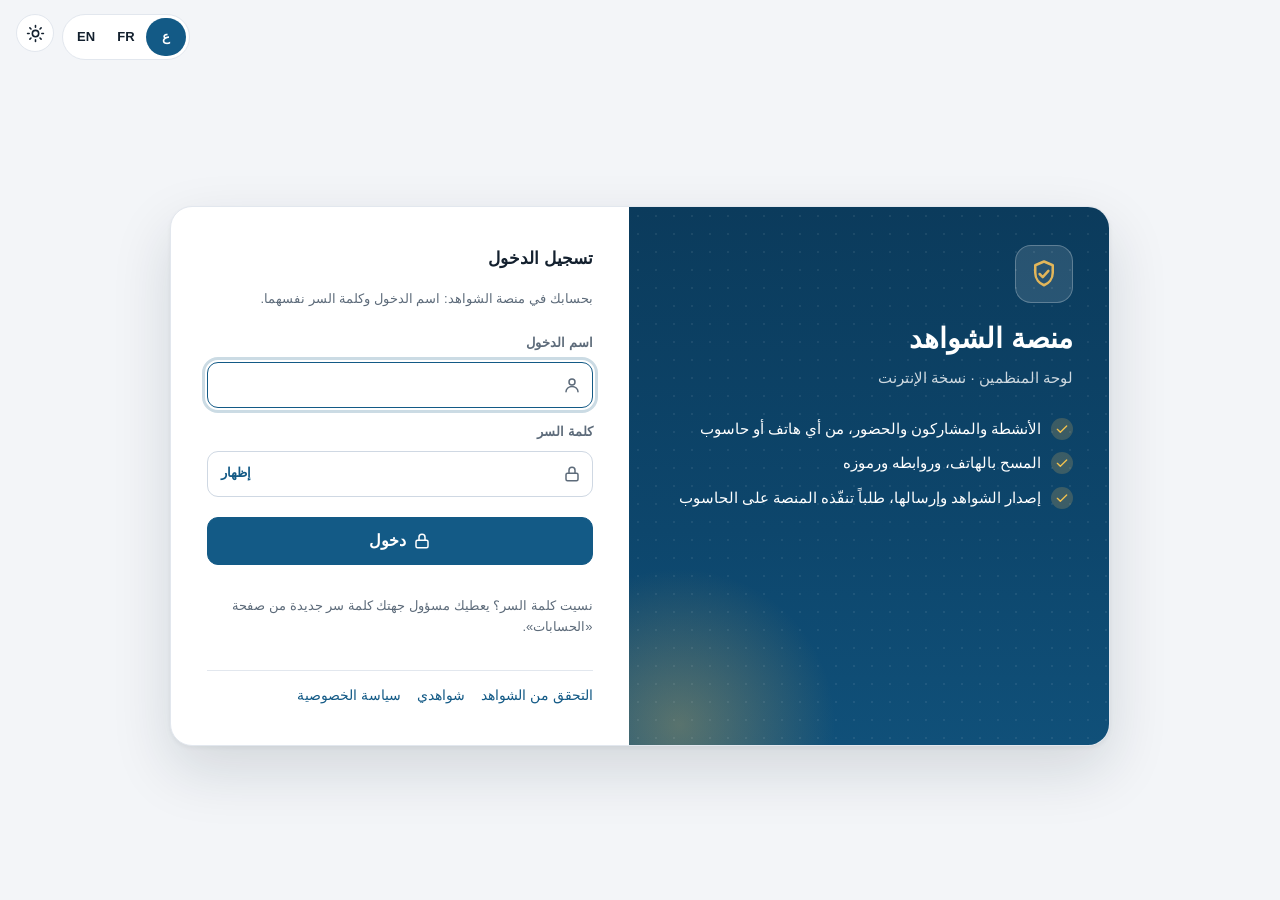
==== commit 1ff39108: "1.53.2: top bar below the phone's clock; theme button light <-> dark Co-Authored-By: Claude Opus 5.5" ====
--- a/dashboard.html
+++ b/dashboard.html
@@ -19,8 +19,8 @@
 <link rel="preconnect" href="https://fonts.googleapis.com">
 <link rel="preconnect" href="https://fonts.gstatic.com" crossorigin>
 <link href="https://fonts.googleapis.com/css2?family=IBM+Plex+Sans+Arabic:wght@400;500;600;700&display=swap" rel="stylesheet">
-<link rel="stylesheet" href="app.css?v=3">
-<script src="ui.js?v=7"></script>
+<link rel="stylesheet" href="app.css?v=5">
+<script src="ui.js?v=8"></script>
 <style>
   /* the platform's look (app.css, the same file as on the computer), plus what the public pages' ui.css gave this page */
   :root { --surface: var(--card); --surface-2: var(--soft); --brand: var(--pri); --brand-2: var(--pri); --on-brand: var(--on-pri);
@@ -297,7 +297,7 @@
     platPrivacy: 'ما تحفظه المنصة من بيانات وكيف تُستعمل.', nPrivacy: 'سياسة الخصوصية', allOrgs: 'كل الجهات', more: 'المزيد', close: 'إغلاق',
     dupAct: 'نسخ كنشاط جديد (مع التصاميم)', archAct: 'أرشفة النشاط', dzFields: {name: 'الاسم الكامل (بلغة النشاط)', name_ar: 'الاسم بالعربية', name_lat: 'الاسم باللاتينية', serial: 'رقم الشهادة', qr: 'رمز QR للتحقق', mention: 'الميزة / النتيجة', title: 'عنوان النشاط', dates: 'تاريخ النشاط', hours: 'المدة / الساعات', place: 'المكان', org: 'الجهة المنظمة', issue_date: 'تاريخ الإصدار', cert_type: 'نوع الشهادة'}, dzLoading: 'جارٍ تحميل التصميم...', dzFail: 'تعذر', dzNone: 'لا يوجد تصميم لهذا النوع بعد: ارفع ملف التصميم (PDF من Canva، أو صورة PNG/JPG).',
     dzUpload: 'رفع ملف التصميم', dzReplace: 'تغيير ملف التصميم', dzPreparing: 'يُجهَّز الملف...', dzBig: 'الملف كبير جداً بعد التصغير', dzUploaded: 'رُفع التصميم',
-    dzSaved: 'حُفظ التصميم', dzLeave: 'تغييرات غير محفوظة ستضيع. متابعة؟', dzHow: 'اسحب كل متغير إلى مكانه، واختره لتغيير حجمه وخطه. لا يُحفظ شيء إلا بزر «حفظ».',
+    dzSaved: 'حُفظ التصميم', dzLeave: 'تغييرات غير محفوظة ستضيع. متابعة؟', pzB: 'القوالب', pzT: 'قوالب التخطيط', pzD: 'احفظ أماكن المتغيرات (الخطوط والأحجام والألوان ورمز QR...) باسم، وطبّقها على تصميم جديد في أي نشاط. الصور تحتفظ بمكانها فقط.', pzSave: 'حفظ هذا التخطيط كقالب', pzName: 'اسم القالب', pzApply: 'تطبيق', pzDel: 'حذف', pzNone: 'لا قوالب بعد', pzSaved: 'حُفظ القالب', pzApplied: 'طُبّق القالب: راجع الأماكن ثم احفظ', pzSure: n => 'حذف القالب «' + n + '»؟', pzSame: n => 'يوجد قالب باسم «' + n + '». استبداله؟', pzMany: 'بلغت القوالب حدها (40): احذف واحداً أولاً', pzEmpty: 'ضع متغيراً واحداً على الأقل قبل حفظ القالب', pzRole: 'لا يحذفه إلا من حفظه أو مسؤول', dzHow: 'اسحب كل متغير إلى مكانه، واختره لتغيير حجمه وخطه. لا يُحفظ شيء إلا بزر «حفظ».',
     dzAdd: 'إضافة متغير', dzText: 'نص', dzImage: 'صورة', dzPick: 'اختر متغيراً لتعديله', dzSize: 'الحجم', dzWidth: 'العرض', dzLines: 'الأسطر', dzAlign: 'المحاذاة',
     dzCenter: 'وسط', dzRight: 'يمين', dzLeft: 'يسار', dzFont: 'الخط', dzDefault: 'الافتراضي', dzColor: 'اللون', dzBold: 'عريض', dzDigits: 'الأرقام', dzDate: 'صيغة التاريخ',
     dzLong: 'طويلة (7 نونبر 2026)', dzImgPc: 'صورة PNG أو JPG (شعار، توقيع، ختم). حجمها بالعرض، وطولها حسب الصورة.', dzPicBad: 'تعذرت قراءة الصورة', dzSampleName: 'اسم المشارك', wbT: 'الإصدار من هذه الصفحة', wbD: 'تُرسم الشواهد في متصفحك بالتصميم نفسه، وتُرفع إلى Drive وتُسجَّل في صفحة التحقق. أبقِ الصفحة مفتوحة حتى ينتهي.',
@@ -478,7 +478,7 @@
     platPrivacy: 'Les données conservées et leur usage.', nPrivacy: 'Confidentialité', allOrgs: 'Tous les organismes', more: 'Plus', close: 'Fermer',
     dupAct: 'Dupliquer (avec les modèles)', archAct: 'Archiver l’activité', dzFields: {name: 'Nom complet (langue de l’activité)', name_ar: 'Nom en arabe', name_lat: 'Nom en latin', serial: 'Numéro', qr: 'QR de vérification', mention: 'Mention / résultat', title: 'Titre de l’activité', dates: 'Dates', hours: 'Durée / heures', place: 'Lieu', org: 'Organisateur', issue_date: 'Date d’émission', cert_type: 'Type d’attestation'}, dzLoading: 'Chargement du modèle...', dzFail: 'Échec', dzNone: 'Pas encore de modèle pour ce type : envoyez le fichier (PDF de Canva, ou image PNG/JPG).',
     dzUpload: 'Envoyer le modèle', dzReplace: 'Changer le fichier', dzPreparing: 'Préparation du fichier...', dzBig: 'Fichier trop lourd même réduit', dzUploaded: 'Modèle envoyé',
-    dzSaved: 'Modèle enregistré', dzLeave: 'Les changements non enregistrés seront perdus. Continuer ?', dzHow: 'Glissez chaque champ à sa place ; touchez-le pour sa taille et sa police. Rien n’est enregistré sans « Enregistrer ».',
+    dzSaved: 'Modèle enregistré', dzLeave: 'Les changements non enregistrés seront perdus. Continuer ?', pzB: 'Modèles', pzT: 'Modèles de mise en page', pzD: 'Enregistrez l’emplacement des champs (polices, tailles, couleurs, code QR...) sous un nom, puis appliquez-le à un nouveau fond dans n’importe quelle activité. Les images ne gardent que leur place.', pzSave: 'Enregistrer cette mise en page comme modèle', pzName: 'Nom du modèle', pzApply: 'Appliquer', pzDel: 'Supprimer', pzNone: 'Aucun modèle', pzSaved: 'Modèle enregistré', pzApplied: 'Modèle appliqué : vérifiez puis enregistrez', pzSure: n => 'Supprimer le modèle « ' + n + ' » ?', pzSame: n => 'Un modèle « ' + n + ' » existe. Le remplacer ?', pzMany: 'Limite atteinte (40) : supprimez-en un d’abord', pzEmpty: 'Placez au moins un champ avant d’enregistrer', pzRole: 'Seul son auteur ou un administrateur peut le supprimer', dzHow: 'Glissez chaque champ à sa place ; touchez-le pour sa taille et sa police. Rien n’est enregistré sans « Enregistrer ».',
     dzAdd: 'Ajouter un champ', dzText: 'Texte', dzImage: 'Image', dzPick: 'Choisissez un champ', dzSize: 'Taille', dzWidth: 'Largeur', dzLines: 'Lignes', dzAlign: 'Alignement',
     dzCenter: 'Centre', dzRight: 'Droite', dzLeft: 'Gauche', dzFont: 'Police', dzDefault: 'Par défaut', dzColor: 'Couleur', dzBold: 'Gras', dzDigits: 'Chiffres', dzDate: 'Format de date',
     dzLong: 'Long (7 novembre 2026)', dzImgPc: 'Image PNG ou JPG (logo, signature, cachet). Sa taille par la largeur, la hauteur suit l’image.', dzPicBad: 'Image illisible', dzSampleName: 'Nom du participant', wbT: 'Émettre depuis cette page', wbD: 'Les attestations sont dessinées dans votre navigateur avec le même modèle, envoyées sur Drive et inscrites à la vérification. Gardez la page ouverte.',
@@ -663,7 +663,7 @@
     platMe: 'Participants find all their certificates.', platPrivacy: 'What the platform keeps and how it is used.', nPrivacy: 'Privacy',
     allOrgs: 'All organizers', more: 'More', close: 'Close', dupAct: 'Duplicate (with designs)', archAct: 'Archive the activity', dzFields: {name: 'Full name (activity language)', name_ar: 'Name in Arabic', name_lat: 'Name in Latin letters', serial: 'Certificate number', qr: 'Verification QR', mention: 'Grade / result', title: 'Activity title', dates: 'Dates', hours: 'Duration / hours', place: 'Place', org: 'Organizer', issue_date: 'Issue date', cert_type: 'Certificate type'}, dzLoading: 'Loading the design...', dzFail: 'Failed', dzNone: 'No design for this type yet: upload its file (PDF from Canva, or a PNG/JPG image).',
     dzUpload: 'Upload the design', dzReplace: 'Change the file', dzPreparing: 'Preparing the file...', dzBig: 'File too large even reduced', dzUploaded: 'Design uploaded',
-    dzSaved: 'Design saved', dzLeave: 'Unsaved changes will be lost. Continue?', dzHow: 'Drag each field into place; tap it for its size and font. Nothing is saved until “Save”.',
+    dzSaved: 'Design saved', dzLeave: 'Unsaved changes will be lost. Continue?', pzB: 'Presets', pzT: 'Layout presets', pzD: 'Save where the fields go (fonts, sizes, colours, QR code...) under a name, and apply it to a new background in any activity. Pictures keep only their place.', pzSave: 'Save this layout as a preset', pzName: 'Preset name', pzApply: 'Apply', pzDel: 'Delete', pzNone: 'No presets yet', pzSaved: 'Preset saved', pzApplied: 'Preset applied: check the places, then save', pzSure: n => 'Delete the preset “' + n + '”?', pzSame: n => 'A preset “' + n + '” exists. Replace it?', pzMany: 'Preset limit reached (40): delete one first', pzEmpty: 'Place at least one field before saving a preset', pzRole: 'Only its author or an administrator can delete it', dzHow: 'Drag each field into place; tap it for its size and font. Nothing is saved until “Save”.',
     dzAdd: 'Add a field', dzText: 'Text', dzImage: 'Image', dzPick: 'Pick a field to edit', dzSize: 'Size', dzWidth: 'Width', dzLines: 'Lines', dzAlign: 'Alignment',
     dzCenter: 'Centre', dzRight: 'Right', dzLeft: 'Left', dzFont: 'Font', dzDefault: 'Default', dzColor: 'Colour', dzBold: 'Bold', dzDigits: 'Digits', dzDate: 'Date format',
     dzLong: 'Long (7 November 2026)', dzImgPc: 'A PNG or JPG picture (logo, signature, stamp). Sized by its width; its height follows the picture.', dzPicBad: 'The picture could not be read', dzSampleName: 'Participant name', wbT: 'Issue from this page', wbD: 'Certificates are drawn in your browser with the same design, uploaded to Drive and added to verification. Keep the page open.',
@@ -2280,6 +2280,49 @@
   return box;
 }
 
+// a preset's places on this background: scaled to its page, its questions only if this activity asks them, the pictures this
+// design has moved to the preset's places (the others stay). The computer's studio applies them the same way (activity.html).
+function applyPreset(p, layout, page, questions) {
+  const sx = page[0] / (p.w || page[0]), sy = page[1] / (p.h || page[1]), r = v => Math.round(v * 10) / 10, out = {};
+  for (const [k, f] of Object.entries(p.layout || {})) {
+    if (k.startsWith('x:') && !questions.includes(k.slice(2))) continue;
+    if (k.startsWith('img')) { if (layout[k]) out[k] = Object.assign({}, layout[k], {x: r(f.x * sx), y: r(f.y * sy), w: r((f.w || layout[k].w) * sx)}); continue; }
+    out[k] = Object.assign({}, f, {x: r(f.x * sx), y: r(f.y * sy), size: r(f.size * sx)}, f.w ? {w: r(f.w * sx)} : {});
+  }
+  Object.keys(layout).filter(k => k.startsWith('img') && !out[k]).forEach(k => { out[k] = layout[k]; });
+  return out;
+}
+
+function presetsSheet(page, layout, questions, use) {  // the presets: apply one, delete one, keep this layout as one
+  const list = el('div', {className: 'stack', style: 'gap:6px;margin:10px 0'}, el('p', {className: 'muted', textContent: t('dzLoading')}));
+  const name = el('input', {placeholder: t('pzName'), maxLength: 80});
+  let presets = [];
+  const fill = async () => {
+    const r = await call('presets').catch(() => ({}));
+    presets = r.presets || [];
+    list.replaceChildren(...(presets.length ? presets.map(p => el('div', {className: 'bar', style: 'gap:6px'},
+      el('b', {className: 'grow', dir: 'auto', textContent: p.name}), el('span', {className: 'hint ltr', textContent: Math.round(p.w) + '×' + Math.round(p.h)}),
+      btn(t('pzApply'), () => { use(applyPreset(p, layout, page, questions)); close(); toast(t('pzApplied')); }),
+      btn(t('pzDel'), async () => {
+        if (!confirm(t('pzSure')(p.name))) return;
+        const d = await call('presetdel', {pid: p.id}).catch(() => ({}));
+        if (d.status === 'ok') fill(); else toast(t(d.status === 'role' ? 'pzRole' : 'dzFail'));
+      }, 'ghost'))) : [el('p', {className: 'muted', textContent: t('pzNone')})]));
+  };
+  const keep = async () => {
+    const n = name.value.replace(/\s+/g, ' ').trim();
+    if (!n) return name.focus();
+    if (presets.some(p => p.name === n) && !confirm(t('pzSame')(n))) return;
+    const bare = Object.fromEntries(Object.entries(layout).map(([k, f]) => [k, Object.fromEntries(Object.entries(f).filter(([x]) => !x.startsWith('_')))]));  // no picture data
+    const r = await call('presetsave', {name: n, w: page[0], h: page[1], layout: bare}).catch(() => ({}));
+    if (r.status === 'ok') { name.value = ''; toast(t('pzSaved')); fill(); }
+    else toast(t({many: 'pzMany', empty: 'pzEmpty'}[r.status] || 'dzFail'));
+  };
+  const close = sheet(el('div', {}, el('h2', {className: 'ch', style: 'margin-top:0'}, ic('award'), t('pzT')), el('p', {className: 'muted', textContent: t('pzD')}), list,
+    el('div', {className: 'bar', style: 'gap:6px'}, name, btn(t('pzSave'), keep)), el('div', {className: 'bar', style: 'margin-top:12px'}, btn(t('close'), () => close(), 'ghost'))));
+  fill();
+}
+
 function designStudio(a, people, reload) {
   const box = el('div', {className: 'card'}, el('p', {className: 'muted', textContent: t('dzLoading')}));
   let type = a.cert_type, layout = {}, page = null, pdfBytes = null, sel = null, dirty = false;
@@ -2356,7 +2399,9 @@
       sel = k; dirty = true; draw();
     };
     box.replaceChildren(head, el('p', {className: 'hint', style: 'margin:0 0 8px', textContent: t('dzHow')}), stage, list,
-      el('div', {className: 'bar'}, adds, picIn, el('span', {className: 'sp'}), el('button', {type: 'button', className: 'btn', onclick: save}, ic('check'), t('saveB'))), props);
+      el('div', {className: 'bar'}, adds, picIn, btn(t('pzB'), () => presetsSheet(page, layout, (a.questions || []).map(q => q.key), lay => {
+        layout = lay; sel = Object.keys(layout)[0] || null; dirty = true; draw();
+      }), 'ghost'), el('span', {className: 'sp'}), el('button', {type: 'button', className: 'btn', onclick: save}, ic('check'), t('saveB'))), props);
     const W = stage.clientWidth || 800, dpr = window.devicePixelRatio || 1, scale = W * dpr / page[0];
     [bg, fg].forEach(c => { c.width = Math.round(page[0] * scale); c.height = Math.round(page[1] * scale); });
     await pg.render({canvasContext: bg.getContext('2d'), viewport: pg.getViewport({scale})}).promise;
--- a/app.css
+++ b/app.css
@@ -38,7 +38,7 @@
 
 /* ---------- the frame: a side menu (a drawer on narrow screens), a top bar, the page ---------- */
 .side { position: fixed; inset-block: 0; inset-inline-start: 0; width: 256px; background: var(--side); color: #fff; z-index: 40;
-        display: flex; flex-direction: column; padding: 16px 12px; overflow-y: auto; transition: transform .22s ease; }
+        display: flex; flex-direction: column; padding: 16px 12px; padding-top: max(16px, env(safe-area-inset-top)); overflow-y: auto; transition: transform .22s ease; }
 .side .brand { display: flex; align-items: center; gap: 11px; color: #fff; padding: 4px 8px 16px; }
 .side .brand:hover { text-decoration: none; }
 .seal { width: 40px; height: 40px; border-radius: 12px; display: grid; place-items: center; flex: none;
@@ -62,6 +62,7 @@
 
 .page { margin-inline-start: 256px; min-height: 100vh; display: flex; flex-direction: column; }
 .appbar { position: sticky; top: 0; z-index: 30; display: flex; align-items: center; gap: 10px; padding: 10px 28px;
+          padding-top: max(10px, env(safe-area-inset-top));
           background: color-mix(in srgb, var(--bg) 86%, transparent); backdrop-filter: blur(10px); border-bottom: 1px solid var(--line); }
 .appbar .menu-btn { display: none; }
 .appbar form { flex: 1; max-width: 460px; margin: 0; position: relative; }
@@ -79,7 +80,7 @@
   body.nav-open .side { transform: none; box-shadow: 0 0 40px rgba(0, 0, 0, .35); visibility: visible; transition: transform .22s ease; }
   body.nav-open .scrim { display: block; position: fixed; inset: 0; background: rgba(8, 20, 32, .45); z-index: 35; }
   .page { margin-inline-start: 0; }
-  .appbar { padding: 8px 14px; }
+  .appbar { padding: 8px 14px; padding-top: max(8px, env(safe-area-inset-top)); }
   .appbar .menu-btn { display: inline-grid; }
   main { padding: 0 14px; margin-top: 16px; }
 }
@@ -119,7 +120,7 @@
 form.inline { display: inline; }
 table { width: 100%; border-collapse: collapse; font-size: 14px; }
 th, td { border-bottom: 1px solid var(--line); padding: 8px 6px; text-align: start; vertical-align: middle; }
-th { color: var(--muted); font-weight: 600; font-size: 13px; background: var(--soft); position: sticky; top: 0; }
+th { color: var(--muted); font-weight: 600; font-size: 13px; background: var(--soft); position: sticky; top: 0; z-index: 2; }
 tr:hover td { background: color-mix(in srgb, var(--pri) 3%, transparent); }
 .tablewrap { overflow: auto; max-height: 70vh; border: 1px solid var(--line); border-radius: 10px; }
 .badge { display: inline-flex; align-items: center; gap: 4px; padding: 1px 9px; border-radius: 20px; font-size: 12px; font-weight: 600;
